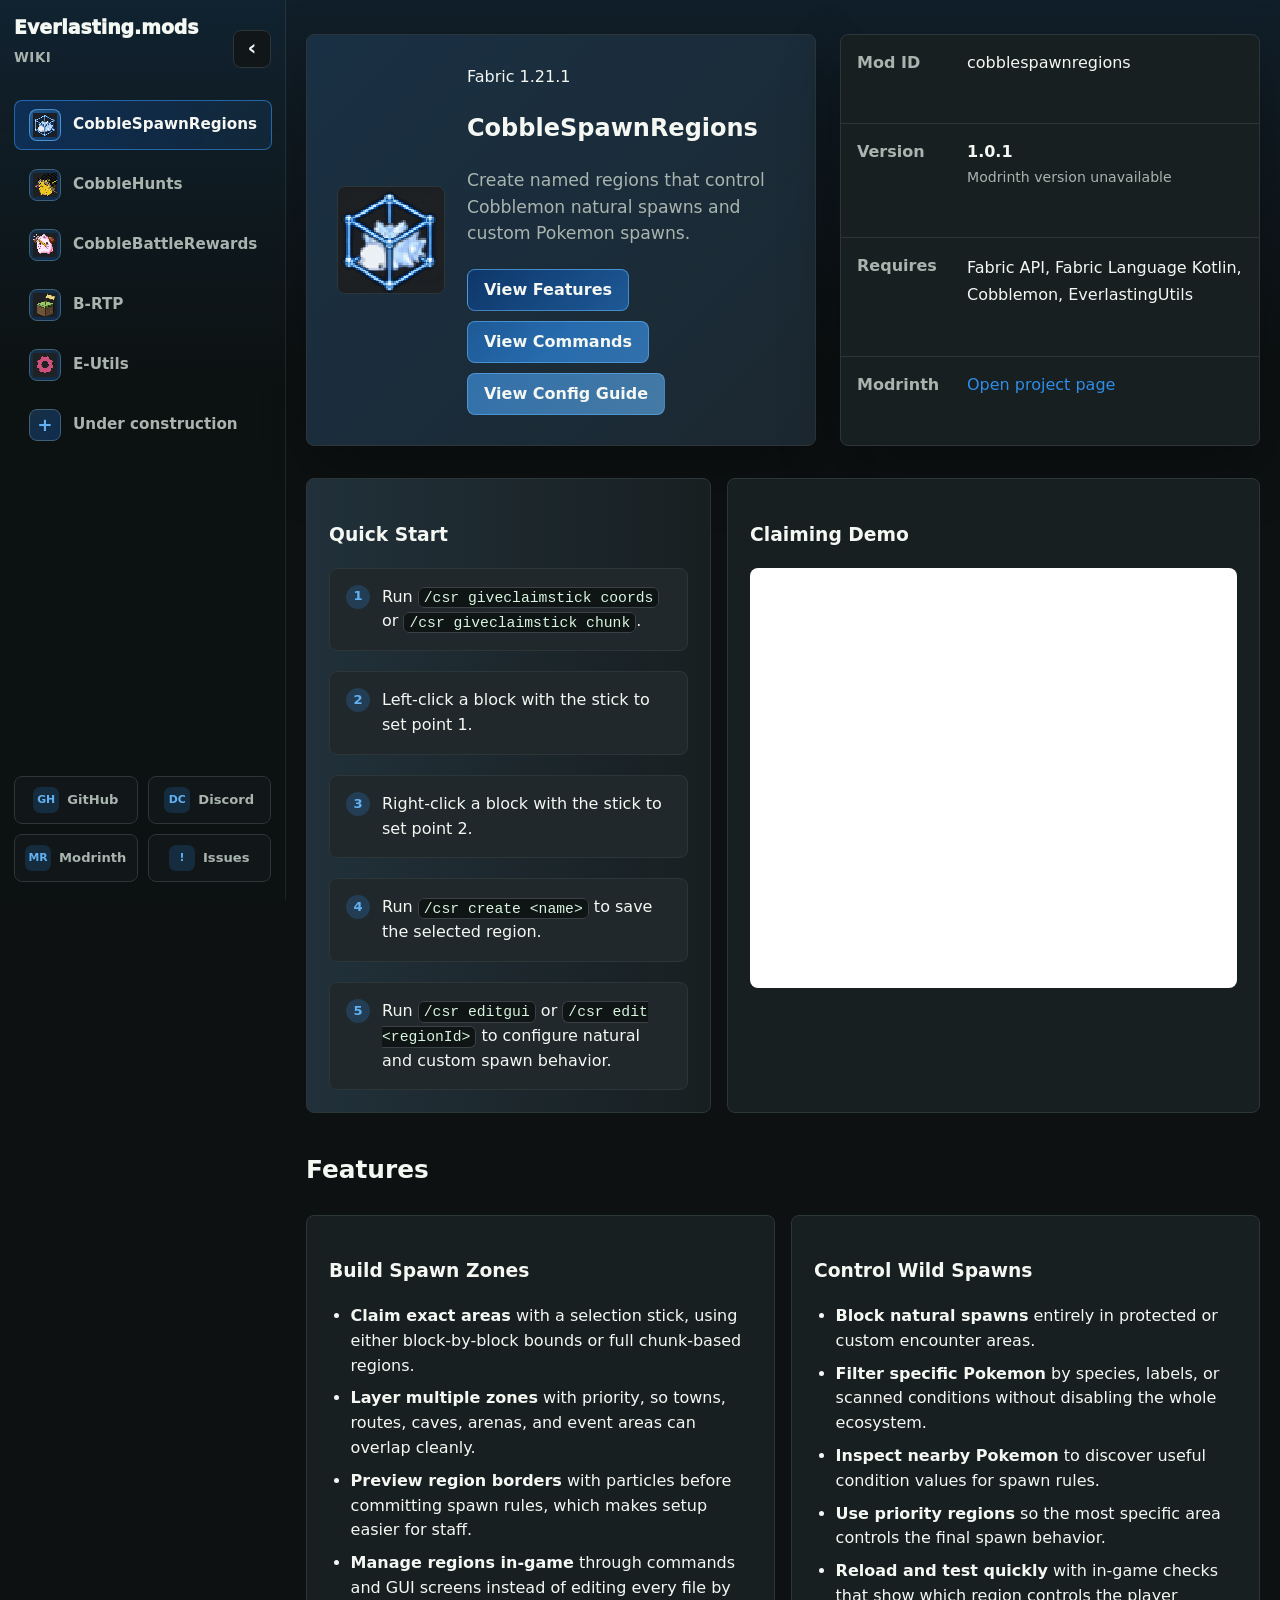
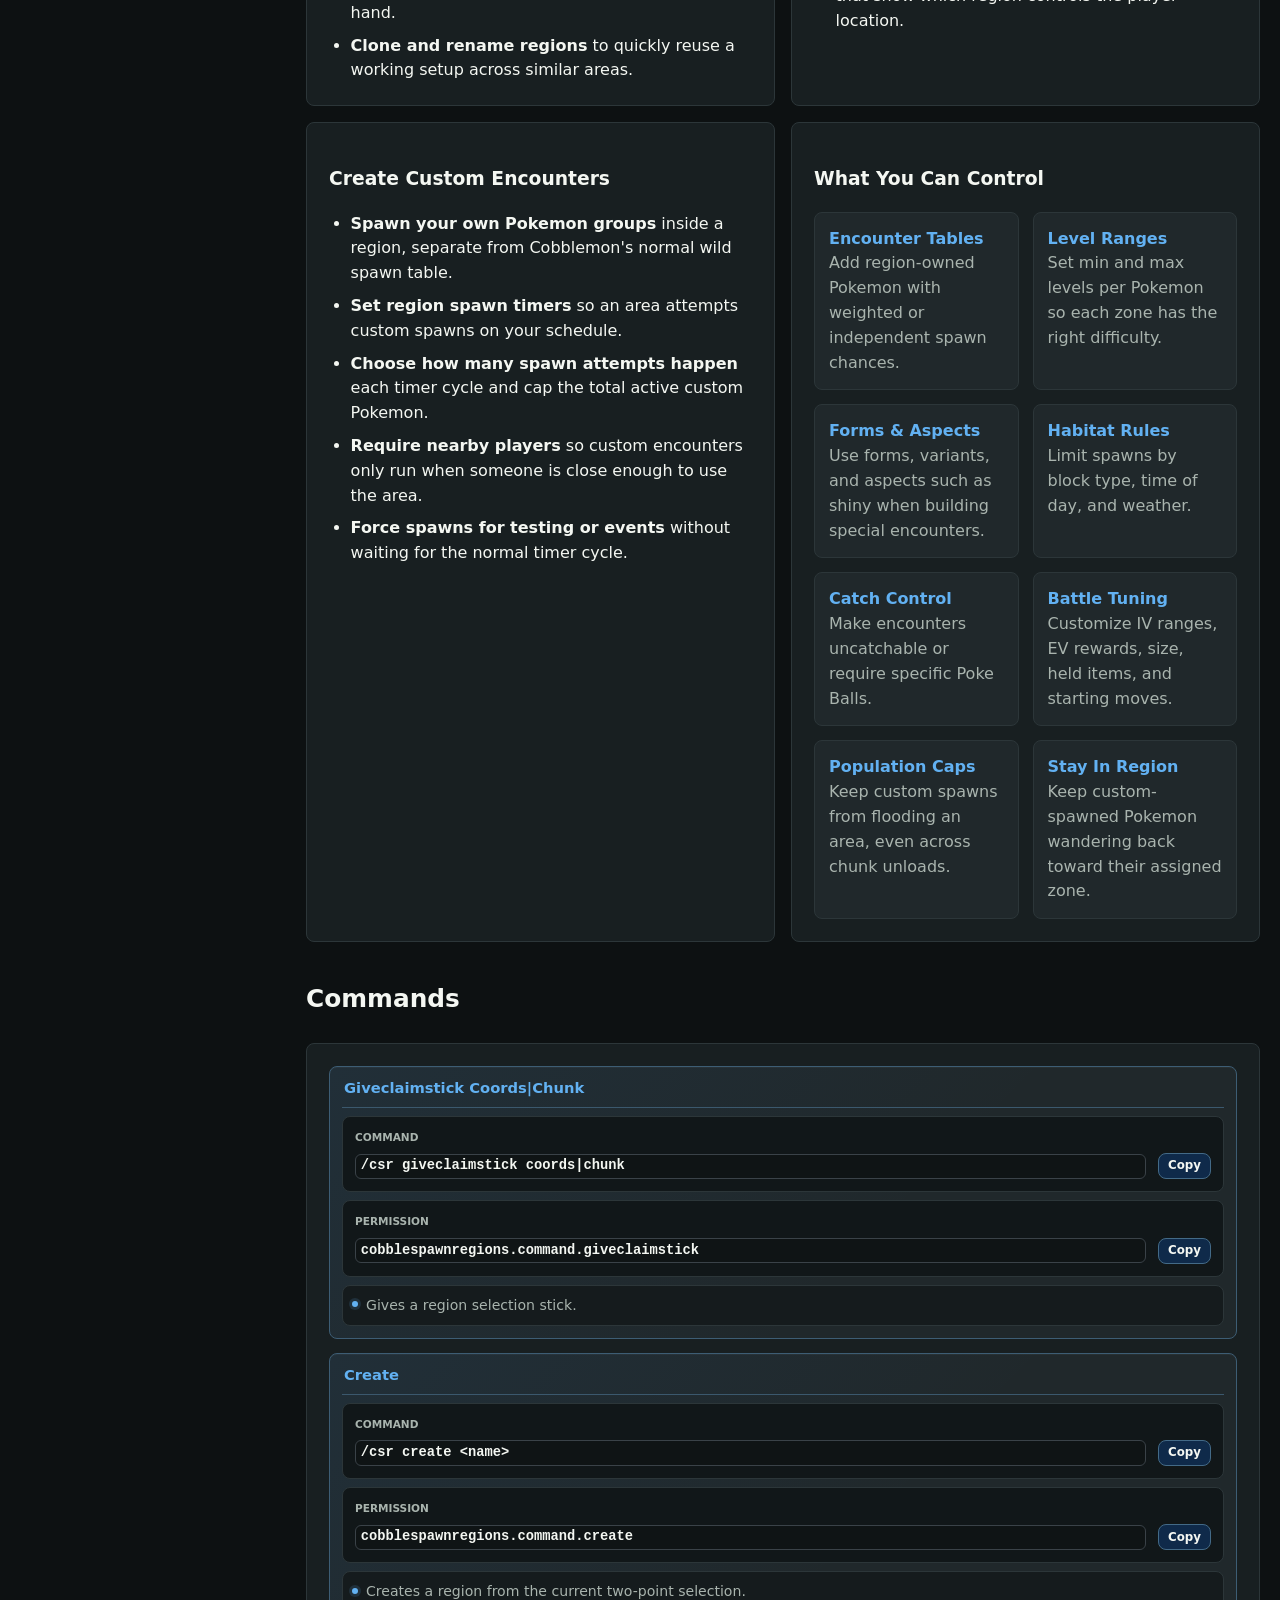
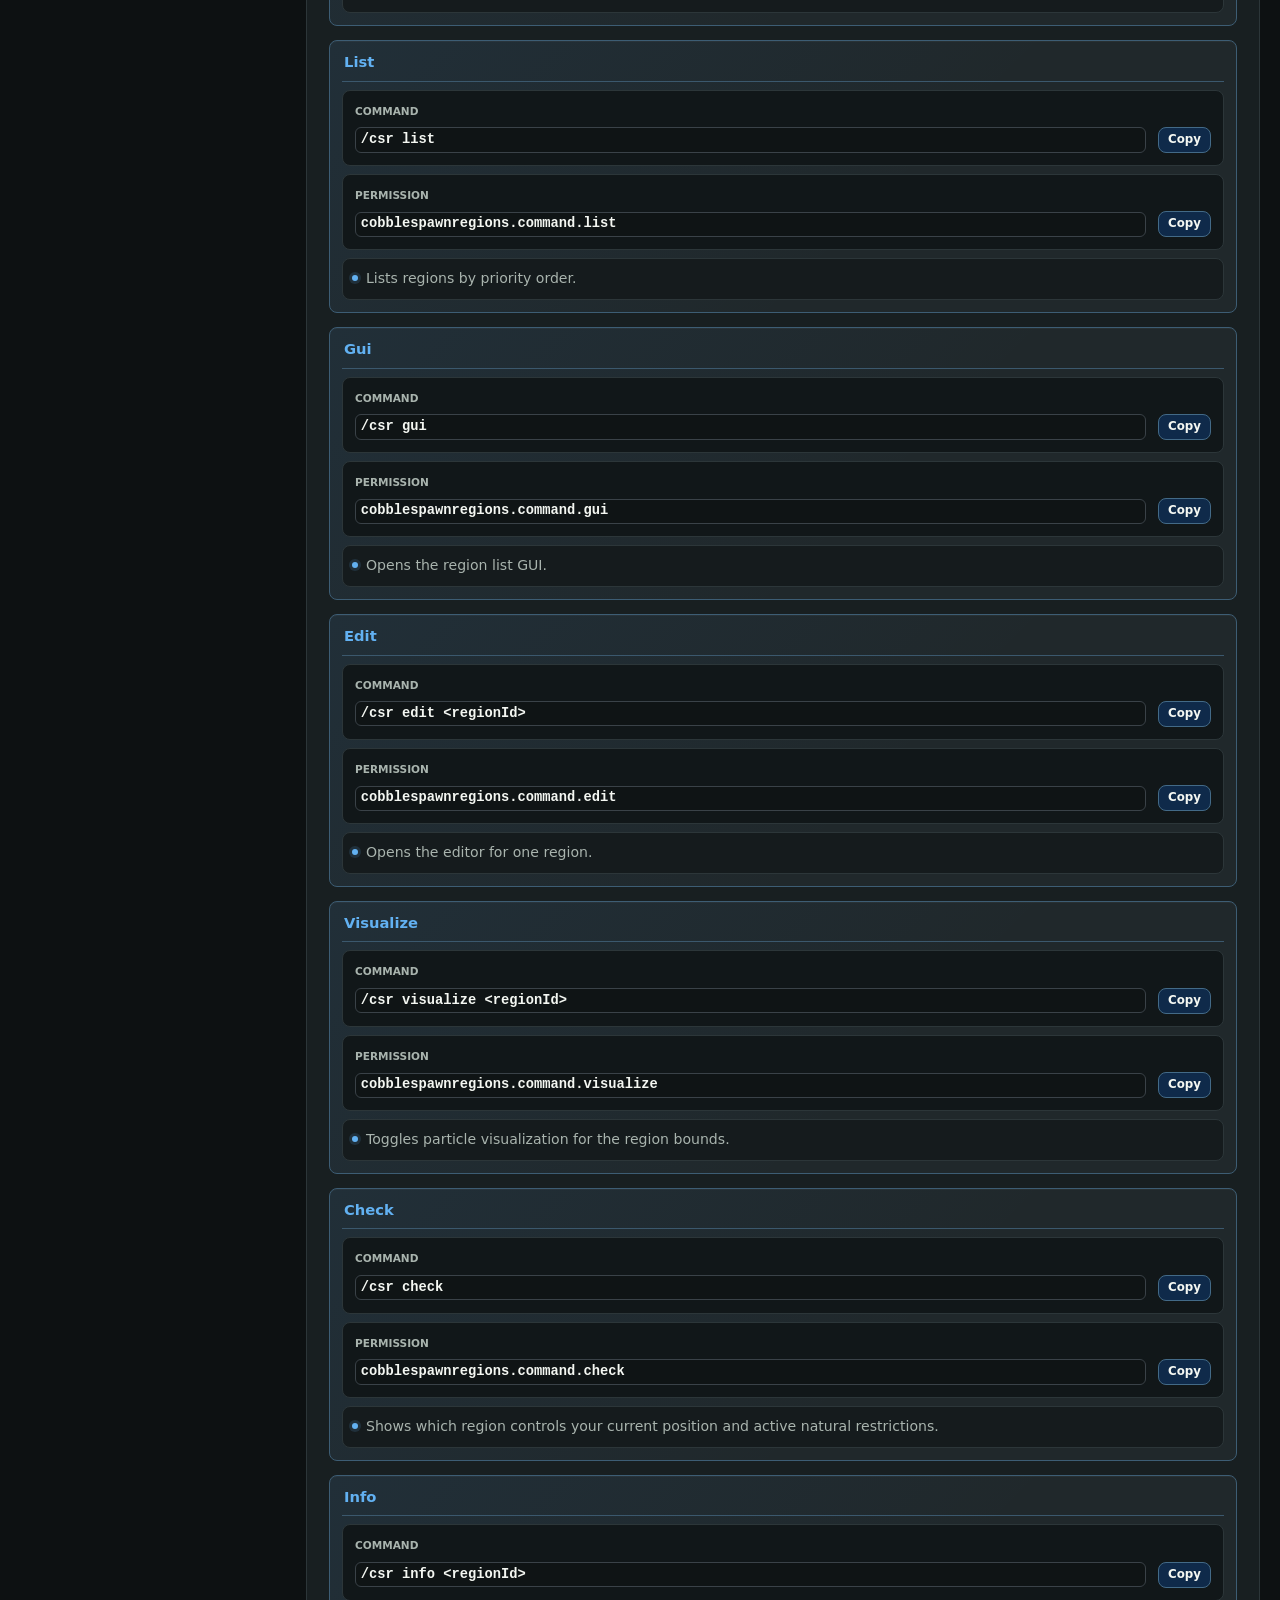
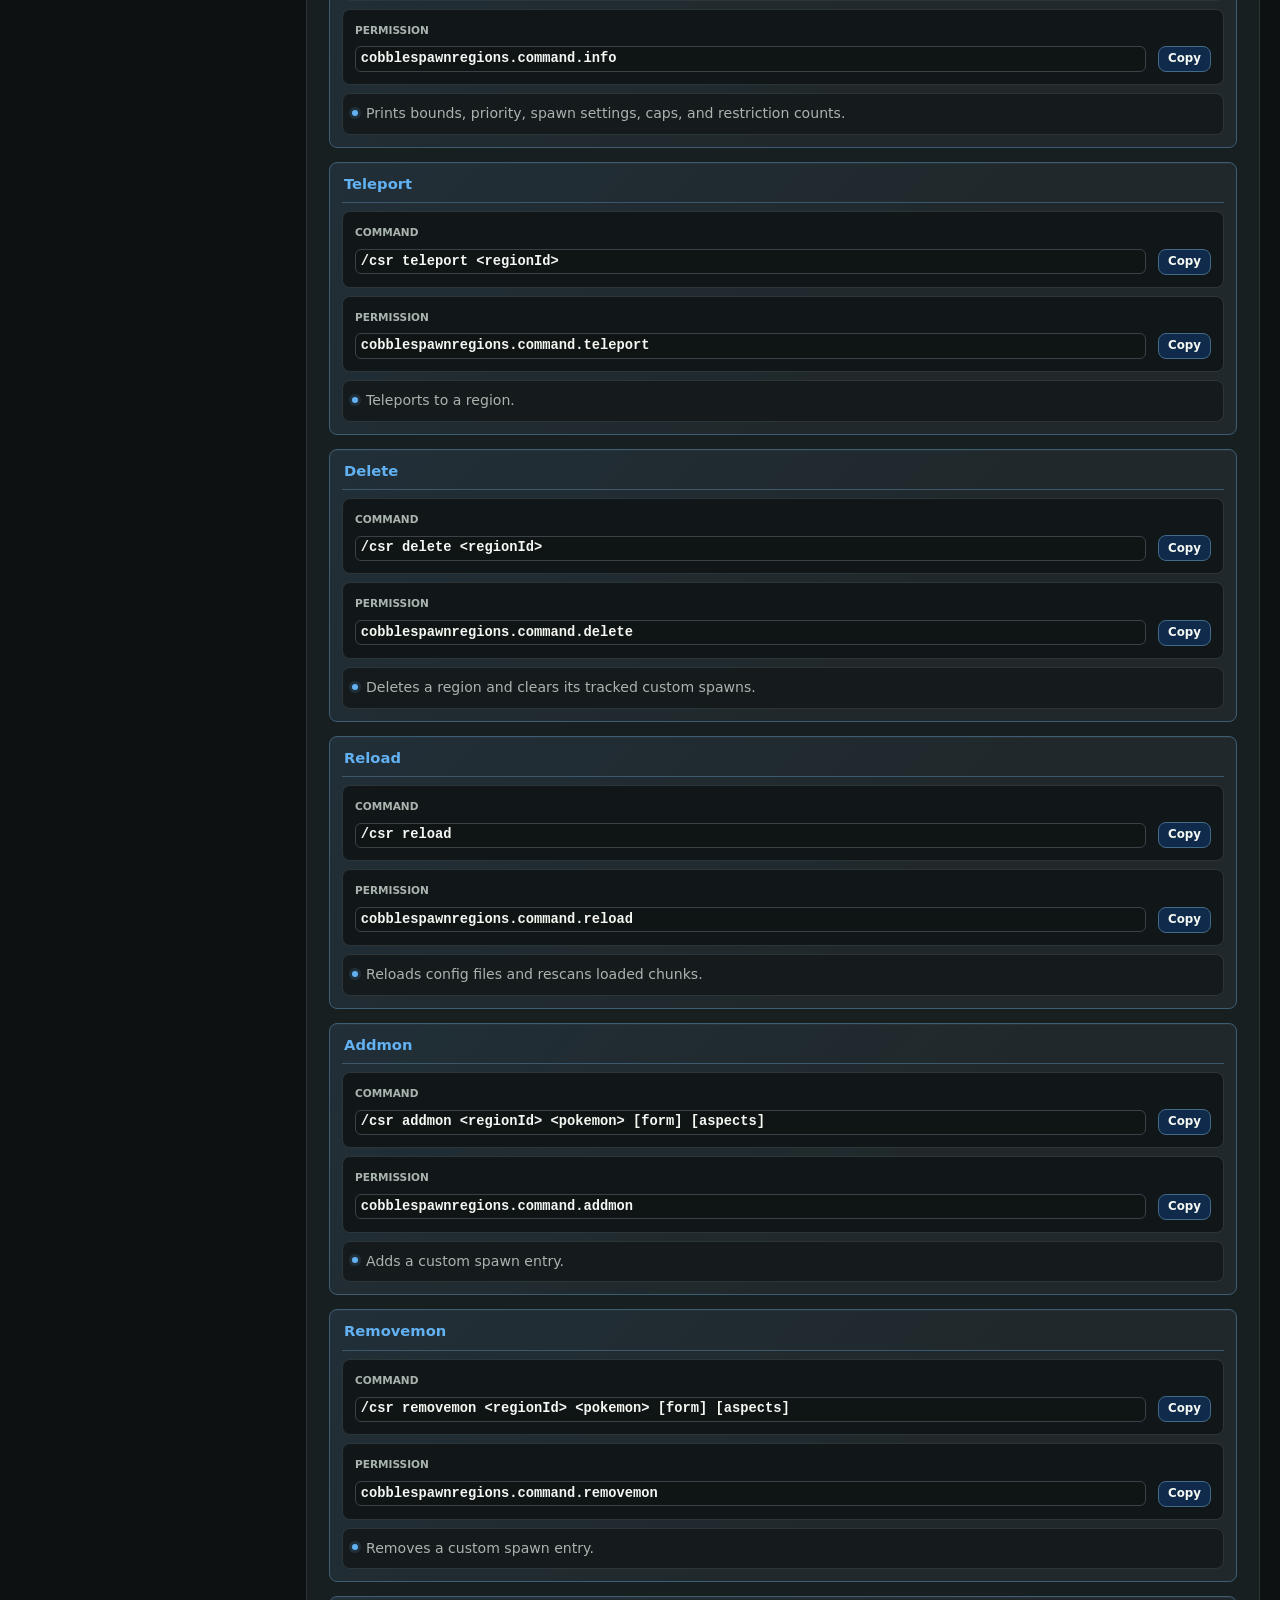
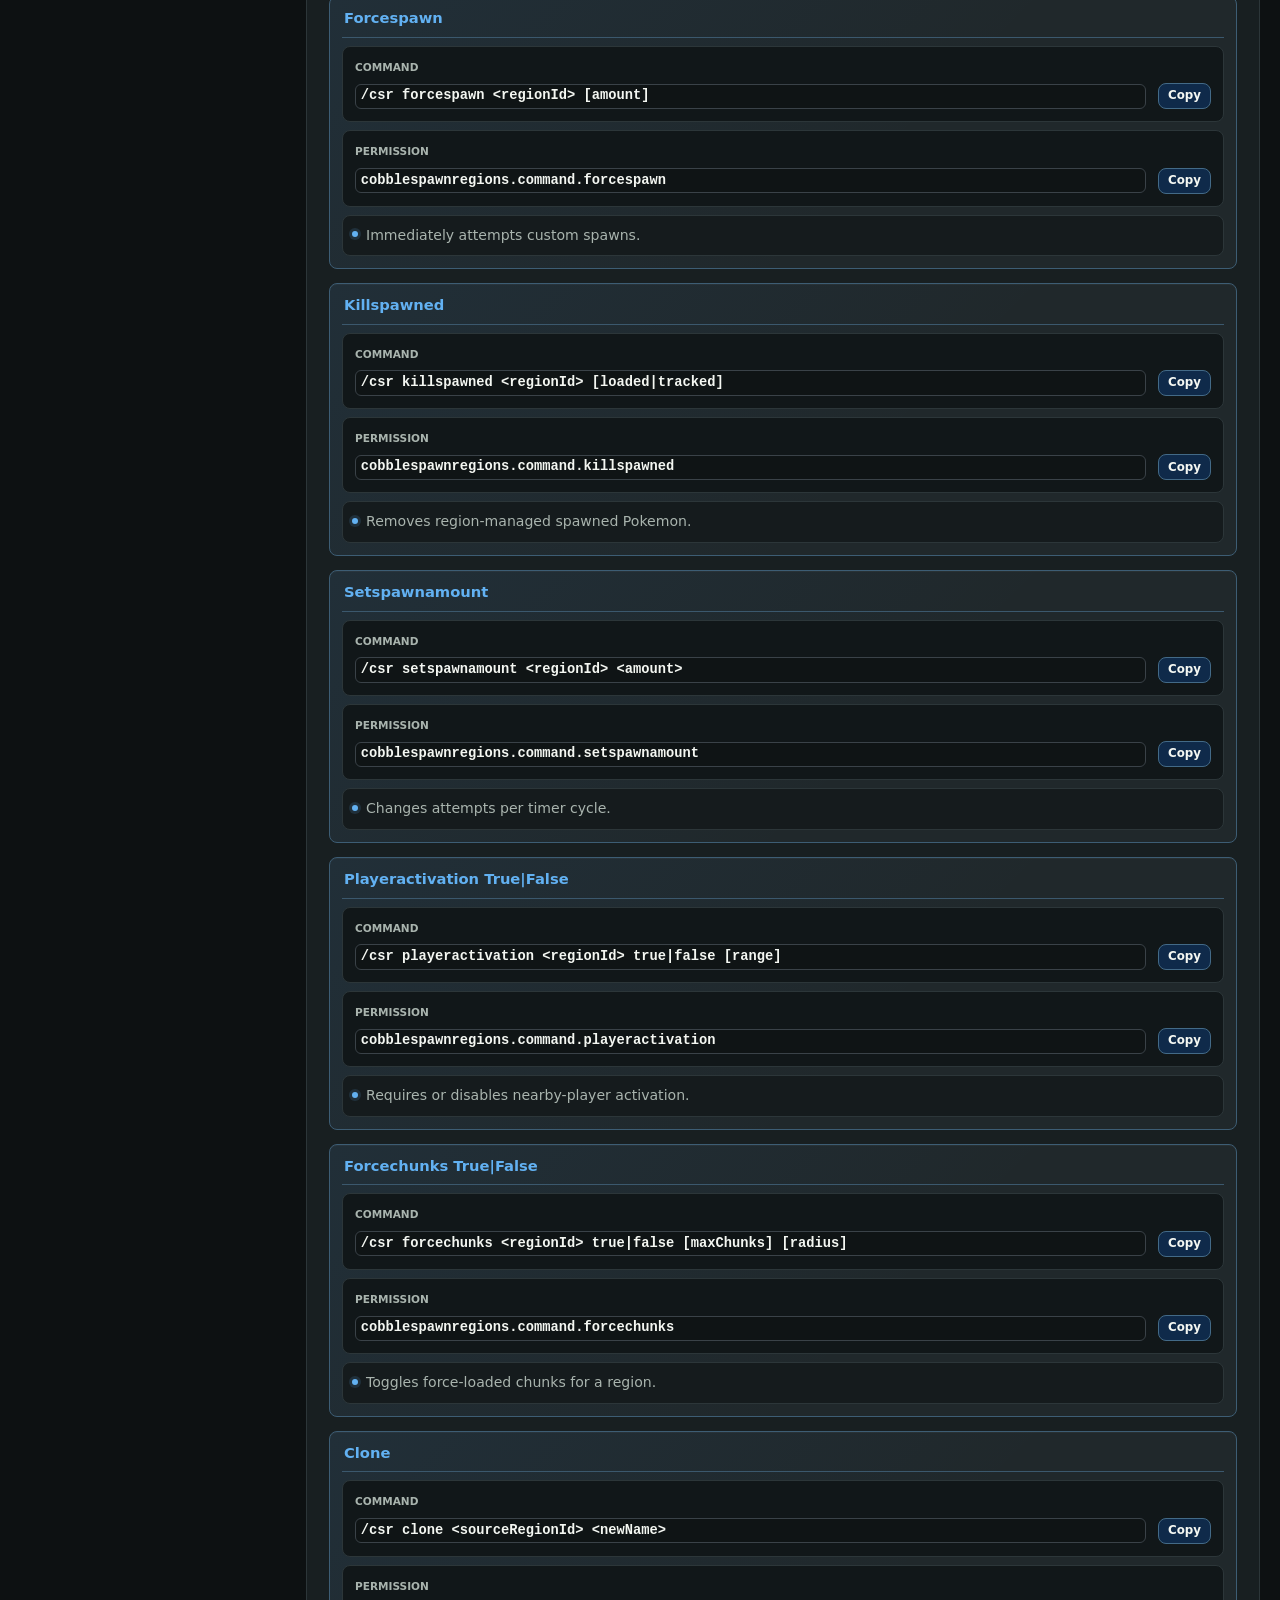
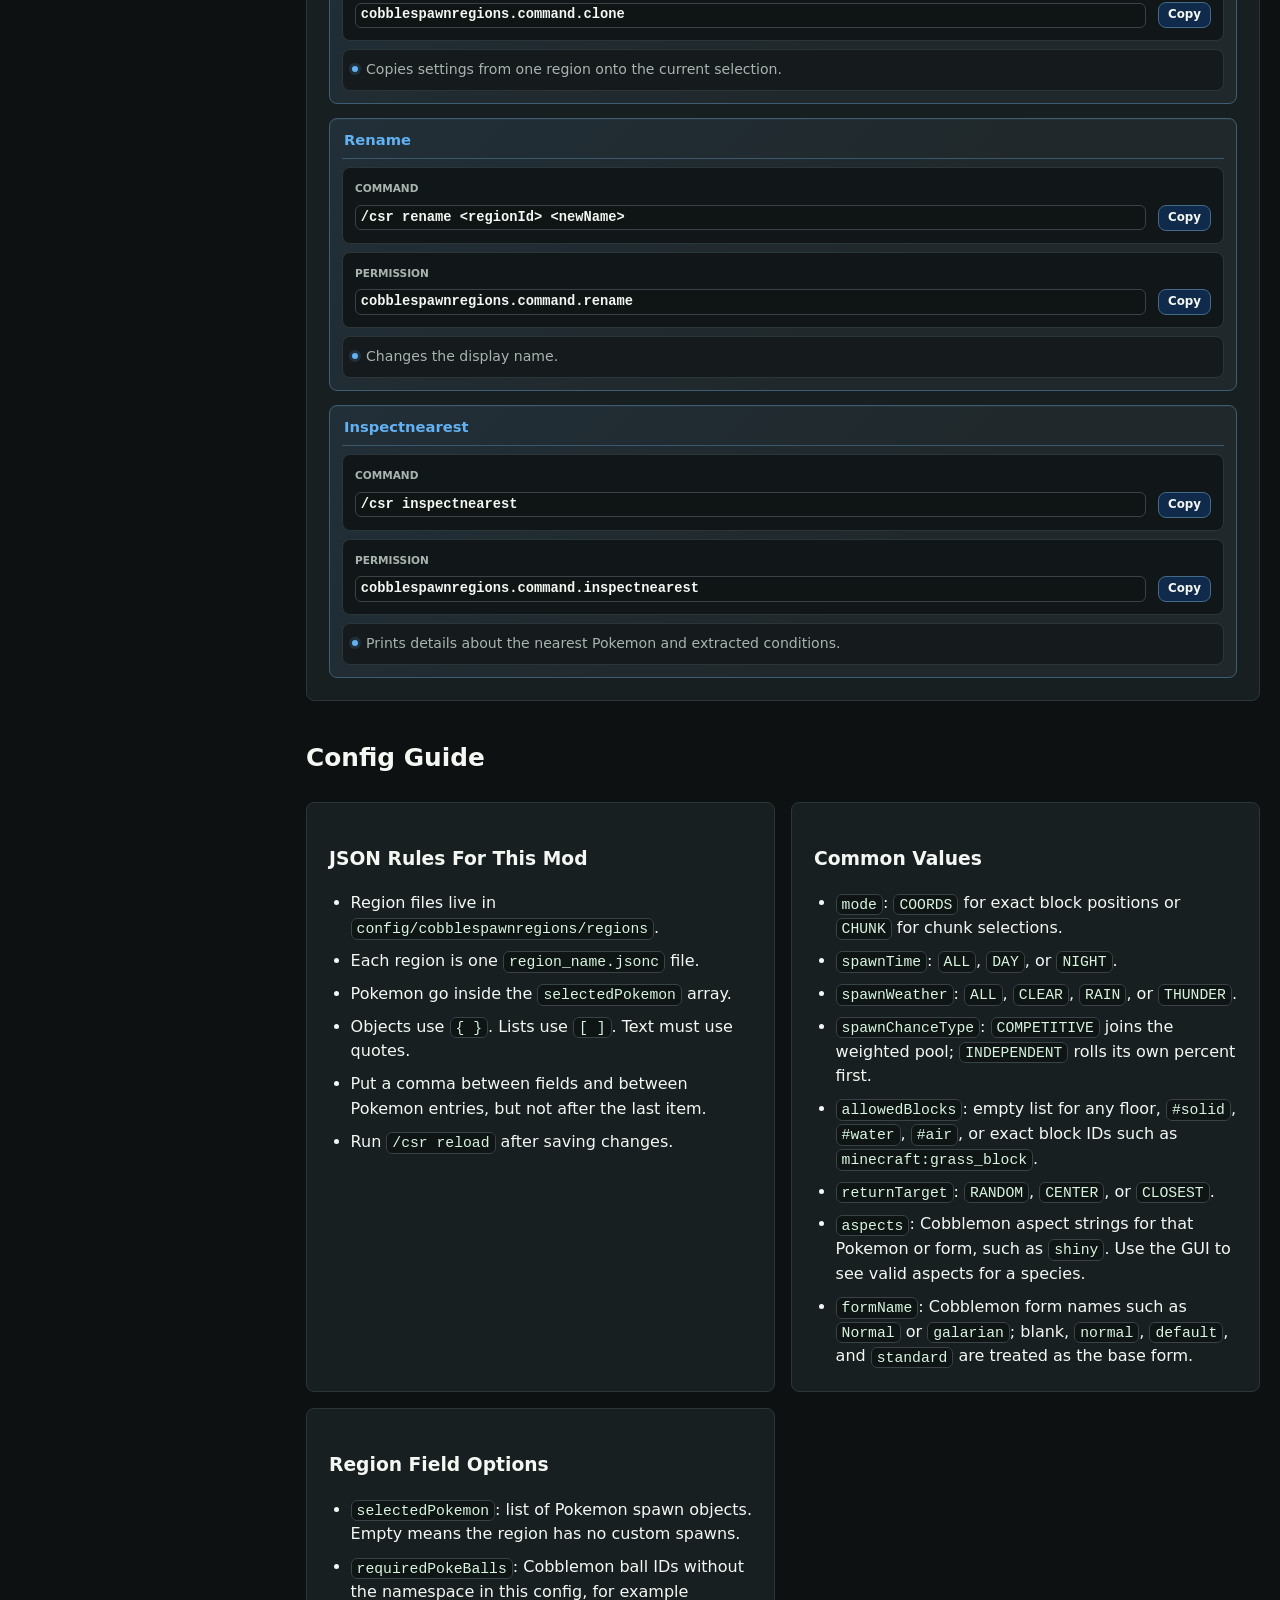
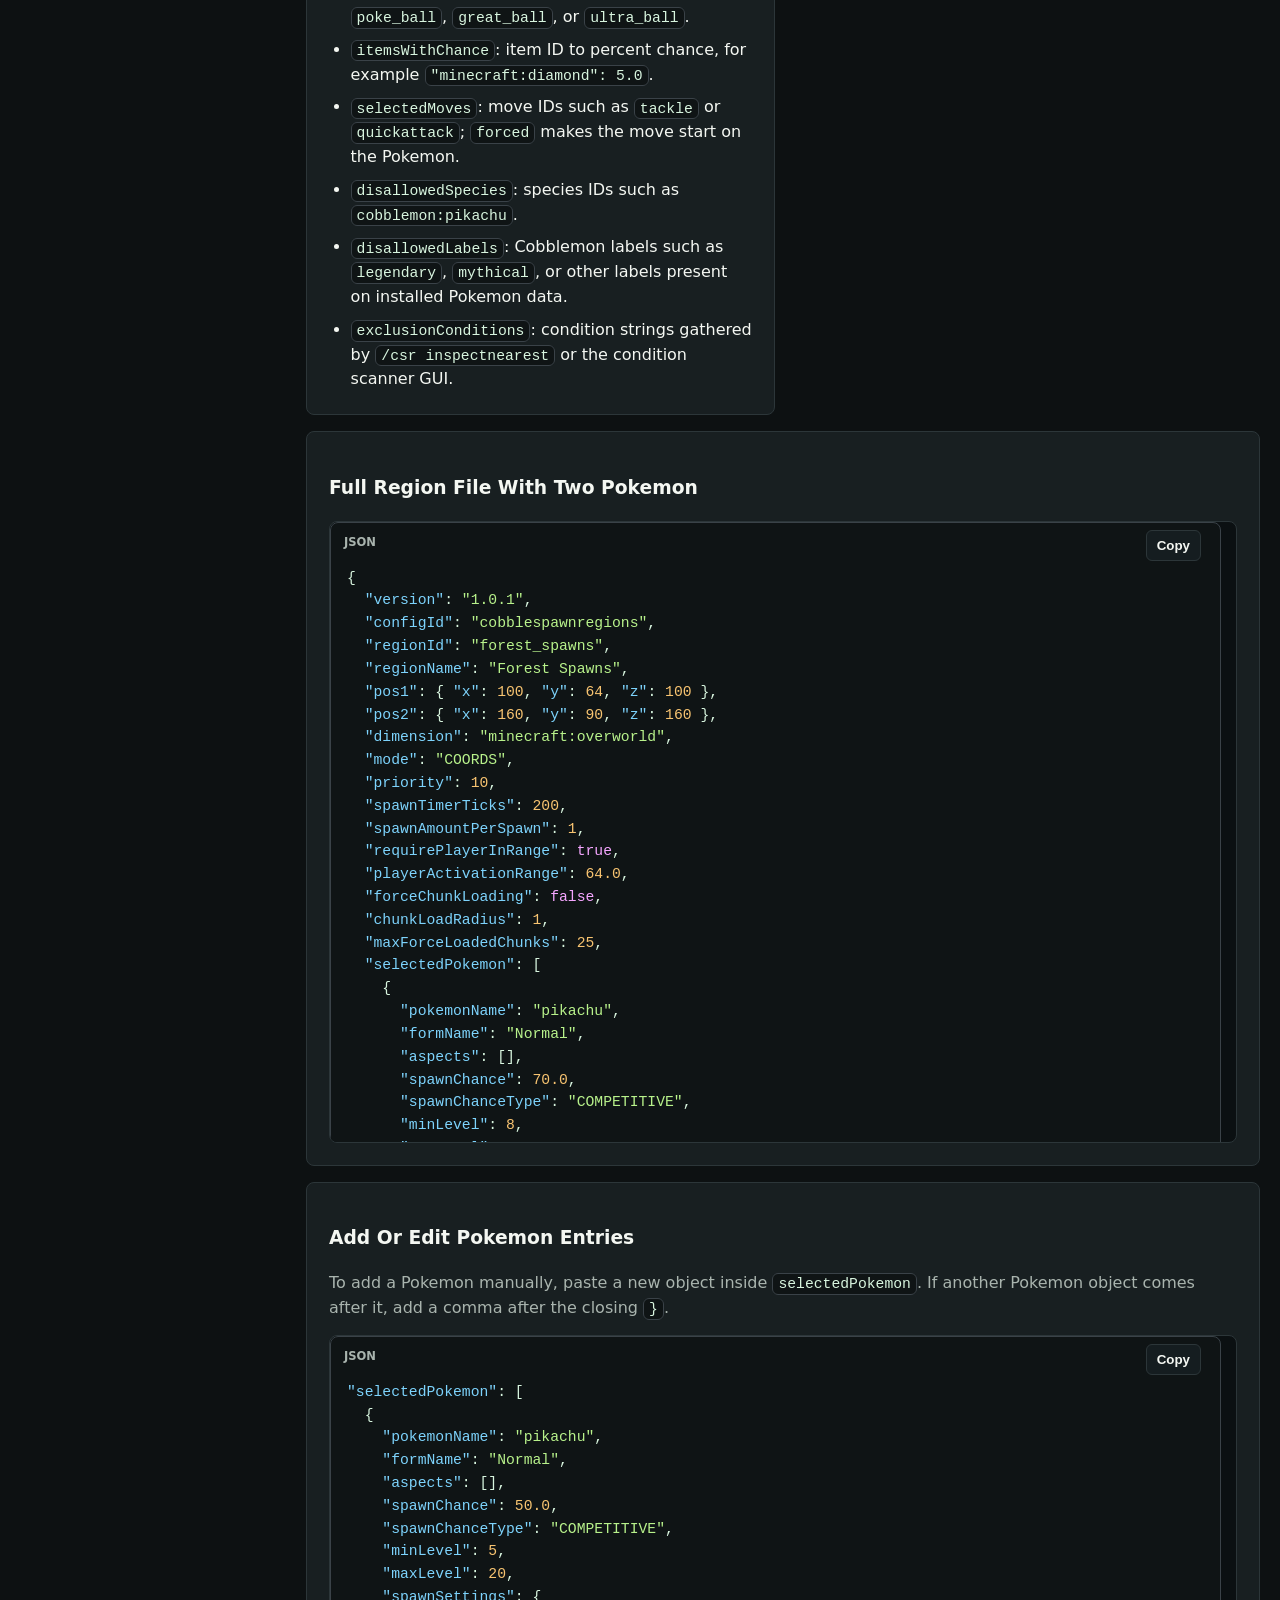
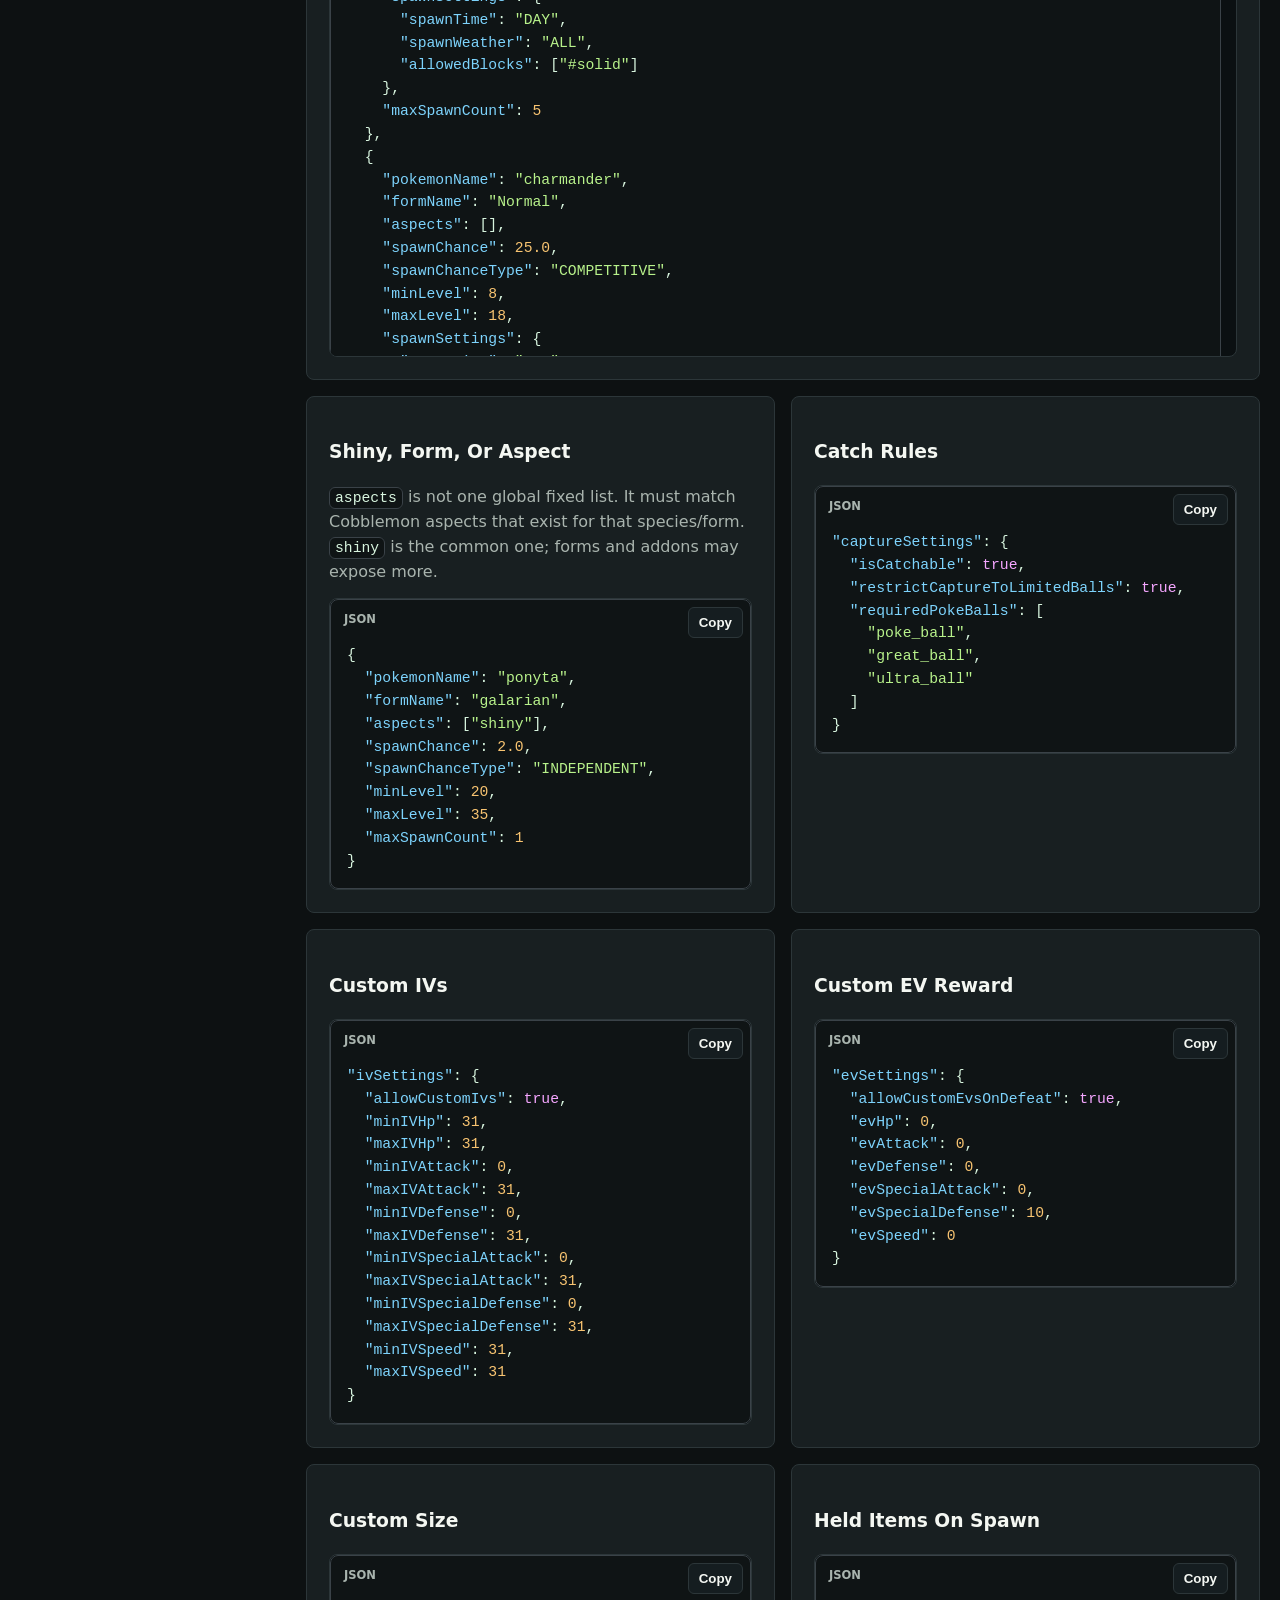
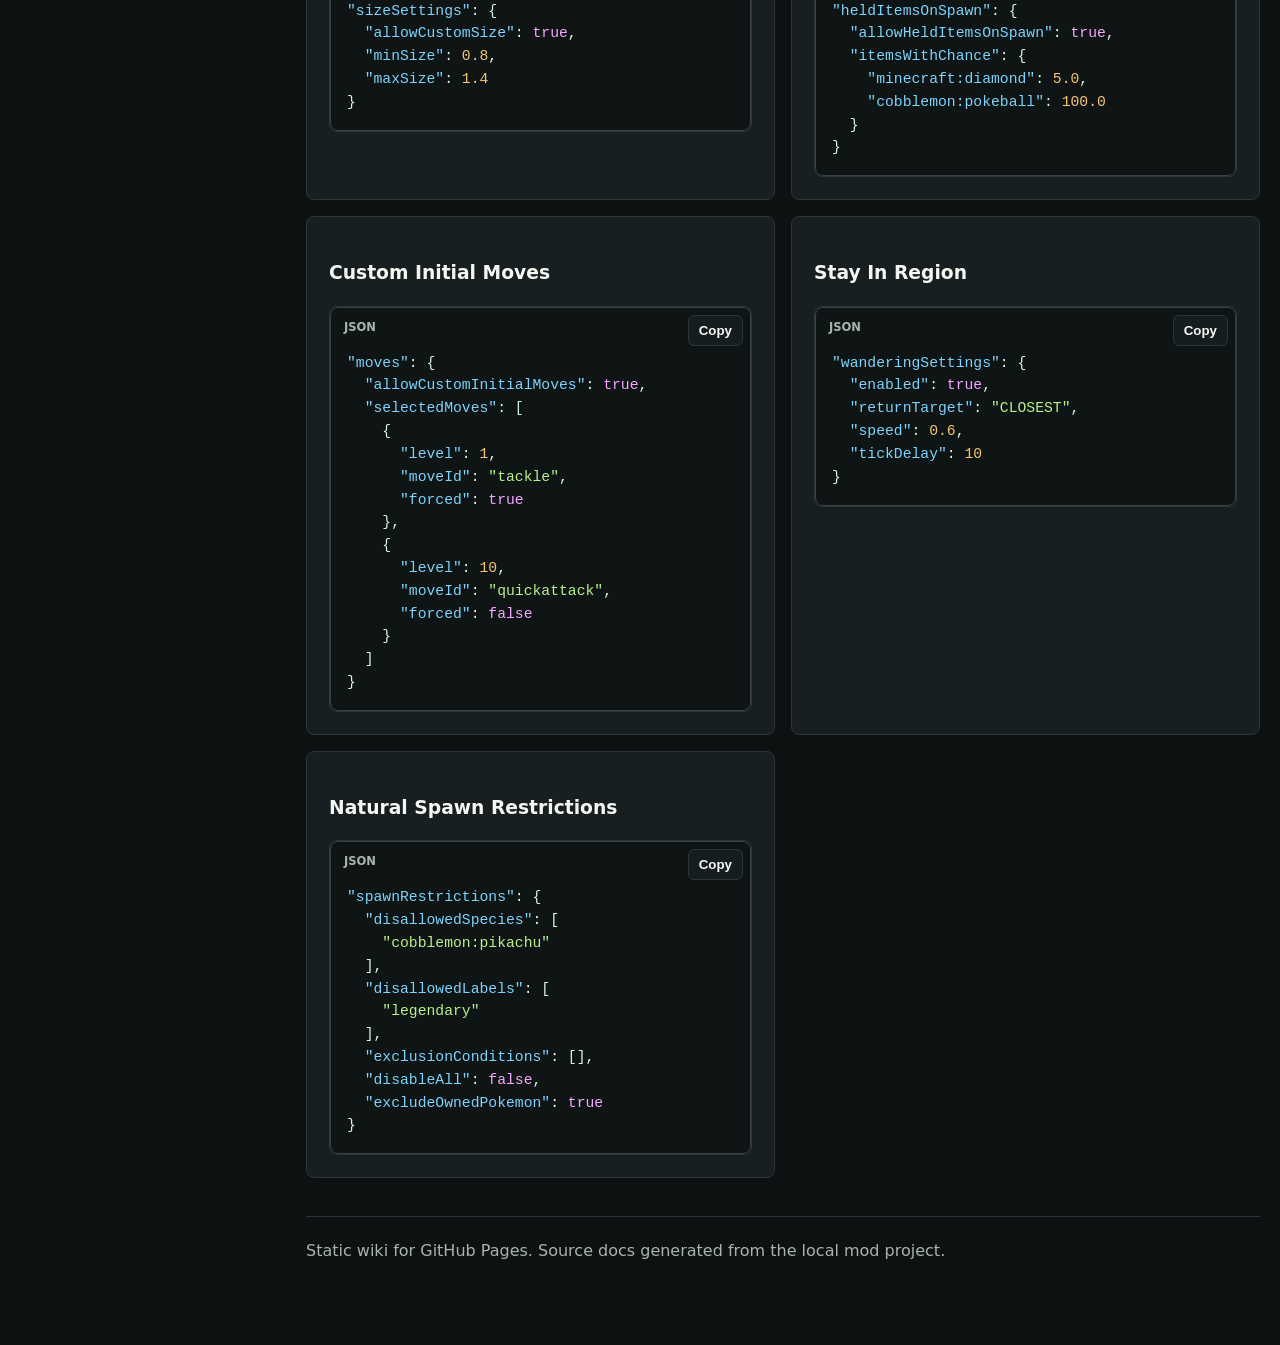
==== index.html @ a0fc142b "added e-utils" ====
<!doctype html>
<html lang="en">
  <head>
    <meta charset="utf-8">
    <meta name="viewport" content="width=device-width, initial-scale=1">
    <meta name="referrer" content="strict-origin-when-cross-origin">
    <title>Everlasting.mods Wiki</title>
    <meta name="description" content="Documentation for CobbleSpawnRegions, CobbleHunts, CobbleBattleRewards, B-RTP, EverlastingUtils, and more.">
    <meta name="theme-color" content="#2f8ce7">
    <meta property="og:title" content="Everlasting.mods Wiki">
    <meta property="og:description" content="Documentation for CobbleSpawnRegions, CobbleHunts, CobbleBattleRewards, B-RTP, EverlastingUtils, and more.">
    <meta property="og:type" content="website">
    <meta property="og:url" content="https://hysocs.github.io/">
    <meta property="og:image" content="https://hysocs.github.io/assets/cobblespawnregions-icon.png">
    <meta property="og:site_name" content="Everlasting.mods Wiki">
    <meta name="twitter:card" content="summary">
    <meta name="twitter:title" content="Everlasting.mods Wiki">
    <meta name="twitter:description" content="Documentation for CobbleSpawnRegions, CobbleHunts, CobbleBattleRewards, B-RTP, EverlastingUtils, and more.">
    <meta name="twitter:image" content="https://hysocs.github.io/assets/cobblespawnregions-icon.png">
    <link rel="icon" href="/assets/favicon-16.png" sizes="16x16" type="image/png">
    <link rel="icon" href="/assets/favicon-32.png" sizes="32x32" type="image/png">
    <link rel="icon" href="/assets/favicon-48.png" sizes="48x48" type="image/png">
    <link rel="icon" href="/assets/favicon-192.png" sizes="192x192" type="image/png">
    <link rel="apple-touch-icon" href="/assets/apple-touch-icon.png">
    <link rel="stylesheet" href="styles.css">
  </head>
  <body class="theme-regions-page">
    <div class="site-shell">
      <aside class="site-sidebar" data-sidebar>
        <div class="sidebar-inner">
          <div class="sidebar-top">
            <div class="sidebar-brand">
              <p class="eyebrow">Everlasting.mods</p>
              <h1>Wiki</h1>
            </div>
            <button class="sidebar-toggle" type="button" aria-label="Collapse sidebar" aria-expanded="true">
              <span class="sidebar-toggle-icon" aria-hidden="true">‹</span>
            </button>
          </div>

          <nav class="mod-tabs" aria-label="Mod tabs" role="tablist">
            <button id="tab-cobblespawnregions" class="tab is-active theme-regions" type="button" role="tab" aria-label="CobbleSpawnRegions" aria-selected="true" aria-controls="cobblespawnregions" tabindex="0" data-tab="cobblespawnregions" data-theme="theme-regions-page">
              <span class="tab-icon" aria-hidden="true"><img src="assets/cobblespawnregions-icon.png" alt=""></span>
              <span class="tab-label">CobbleSpawnRegions</span>
            </button>
            <button id="tab-cobblehunts" class="tab theme-hunts" type="button" role="tab" aria-label="CobbleHunts" aria-selected="false" aria-controls="cobblehunts" tabindex="-1" data-tab="cobblehunts" data-theme="theme-hunts-page">
              <span class="tab-icon" aria-hidden="true"><img src="assets/cobblehunts-icon.png" alt=""></span>
              <span class="tab-label">CobbleHunts</span>
            </button>
            <button id="tab-cobblebattlerewards" class="tab theme-battle" type="button" role="tab" aria-label="CobbleBattleRewards" aria-selected="false" aria-controls="cobblebattlerewards" tabindex="-1" data-tab="cobblebattlerewards" data-theme="theme-battle-page">
              <span class="tab-icon" aria-hidden="true"><img src="assets/cobblebattlerewards-icon.png" alt=""></span>
              <span class="tab-label">CobbleBattleRewards</span>
            </button>
            <button id="tab-blanketrtp" class="tab theme-rtp" type="button" role="tab" aria-label="B-RTP" aria-selected="false" aria-controls="blanketrtp" tabindex="-1" data-tab="blanketrtp" data-theme="theme-rtp-page">
              <span class="tab-icon" aria-hidden="true"><img src="assets/blanketrtp-icon.png" alt=""></span>
              <span class="tab-label">B-RTP</span>
            </button>
            <button id="tab-everlastingutils" class="tab theme-utils" type="button" role="tab" aria-label="E-Utils" aria-selected="false" aria-controls="everlastingutils" tabindex="-1" data-tab="everlastingutils" data-theme="theme-utils-page">
              <span class="tab-icon" aria-hidden="true"><img src="assets/everlastingutils-icon.png" alt=""></span>
              <span class="tab-label">E-Utils</span>
            </button>
            <button id="tab-coming-soon-b" class="tab" type="button" role="tab" aria-label="Under construction" aria-selected="false" aria-controls="coming-soon-b" tabindex="-1" data-tab="coming-soon-b">
              <span class="tab-icon tab-icon-placeholder" aria-hidden="true">+</span>
              <span class="tab-label">Under construction</span>
            </button>
          </nav>

          <div class="sidebar-links" aria-label="Project links">
            <a class="sidebar-link" href="https://github.com/Hysocs" target="_blank" rel="noopener" aria-label="GitHub">
              <span class="sidebar-link-icon" aria-hidden="true">GH</span>
              <span class="sidebar-link-label">GitHub</span>
            </a>
            <a class="sidebar-link" href="https://discord.gg/YTErFwYEpy" target="_blank" rel="noopener" aria-label="Discord">
              <span class="sidebar-link-icon" aria-hidden="true">DC</span>
              <span class="sidebar-link-label">Discord</span>
            </a>
            <a class="sidebar-link" href="https://modrinth.com/user/Hysocs" target="_blank" rel="noopener" aria-label="Modrinth">
              <span class="sidebar-link-icon" aria-hidden="true">MR</span>
              <span class="sidebar-link-label">Modrinth</span>
            </a>
            <a class="sidebar-link" href="https://github.com/Hysocs/hysocs.github.io/issues" target="_blank" rel="noopener" aria-label="Issues">
              <span class="sidebar-link-icon" aria-hidden="true">!</span>
              <span class="sidebar-link-label">Issues</span>
            </a>
          </div>
        </div>
      </aside>

      <div class="site-page">
        <main>
      <section id="cobblespawnregions" class="tab-panel is-active" role="tabpanel" aria-labelledby="tab-cobblespawnregions">
        <section class="mod-hero">
          <div class="mod-title">
            <img src="assets/cobblespawnregions-icon.png" alt="" class="mod-icon">
            <div>
              <p class="eyebrow">Fabric 1.21.1</p>
              <h2>CobbleSpawnRegions</h2>
              <p class="lead">Create named regions that control Cobblemon natural spawns and custom Pokemon spawns.</p>
              <div class="hero-actions">
                <a class="button-link" href="#cobblespawnregions-features">View Features</a>
                <a class="button-link secondary" href="#cobblespawnregions-commands">View Commands</a>
                <a class="button-link secondary" href="#cobblespawnregions-config">View Config Guide</a>
              </div>
            </div>
          </div>
          <dl class="facts">
            <div><dt>Mod ID</dt><dd>cobblespawnregions</dd></div>
            <div>
              <dt>Version</dt>
              <dd>
                <span
                  class="modrinth-version"
                  data-modrinth-project="cobblespawnregions"
                  data-fallback-version="1.0.1"
                >1.0.1</span>
                <span class="version-note">Checking Modrinth...</span>
              </dd>
            </div>
            <div><dt>Requires</dt><dd class="requirements" data-modrinth-requirements-for="cobblespawnregions"><span class="requirement-link" data-modrinth-requirement="fabric-api">Fabric API</span>, <span class="requirement-link" data-modrinth-requirement="fabric-language-kotlin">Fabric Language Kotlin</span>, <span class="requirement-link" data-modrinth-requirement="cobblemon">Cobblemon</span>, <span class="requirement-link" data-modrinth-requirement="e-utils">EverlastingUtils</span></dd></div>
            <div><dt>Modrinth</dt><dd><a href="https://modrinth.com/mod/cobblespawnregions" target="_blank" rel="noopener">Open project page</a></dd></div>
          </dl>
        </section>

        <section class="quick-start-section">
          <article class="panel quick-start">
            <h3>Quick Start</h3>
            <ol>
              <li>Run <code>/csr giveclaimstick coords</code> or <code>/csr giveclaimstick chunk</code>.</li>
              <li>Left-click a block with the stick to set point 1.</li>
              <li>Right-click a block with the stick to set point 2.</li>
              <li>Run <code>/csr create &lt;name&gt;</code> to save the selected region.</li>
              <li>Run <code>/csr editgui</code> or <code>/csr edit &lt;regionId&gt;</code> to configure natural and custom spawn behavior.</li>
            </ol>
          </article>

          <article class="panel screenshot-card hero-media">
            <h3>Claiming Demo</h3>
            <iframe
              class="demo-video"
              src="https://www.youtube.com/embed/f1plabx8ijA?autoplay=1&mute=1&loop=1&playlist=f1plabx8ijA&controls=1&playsinline=1&rel=0"
              title="CobbleSpawnRegions claiming demo"
              allow="accelerometer; autoplay; clipboard-write; encrypted-media; gyroscope; picture-in-picture; web-share"
              referrerpolicy="strict-origin-when-cross-origin"
              allowfullscreen
            ></iframe>
          </article>
        </section>

        <section id="cobblespawnregions-features" class="doc-section">
          <div class="section-heading">
            <h3>Features</h3>
          </div>
          <div class="feature-grid">
            <article class="panel">
              <h3>Build Spawn Zones</h3>
              <ul>
                <li><strong>Claim exact areas</strong> with a selection stick, using either block-by-block bounds or full chunk-based regions.</li>
                <li><strong>Layer multiple zones</strong> with priority, so towns, routes, caves, arenas, and event areas can overlap cleanly.</li>
                <li><strong>Preview region borders</strong> with particles before committing spawn rules, which makes setup easier for staff.</li>
                <li><strong>Manage regions in-game</strong> through commands and GUI screens instead of editing every file by hand.</li>
                <li><strong>Clone and rename regions</strong> to quickly reuse a working setup across similar areas.</li>
              </ul>
            </article>
            <article class="panel">
              <h3>Control Wild Spawns</h3>
              <ul>
                <li><strong>Block natural spawns</strong> entirely in protected or custom encounter areas.</li>
                <li><strong>Filter specific Pokemon</strong> by species, labels, or scanned conditions without disabling the whole ecosystem.</li>
                <li><strong>Inspect nearby Pokemon</strong> to discover useful condition values for spawn rules.</li>
                <li><strong>Use priority regions</strong> so the most specific area controls the final spawn behavior.</li>
                <li><strong>Reload and test quickly</strong> with in-game checks that show which region controls the player location.</li>
              </ul>
            </article>
            <article class="panel">
              <h3>Create Custom Encounters</h3>
              <ul>
                <li><strong>Spawn your own Pokemon groups</strong> inside a region, separate from Cobblemon's normal wild spawn table.</li>
                <li><strong>Set region spawn timers</strong> so an area attempts custom spawns on your schedule.</li>
                <li><strong>Choose how many spawn attempts happen</strong> each timer cycle and cap the total active custom Pokemon.</li>
                <li><strong>Require nearby players</strong> so custom encounters only run when someone is close enough to use the area.</li>
                <li><strong>Force spawns for testing or events</strong> without waiting for the normal timer cycle.</li>
              </ul>
            </article>
            <article class="panel">
              <h3>What You Can Control</h3>
              <div class="settings-grid">
                <div><strong>Encounter Tables</strong><span>Add region-owned Pokemon with weighted or independent spawn chances.</span></div>
                <div><strong>Level Ranges</strong><span>Set min and max levels per Pokemon so each zone has the right difficulty.</span></div>
                <div><strong>Forms & Aspects</strong><span>Use forms, variants, and aspects such as shiny when building special encounters.</span></div>
                <div><strong>Habitat Rules</strong><span>Limit spawns by block type, time of day, and weather.</span></div>
                <div><strong>Catch Control</strong><span>Make encounters uncatchable or require specific Poke Balls.</span></div>
                <div><strong>Battle Tuning</strong><span>Customize IV ranges, EV rewards, size, held items, and starting moves.</span></div>
                <div><strong>Population Caps</strong><span>Keep custom spawns from flooding an area, even across chunk unloads.</span></div>
                <div><strong>Stay In Region</strong><span>Keep custom-spawned Pokemon wandering back toward their assigned zone.</span></div>
              </div>
            </article>
          </div>
        </section>

        <section id="cobblespawnregions-commands" class="doc-section">
          <div class="section-heading">
            <h3>Commands</h3>
          </div>
          <article class="panel">
            <div class="command-list">
              <div class="command-item"><div class="command-box"><label>Command</label><code>/csr giveclaimstick coords|chunk</code><button class="copy-command" type="button" data-copy-target="command">Copy</button></div><div class="permission-box"><label>Permission</label><code>cobblespawnregions.command.giveclaimstick</code><button class="copy-command" type="button" data-copy-target="permission">Copy</button></div><p>Gives a region selection stick.</p></div>
              <div class="command-item"><div class="command-box"><label>Command</label><code>/csr create &lt;name&gt;</code><button class="copy-command" type="button" data-copy-target="command">Copy</button></div><div class="permission-box"><label>Permission</label><code>cobblespawnregions.command.create</code><button class="copy-command" type="button" data-copy-target="permission">Copy</button></div><p>Creates a region from the current two-point selection.</p></div>
              <div class="command-item"><div class="command-box"><label>Command</label><code>/csr list</code><button class="copy-command" type="button" data-copy-target="command">Copy</button></div><div class="permission-box"><label>Permission</label><code>cobblespawnregions.command.list</code><button class="copy-command" type="button" data-copy-target="permission">Copy</button></div><p>Lists regions by priority order.</p></div>
              <div class="command-item"><div class="command-box"><label>Command</label><code>/csr gui</code><button class="copy-command" type="button" data-copy-target="command">Copy</button></div><div class="permission-box"><label>Permission</label><code>cobblespawnregions.command.gui</code><button class="copy-command" type="button" data-copy-target="permission">Copy</button></div><p>Opens the region list GUI.</p></div>
              <div class="command-item"><div class="command-box"><label>Command</label><code>/csr edit &lt;regionId&gt;</code><button class="copy-command" type="button" data-copy-target="command">Copy</button></div><div class="permission-box"><label>Permission</label><code>cobblespawnregions.command.edit</code><button class="copy-command" type="button" data-copy-target="permission">Copy</button></div><p>Opens the editor for one region.</p></div>
              <div class="command-item"><div class="command-box"><label>Command</label><code>/csr visualize &lt;regionId&gt;</code><button class="copy-command" type="button" data-copy-target="command">Copy</button></div><div class="permission-box"><label>Permission</label><code>cobblespawnregions.command.visualize</code><button class="copy-command" type="button" data-copy-target="permission">Copy</button></div><p>Toggles particle visualization for the region bounds.</p></div>
              <div class="command-item"><div class="command-box"><label>Command</label><code>/csr check</code><button class="copy-command" type="button" data-copy-target="command">Copy</button></div><div class="permission-box"><label>Permission</label><code>cobblespawnregions.command.check</code><button class="copy-command" type="button" data-copy-target="permission">Copy</button></div><p>Shows which region controls your current position and active natural restrictions.</p></div>
              <div class="command-item"><div class="command-box"><label>Command</label><code>/csr info &lt;regionId&gt;</code><button class="copy-command" type="button" data-copy-target="command">Copy</button></div><div class="permission-box"><label>Permission</label><code>cobblespawnregions.command.info</code><button class="copy-command" type="button" data-copy-target="permission">Copy</button></div><p>Prints bounds, priority, spawn settings, caps, and restriction counts.</p></div>
              <div class="command-item"><div class="command-box"><label>Command</label><code>/csr teleport &lt;regionId&gt;</code><button class="copy-command" type="button" data-copy-target="command">Copy</button></div><div class="permission-box"><label>Permission</label><code>cobblespawnregions.command.teleport</code><button class="copy-command" type="button" data-copy-target="permission">Copy</button></div><p>Teleports to a region.</p></div>
              <div class="command-item"><div class="command-box"><label>Command</label><code>/csr delete &lt;regionId&gt;</code><button class="copy-command" type="button" data-copy-target="command">Copy</button></div><div class="permission-box"><label>Permission</label><code>cobblespawnregions.command.delete</code><button class="copy-command" type="button" data-copy-target="permission">Copy</button></div><p>Deletes a region and clears its tracked custom spawns.</p></div>
              <div class="command-item"><div class="command-box"><label>Command</label><code>/csr reload</code><button class="copy-command" type="button" data-copy-target="command">Copy</button></div><div class="permission-box"><label>Permission</label><code>cobblespawnregions.command.reload</code><button class="copy-command" type="button" data-copy-target="permission">Copy</button></div><p>Reloads config files and rescans loaded chunks.</p></div>
              <div class="command-item"><div class="command-box"><label>Command</label><code>/csr addmon &lt;regionId&gt; &lt;pokemon&gt; [form] [aspects]</code><button class="copy-command" type="button" data-copy-target="command">Copy</button></div><div class="permission-box"><label>Permission</label><code>cobblespawnregions.command.addmon</code><button class="copy-command" type="button" data-copy-target="permission">Copy</button></div><p>Adds a custom spawn entry.</p></div>
              <div class="command-item"><div class="command-box"><label>Command</label><code>/csr removemon &lt;regionId&gt; &lt;pokemon&gt; [form] [aspects]</code><button class="copy-command" type="button" data-copy-target="command">Copy</button></div><div class="permission-box"><label>Permission</label><code>cobblespawnregions.command.removemon</code><button class="copy-command" type="button" data-copy-target="permission">Copy</button></div><p>Removes a custom spawn entry.</p></div>
              <div class="command-item"><div class="command-box"><label>Command</label><code>/csr forcespawn &lt;regionId&gt; [amount]</code><button class="copy-command" type="button" data-copy-target="command">Copy</button></div><div class="permission-box"><label>Permission</label><code>cobblespawnregions.command.forcespawn</code><button class="copy-command" type="button" data-copy-target="permission">Copy</button></div><p>Immediately attempts custom spawns.</p></div>
              <div class="command-item"><div class="command-box"><label>Command</label><code>/csr killspawned &lt;regionId&gt; [loaded|tracked]</code><button class="copy-command" type="button" data-copy-target="command">Copy</button></div><div class="permission-box"><label>Permission</label><code>cobblespawnregions.command.killspawned</code><button class="copy-command" type="button" data-copy-target="permission">Copy</button></div><p>Removes region-managed spawned Pokemon.</p></div>
              <div class="command-item"><div class="command-box"><label>Command</label><code>/csr setspawnamount &lt;regionId&gt; &lt;amount&gt;</code><button class="copy-command" type="button" data-copy-target="command">Copy</button></div><div class="permission-box"><label>Permission</label><code>cobblespawnregions.command.setspawnamount</code><button class="copy-command" type="button" data-copy-target="permission">Copy</button></div><p>Changes attempts per timer cycle.</p></div>
              <div class="command-item"><div class="command-box"><label>Command</label><code>/csr playeractivation &lt;regionId&gt; true|false [range]</code><button class="copy-command" type="button" data-copy-target="command">Copy</button></div><div class="permission-box"><label>Permission</label><code>cobblespawnregions.command.playeractivation</code><button class="copy-command" type="button" data-copy-target="permission">Copy</button></div><p>Requires or disables nearby-player activation.</p></div>
              <div class="command-item"><div class="command-box"><label>Command</label><code>/csr forcechunks &lt;regionId&gt; true|false [maxChunks] [radius]</code><button class="copy-command" type="button" data-copy-target="command">Copy</button></div><div class="permission-box"><label>Permission</label><code>cobblespawnregions.command.forcechunks</code><button class="copy-command" type="button" data-copy-target="permission">Copy</button></div><p>Toggles force-loaded chunks for a region.</p></div>
              <div class="command-item"><div class="command-box"><label>Command</label><code>/csr clone &lt;sourceRegionId&gt; &lt;newName&gt;</code><button class="copy-command" type="button" data-copy-target="command">Copy</button></div><div class="permission-box"><label>Permission</label><code>cobblespawnregions.command.clone</code><button class="copy-command" type="button" data-copy-target="permission">Copy</button></div><p>Copies settings from one region onto the current selection.</p></div>
              <div class="command-item"><div class="command-box"><label>Command</label><code>/csr rename &lt;regionId&gt; &lt;newName&gt;</code><button class="copy-command" type="button" data-copy-target="command">Copy</button></div><div class="permission-box"><label>Permission</label><code>cobblespawnregions.command.rename</code><button class="copy-command" type="button" data-copy-target="permission">Copy</button></div><p>Changes the display name.</p></div>
              <div class="command-item"><div class="command-box"><label>Command</label><code>/csr inspectnearest</code><button class="copy-command" type="button" data-copy-target="command">Copy</button></div><div class="permission-box"><label>Permission</label><code>cobblespawnregions.command.inspectnearest</code><button class="copy-command" type="button" data-copy-target="permission">Copy</button></div><p>Prints details about the nearest Pokemon and extracted conditions.</p></div>
            </div>
          </article>
        </section>

        <section id="cobblespawnregions-config" class="doc-section">
          <div class="section-heading">
            <h3>Config Guide</h3>
          </div>
          <div class="json-guide">
            <article class="panel json-basics">
              <h3>JSON Rules For This Mod</h3>
              <ul>
                <li>Region files live in <code>config/cobblespawnregions/regions</code>.</li>
                <li>Each region is one <code>region_name.jsonc</code> file.</li>
                <li>Pokemon go inside the <code>selectedPokemon</code> array.</li>
                <li>Objects use <code>{ }</code>. Lists use <code>[ ]</code>. Text must use quotes.</li>
                <li>Put a comma between fields and between Pokemon entries, but not after the last item.</li>
                <li>Run <code>/csr reload</code> after saving changes.</li>
              </ul>
            </article>

            <article class="panel json-basics">
              <h3>Common Values</h3>
              <ul>
                <li><code>mode</code>: <code>COORDS</code> for exact block positions or <code>CHUNK</code> for chunk selections.</li>
                <li><code>spawnTime</code>: <code>ALL</code>, <code>DAY</code>, or <code>NIGHT</code>.</li>
                <li><code>spawnWeather</code>: <code>ALL</code>, <code>CLEAR</code>, <code>RAIN</code>, or <code>THUNDER</code>.</li>
                <li><code>spawnChanceType</code>: <code>COMPETITIVE</code> joins the weighted pool; <code>INDEPENDENT</code> rolls its own percent first.</li>
                <li><code>allowedBlocks</code>: empty list for any floor, <code>#solid</code>, <code>#water</code>, <code>#air</code>, or exact block IDs such as <code>minecraft:grass_block</code>.</li>
                <li><code>returnTarget</code>: <code>RANDOM</code>, <code>CENTER</code>, or <code>CLOSEST</code>.</li>
                <li><code>aspects</code>: Cobblemon aspect strings for that Pokemon or form, such as <code>shiny</code>. Use the GUI to see valid aspects for a species.</li>
                <li><code>formName</code>: Cobblemon form names such as <code>Normal</code> or <code>galarian</code>; blank, <code>normal</code>, <code>default</code>, and <code>standard</code> are treated as the base form.</li>
              </ul>
            </article>

            <article class="panel json-basics">
              <h3>Region Field Options</h3>
              <ul>
                <li><code>selectedPokemon</code>: list of Pokemon spawn objects. Empty means the region has no custom spawns.</li>
                <li><code>requiredPokeBalls</code>: Cobblemon ball IDs without the namespace in this config, for example <code>poke_ball</code>, <code>great_ball</code>, or <code>ultra_ball</code>.</li>
                <li><code>itemsWithChance</code>: item ID to percent chance, for example <code>"minecraft:diamond": 5.0</code>.</li>
                <li><code>selectedMoves</code>: move IDs such as <code>tackle</code> or <code>quickattack</code>; <code>forced</code> makes the move start on the Pokemon.</li>
                <li><code>disallowedSpecies</code>: species IDs such as <code>cobblemon:pikachu</code>.</li>
                <li><code>disallowedLabels</code>: Cobblemon labels such as <code>legendary</code>, <code>mythical</code>, or other labels present on installed Pokemon data.</li>
                <li><code>exclusionConditions</code>: condition strings gathered by <code>/csr inspectnearest</code> or the condition scanner GUI.</li>
              </ul>
            </article>

            <article class="panel example-wide">
              <h3>Full Region File With Two Pokemon</h3>
              <pre><code>{
  "version": "1.0.1",
  "configId": "cobblespawnregions",
  "regionId": "forest_spawns",
  "regionName": "Forest Spawns",
  "pos1": { "x": 100, "y": 64, "z": 100 },
  "pos2": { "x": 160, "y": 90, "z": 160 },
  "dimension": "minecraft:overworld",
  "mode": "COORDS",
  "priority": 10,
  "spawnTimerTicks": 200,
  "spawnAmountPerSpawn": 1,
  "requirePlayerInRange": true,
  "playerActivationRange": 64.0,
  "forceChunkLoading": false,
  "chunkLoadRadius": 1,
  "maxForceLoadedChunks": 25,
  "selectedPokemon": [
    {
      "pokemonName": "pikachu",
      "formName": "Normal",
      "aspects": [],
      "spawnChance": 70.0,
      "spawnChanceType": "COMPETITIVE",
      "minLevel": 8,
      "maxLevel": 18,
      "sizeSettings": {
        "allowCustomSize": false,
        "minSize": 1.0,
        "maxSize": 1.0
      },
      "captureSettings": {
        "isCatchable": true,
        "restrictCaptureToLimitedBalls": false,
        "requiredPokeBalls": ["poke_ball"]
      },
      "ivSettings": {
        "allowCustomIvs": false,
        "minIVHp": 0,
        "maxIVHp": 31,
        "minIVAttack": 0,
        "maxIVAttack": 31,
        "minIVDefense": 0,
        "maxIVDefense": 31,
        "minIVSpecialAttack": 0,
        "maxIVSpecialAttack": 31,
        "minIVSpecialDefense": 0,
        "maxIVSpecialDefense": 31,
        "minIVSpeed": 0,
        "maxIVSpeed": 31
      },
      "evSettings": {
        "allowCustomEvsOnDefeat": false,
        "evHp": 0,
        "evAttack": 0,
        "evDefense": 0,
        "evSpecialAttack": 0,
        "evSpecialDefense": 0,
        "evSpeed": 0
      },
      "spawnSettings": {
        "spawnTime": "DAY",
        "spawnWeather": "ALL",
        "allowedBlocks": ["#solid"]
      },
      "wanderingSettings": {
        "enabled": true,
        "returnTarget": "RANDOM",
        "speed": 0.5,
        "tickDelay": 10
      },
      "heldItemsOnSpawn": {
        "allowHeldItemsOnSpawn": false,
        "itemsWithChance": {
          "minecraft:cobblestone": 0.1,
          "cobblemon:pokeball": 100.0
        }
      },
      "moves": {
        "allowCustomInitialMoves": false,
        "selectedMoves": []
      },
      "maxSpawnCount": 5
    },
    {
      "pokemonName": "bulbasaur",
      "formName": "Normal",
      "aspects": [],
      "spawnChance": 30.0,
      "spawnChanceType": "COMPETITIVE",
      "minLevel": 5,
      "maxLevel": 12,
      "spawnSettings": {
        "spawnTime": "ALL",
        "spawnWeather": "RAIN",
        "allowedBlocks": ["minecraft:grass_block", "#solid"]
      },
      "maxSpawnCount": 3
    }
  ],
  "spawnRestrictions": {
    "disallowedSpecies": [],
    "disallowedLabels": [],
    "exclusionConditions": [],
    "disableAll": false,
    "excludeOwnedPokemon": false
  },
  "maxTotalSpawns": 20
}</code></pre>
            </article>

            <article class="panel example-wide">
              <h3>Add Or Edit Pokemon Entries</h3>
              <p>To add a Pokemon manually, paste a new object inside <code>selectedPokemon</code>. If another Pokemon object comes after it, add a comma after the closing <code>}</code>.</p>
              <pre><code>"selectedPokemon": [
  {
    "pokemonName": "pikachu",
    "formName": "Normal",
    "aspects": [],
    "spawnChance": 50.0,
    "spawnChanceType": "COMPETITIVE",
    "minLevel": 5,
    "maxLevel": 20,
    "spawnSettings": {
      "spawnTime": "DAY",
      "spawnWeather": "ALL",
      "allowedBlocks": ["#solid"]
    },
    "maxSpawnCount": 5
  },
  {
    "pokemonName": "charmander",
    "formName": "Normal",
    "aspects": [],
    "spawnChance": 25.0,
    "spawnChanceType": "COMPETITIVE",
    "minLevel": 8,
    "maxLevel": 18,
    "spawnSettings": {
      "spawnTime": "ALL",
      "spawnWeather": "CLEAR",
      "allowedBlocks": ["minecraft:stone", "#solid"]
    },
    "maxSpawnCount": 2
  }
]</code></pre>
            </article>

            <article class="panel">
              <h3>Shiny, Form, Or Aspect</h3>
              <p><code>aspects</code> is not one global fixed list. It must match Cobblemon aspects that exist for that species/form. <code>shiny</code> is the common one; forms and addons may expose more.</p>
              <pre><code>{
  "pokemonName": "ponyta",
  "formName": "galarian",
  "aspects": ["shiny"],
  "spawnChance": 2.0,
  "spawnChanceType": "INDEPENDENT",
  "minLevel": 20,
  "maxLevel": 35,
  "maxSpawnCount": 1
}</code></pre>
            </article>

            <article class="panel">
              <h3>Catch Rules</h3>
              <pre><code>"captureSettings": {
  "isCatchable": true,
  "restrictCaptureToLimitedBalls": true,
  "requiredPokeBalls": [
    "poke_ball",
    "great_ball",
    "ultra_ball"
  ]
}</code></pre>
            </article>

            <article class="panel">
              <h3>Custom IVs</h3>
              <pre><code>"ivSettings": {
  "allowCustomIvs": true,
  "minIVHp": 31,
  "maxIVHp": 31,
  "minIVAttack": 0,
  "maxIVAttack": 31,
  "minIVDefense": 0,
  "maxIVDefense": 31,
  "minIVSpecialAttack": 0,
  "maxIVSpecialAttack": 31,
  "minIVSpecialDefense": 0,
  "maxIVSpecialDefense": 31,
  "minIVSpeed": 31,
  "maxIVSpeed": 31
}</code></pre>
            </article>

            <article class="panel">
              <h3>Custom EV Reward</h3>
              <pre><code>"evSettings": {
  "allowCustomEvsOnDefeat": true,
  "evHp": 0,
  "evAttack": 0,
  "evDefense": 0,
  "evSpecialAttack": 0,
  "evSpecialDefense": 10,
  "evSpeed": 0
}</code></pre>
            </article>

            <article class="panel">
              <h3>Custom Size</h3>
              <pre><code>"sizeSettings": {
  "allowCustomSize": true,
  "minSize": 0.8,
  "maxSize": 1.4
}</code></pre>
            </article>

            <article class="panel">
              <h3>Held Items On Spawn</h3>
              <pre><code>"heldItemsOnSpawn": {
  "allowHeldItemsOnSpawn": true,
  "itemsWithChance": {
    "minecraft:diamond": 5.0,
    "cobblemon:pokeball": 100.0
  }
}</code></pre>
            </article>

            <article class="panel">
              <h3>Custom Initial Moves</h3>
              <pre><code>"moves": {
  "allowCustomInitialMoves": true,
  "selectedMoves": [
    {
      "level": 1,
      "moveId": "tackle",
      "forced": true
    },
    {
      "level": 10,
      "moveId": "quickattack",
      "forced": false
    }
  ]
}</code></pre>
            </article>

            <article class="panel">
              <h3>Stay In Region</h3>
              <pre><code>"wanderingSettings": {
  "enabled": true,
  "returnTarget": "CLOSEST",
  "speed": 0.6,
  "tickDelay": 10
}</code></pre>
            </article>

            <article class="panel">
              <h3>Natural Spawn Restrictions</h3>
              <pre><code>"spawnRestrictions": {
  "disallowedSpecies": [
    "cobblemon:pikachu"
  ],
  "disallowedLabels": [
    "legendary"
  ],
  "exclusionConditions": [],
  "disableAll": false,
  "excludeOwnedPokemon": true
}</code></pre>
            </article>
          </div>
        </section>
      </section>

      <section id="cobblebattlerewards" class="tab-panel" role="tabpanel" aria-labelledby="tab-cobblebattlerewards" hidden>
        <section class="mod-hero">
          <div class="mod-title">
            <img src="assets/cobblebattlerewards-icon.png" alt="" class="mod-icon">
            <div>
              <p class="eyebrow">Fabric 1.21.1</p>
              <h2>CobbleBattleRewards</h2>
              <p class="lead">Config-driven rewards for Cobblemon battles, captures, losses, and forfeits.</p>
              <div class="hero-actions">
                <a class="button-link" href="#cobblebattlerewards-features">View Features</a>
                <a class="button-link secondary" href="#cobblebattlerewards-commands">View Commands</a>
                <a class="button-link secondary" href="#cobblebattlerewards-config">View Config Guide</a>
              </div>
            </div>
          </div>
          <dl class="facts">
            <div><dt>Mod ID</dt><dd>cobblebattlerewards</dd></div>
            <div>
              <dt>Version</dt>
              <dd>
                <span
                  class="modrinth-version"
                  data-modrinth-project="cobblebattlerewards"
                  data-fallback-version="2.0.6"
                >2.0.6</span>
                <span class="version-note">Checking Modrinth...</span>
              </dd>
            </div>
            <div><dt>Requires</dt><dd class="requirements" data-modrinth-requirements-for="cobblebattlerewards"><span class="requirement-link" data-modrinth-requirement="fabric-api">Fabric API</span>, <span class="requirement-link" data-modrinth-requirement="fabric-language-kotlin">Fabric Language Kotlin</span>, <span class="requirement-link" data-modrinth-requirement="cobblemon">Cobblemon</span>, <span class="requirement-link" data-modrinth-requirement="e-utils">EverlastingUtils</span></dd></div>
            <div><dt>Modrinth</dt><dd><a href="https://modrinth.com/mod/cobblebattlerewards" target="_blank" rel="noopener">Open project page</a></dd></div>
          </dl>
        </section>

        <section class="quick-start-section quick-start-single">
          <article class="panel quick-start">
            <h3>Quick Start</h3>
            <ol>
              <li>Open <code>config/cobblebattlerewards/config.jsonc</code>.</li>
              <li>Edit the trigger you want to reward: <code>battleWonRewards</code>, <code>battleLostRewards</code>, <code>battleForfeitRewards</code>, or <code>captureRewards</code>.</li>
              <li>Add a named reward entry such as <code>"money_100": { ... }</code>.</li>
              <li>Set the reward <code>type</code> to <code>command</code> or <code>item</code>, then fill in the command or item data.</li>
              <li>Run <code>/cbr reload</code>, then win, lose, forfeit, or capture in-game to test that trigger.</li>
            </ol>
          </article>
        </section>

        <section id="cobblebattlerewards-features" class="doc-section">
          <div class="section-heading">
            <h3>Features</h3>
          </div>
          <div class="feature-grid">
            <article class="panel">
              <h3>Reward Battle Moments</h3>
              <ul>
                <li><strong>Pay players for wins</strong> in wild, NPC, or PvP battles.</li>
                <li><strong>Reward captures</strong> when players catch Pokemon through battle.</li>
                <li><strong>Use loss and forfeit rewards</strong> for pity prizes, penalties, or server-specific event rules.</li>
                <li><strong>Run economy or server commands</strong> for money, crates, ranks, points, or any plugin command your server supports.</li>
                <li><strong>Give item rewards directly</strong> and choose whether full inventories drop rewards or skip them.</li>
              </ul>
            </article>
            <article class="panel">
              <h3>Target The Right Battles</h3>
              <ul>
                <li><strong>Make Pokemon-specific rewards</strong> for species, types, shinies, forms, and other Cobblemon properties.</li>
                <li><strong>Restrict by level</strong> so high-value rewards only come from tougher opponents.</li>
                <li><strong>Restrict by battle type</strong> to separate wild grinding, NPC trainer rewards, and PvP incentives.</li>
                <li><strong>Limit by dimension</strong> for location-based rewards such as Nether, End, or event-world bonuses.</li>
                <li><strong>Use blacklists</strong> to exclude common Pokemon or keep special rewards from stacking with normal ones.</li>
              </ul>
            </article>
            <article class="panel pokemon-settings-panel">
              <h3>Server-Friendly Control</h3>
              <div class="settings-grid">
                <div><strong>Chance Rolls</strong><span>Make rewards guaranteed, rare, or anywhere in between.</span></div>
                <div><strong>Cooldowns</strong><span>Limit each reward per player to prevent farming abuse.</span></div>
                <div><strong>Reward Order</strong><span>Let rare rewards run first and block lower-value fallback rewards.</span></div>
                <div><strong>Custom Messages</strong><span>Show polished MiniMessage feedback when rewards trigger.</span></div>
                <div><strong>Placeholders</strong><span>Use player, Pokemon, level, battle type, chance, coordinates, and cooldown time.</span></div>
                <div><strong>Condition Lists</strong><span>Use simple matches or grouped requirements for more specific rewards.</span></div>
                <div><strong>Live Reload</strong><span>Reload the config after edits without restarting the server.</span></div>
                <div><strong>Debug Tools</strong><span>List configured rewards and inspect usable Pokemon conditions in-game.</span></div>
              </div>
            </article>
          </div>
        </section>

        <section id="cobblebattlerewards-commands" class="doc-section">
          <div class="section-heading">
            <h3>Commands</h3>
          </div>
          <article class="panel">
            <div class="command-list">
              <div class="command-item"><div class="command-box"><label>Command</label><code>/cobblebattlerewards</code><button class="copy-command" type="button" data-copy-target="command">Copy</button></div><div class="permission-box"><label>Permission</label><code>none</code><button class="copy-command" type="button" data-copy-target="permission">Copy</button></div><p>Shows base mod command output.</p></div>
              <div class="command-item"><div class="command-box"><label>Command</label><code>/cbr</code><button class="copy-command" type="button" data-copy-target="command">Copy</button></div><div class="permission-box"><label>Permission</label><code>none</code><button class="copy-command" type="button" data-copy-target="permission">Copy</button></div><p>Alias for <code>/cobblebattlerewards</code>.</p></div>
              <div class="command-item"><div class="command-box"><label>Command</label><code>/cbr reload</code><button class="copy-command" type="button" data-copy-target="command">Copy</button></div><div class="permission-box"><label>Permission</label><code>cobblebattlerewards.reload</code><button class="copy-command" type="button" data-copy-target="permission">Copy</button></div><p>Reloads <code>config/cobblebattlerewards/config.jsonc</code>.</p></div>
              <div class="command-item"><div class="command-box"><label>Command</label><code>/cbr listrewards</code><button class="copy-command" type="button" data-copy-target="command">Copy</button></div><div class="permission-box"><label>Permission</label><code>cobblebattlerewards.list</code><button class="copy-command" type="button" data-copy-target="permission">Copy</button></div><p>Prints configured rewards grouped by trigger.</p></div>
              <div class="command-item"><div class="command-box"><label>Command</label><code>/cbr listconditions</code><button class="copy-command" type="button" data-copy-target="command">Copy</button></div><div class="permission-box"><label>Permission</label><code>cobblebattlerewards.list_conditions</code><button class="copy-command" type="button" data-copy-target="permission">Copy</button></div><p>Prints usable condition keys based on your first party Pokemon.</p></div>
            </div>
          </article>
        </section>

        <section id="cobblebattlerewards-config" class="doc-section">
          <div class="section-heading">
            <h3>Config Guide</h3>
          </div>
          <div class="json-guide">
            <article class="panel json-basics">
              <h3>JSON Rules For This Mod</h3>
              <ul>
                <li>All rewards are edited in <code>config/cobblebattlerewards/config.jsonc</code>.</li>
                <li>Reward maps are objects: <code>"reward_name": { ... }</code>.</li>
                <li>Every reward name in the same map must be unique.</li>
                <li>Text must use quotes. Lists use <code>[ ]</code>. Objects use <code>{ }</code>.</li>
                <li>Use commas between rewards and fields, but not after the last item.</li>
                <li>Run <code>/cbr reload</code> after saving changes.</li>
              </ul>
            </article>

            <article class="panel json-basics">
              <h3>Common Values</h3>
              <ul>
                <li><code>inventoryFullBehavior</code>: <code>drop</code> drops item rewards if inventory insert fails; <code>skip</code> does not give the item.</li>
                <li>Trigger maps: <code>battleWonRewards</code>, <code>battleLostRewards</code>, <code>battleForfeitRewards</code>, and <code>captureRewards</code>.</li>
                <li><code>type</code>: <code>command</code> or <code>item</code>.</li>
                <li><code>battleTypes</code>: <code>wild</code>, <code>npc</code>, and <code>pvp</code>.</li>
                <li><code>allowedDimensions</code>: empty list for all dimensions, or IDs such as <code>minecraft:overworld</code>, <code>minecraft:the_nether</code>, <code>minecraft:the_end</code>, or <code>modid:dimension_name</code>.</li>
                <li><code>chance</code>: percent from <code>0.0</code> to <code>100.0</code>. <code>100.0</code> is guaranteed.</li>
              </ul>
            </article>

            <article class="panel json-basics">
              <h3>Reward Field Options</h3>
              <ul>
                <li><code>command</code>: server command text with no leading slash. Used when <code>type</code> is <code>command</code>.</li>
                <li><code>itemStack</code>: escaped ItemStack JSON string, for example <code>{"id":"minecraft:diamond","count":1}</code> escaped inside quotes.</li>
                <li><code>cooldown</code>: seconds per player for that reward. <code>0</code> means no cooldown.</li>
                <li><code>minLevel</code> and <code>maxLevel</code>: opponent Pokemon level range.</li>
                <li><code>order</code>: lower numbers run first. Default is <code>999</code>.</li>
                <li><code>excludedRewards</code>: reward names from the same trigger map that should be blocked after this reward succeeds.</li>
                <li><code>conditionsBlacklist</code>: <code>false</code> means reward only matching Pokemon; <code>true</code> means reward anything that does not match.</li>
              </ul>
            </article>

            <article class="panel json-basics">
              <h3>Condition Values</h3>
              <ul>
                <li>Raw species match: <code>cobblemon:pikachu</code>, <code>cobblemon:zapdos</code>, or another species ID.</li>
                <li>Property match: <code>key=value</code> or <code>key:value</code>, for example <code>type=electric</code>, <code>type=ghost</code>, <code>shiny=true</code>, or <code>form=galarian</code>.</li>
                <li>Top-level list items are OR checks: <code>["type=electric", "type=flying"]</code> matches either.</li>
                <li>Nested lists are AND groups: <code>[["type=electric", "shiny=true"]]</code> requires both.</li>
                <li>Run <code>/cbr listconditions</code> with a Pokemon in party slot 1 to print the condition keys the mod can read from that Pokemon.</li>
              </ul>
            </article>

            <article class="panel json-basics">
              <h3>Placeholders</h3>
              <ul>
                <li><code>%player%</code>: player name.</li>
                <li><code>%pokemon%</code>: opponent Pokemon species.</li>
                <li><code>%level%</code>: opponent Pokemon level.</li>
                <li><code>%battleType%</code>: <code>wild</code>, <code>npc</code>, or <code>pvp</code>.</li>
                <li><code>%chance%</code>: configured reward chance.</li>
                <li><code>%coords%</code>: player X,Y,Z.</li>
                <li><code>%trigger%</code>: reward trigger.</li>
                <li><code>%dimension%</code>: player dimension.</li>
                <li><code>%time%</code>: cooldown time left, only for cooldown messages.</li>
              </ul>
            </article>

            <article class="panel example-wide">
              <h3>Minimal Full Config</h3>
              <pre><code>{
  "version": "2.0.6",
  "configId": "cobblebattlerewards",
  "debugEnabled": false,
  "inventoryFullBehavior": "drop",
  "battleWonRewards": {
    "win_money": {
      "type": "command",
      "message": "&lt;green&gt;%player% earned $100 for beating %pokemon%!&lt;/green&gt;",
      "command": "eco deposit 100 dollars %player%",
      "itemStack": "",
      "chance": 100.0,
      "cooldown": 0,
      "cooldownMessage": "",
      "battleTypes": ["wild", "npc"],
      "conditions": [],
      "conditionsBlacklist": false,
      "minLevel": 1,
      "maxLevel": 100,
      "order": 999,
      "excludedRewards": [],
      "allowedDimensions": []
    }
  },
  "battleLostRewards": {},
  "battleForfeitRewards": {},
  "captureRewards": {}
}</code></pre>
            </article>

            <article class="panel example-wide">
              <h3>Add A Reward To A Trigger</h3>
              <p>Paste a named reward inside the trigger map you want. This example belongs inside <code>battleWonRewards</code>.</p>
              <pre><code>"rare_candy_for_high_level": {
  "type": "item",
  "message": "&lt;light_purple&gt;You earned a Rare Candy for beating lvl %level% %pokemon%!&lt;/light_purple&gt;",
  "command": "",
  "itemStack": "{\"id\":\"cobblemon:rare_candy\",\"count\":1}",
  "chance": 20.0,
  "cooldown": 300,
  "cooldownMessage": "&lt;red&gt;Wait %time% seconds for another rare candy reward.&lt;/red&gt;",
  "battleTypes": ["wild"],
  "conditions": [],
  "conditionsBlacklist": false,
  "minLevel": 40,
  "maxLevel": 100,
  "order": 1,
  "excludedRewards": ["common_win_money"],
  "allowedDimensions": ["minecraft:overworld"]
}</code></pre>
            </article>

            <article class="panel">
              <h3>Command Reward</h3>
              <pre><code>"money_50": {
  "type": "command",
  "message": "&lt;green&gt;You received $50 for winning at %coords%!&lt;/green&gt;",
  "command": "eco deposit 50 dollars %player%",
  "chance": 100.0,
  "battleTypes": ["wild", "npc", "pvp"],
  "conditions": [],
  "minLevel": 1,
  "maxLevel": 100
}</code></pre>
            </article>

            <article class="panel">
              <h3>Item Reward</h3>
              <pre><code>"pokeballs": {
  "type": "item",
  "message": "&lt;aqua&gt;You received 3 Poke Balls!&lt;/aqua&gt;",
  "itemStack": "{\"id\":\"cobblemon:poke_ball\",\"count\":3}",
  "chance": 100.0,
  "battleTypes": ["wild"],
  "conditions": [],
  "minLevel": 1,
  "maxLevel": 100
}</code></pre>
            </article>

            <article class="panel">
              <h3>Species Condition</h3>
              <pre><code>"pikachu_reward": {
  "type": "item",
  "message": "&lt;yellow&gt;Pikachu reward!&lt;/yellow&gt;",
  "itemStack": "{\"id\":\"minecraft:gold_ingot\",\"count\":3}",
  "chance": 100.0,
  "battleTypes": ["wild"],
  "conditions": ["cobblemon:pikachu"],
  "order": 1
}</code></pre>
            </article>

            <article class="panel">
              <h3>Type Or Property Condition</h3>
              <pre><code>"electric_bonus": {
  "type": "command",
  "message": "&lt;light_purple&gt;Electric type bonus!&lt;/light_purple&gt;",
  "command": "eco deposit 50 dollars %player%",
  "chance": 100.0,
  "battleTypes": ["wild"],
  "conditions": ["type=electric"],
  "order": 2
}</code></pre>
            </article>

            <article class="panel">
              <h3>Require Multiple Conditions</h3>
              <pre><code>"shiny_electric_bonus": {
  "type": "item",
  "message": "&lt;gold&gt;Shiny electric reward!&lt;/gold&gt;",
  "itemStack": "{\"id\":\"minecraft:diamond\",\"count\":2}",
  "chance": 100.0,
  "battleTypes": ["wild"],
  "conditions": [
    ["type=electric", "shiny=true"]
  ],
  "order": 1
}</code></pre>
            </article>

            <article class="panel">
              <h3>Blacklist Conditions</h3>
              <pre><code>"not_common_reward": {
  "type": "item",
  "message": "&lt;gray&gt;You did not defeat a common Pokemon.&lt;/gray&gt;",
  "itemStack": "{\"id\":\"minecraft:emerald\",\"count\":1}",
  "chance": 10.0,
  "battleTypes": ["wild"],
  "conditions": [
    "cobblemon:pidgey",
    "cobblemon:rattata",
    "cobblemon:zubat"
  ],
  "conditionsBlacklist": true
}</code></pre>
            </article>

            <article class="panel">
              <h3>Capture Reward</h3>
              <pre><code>"capture_money": {
  "type": "command",
  "message": "&lt;green&gt;You received $50 for capturing %pokemon%!&lt;/green&gt;",
  "command": "eco deposit 50 dollars %player%",
  "chance": 100.0,
  "battleTypes": ["wild"],
  "conditions": [],
  "minLevel": 1,
  "maxLevel": 100
}</code></pre>
            </article>

            <article class="panel">
              <h3>What Not To Use</h3>
              <ul>
                <li>Do not use reward type names other than <code>command</code> or <code>item</code>.</li>
                <li>Do not include a leading slash in <code>command</code>.</li>
                <li>Do not put plain item IDs in <code>itemStack</code>; it must be an escaped ItemStack JSON string.</li>
                <li>Do not use battle types outside <code>wild</code>, <code>npc</code>, or <code>pvp</code>.</li>
                <li>Do not duplicate reward names inside the same reward map.</li>
              </ul>
            </article>
          </div>
        </section>
      </section>

      <section id="cobblehunts" class="tab-panel" role="tabpanel" aria-labelledby="tab-cobblehunts" hidden>
        <section class="mod-hero">
          <div class="mod-title">
            <img src="assets/cobblehunts-icon.png" alt="" class="mod-icon">
            <div>
              <p class="eyebrow">Fabric 1.21.1</p>
              <h2>CobbleHunts</h2>
              <p class="lead">Pokemon hunt missions for Cobblemon with global hunts, solo difficulty tiers, rewards, leaderboards, and a tracking brush.</p>
              <div class="hero-actions">
                <a class="button-link" href="#cobblehunts-features">View Features</a>
                <a class="button-link secondary" href="#cobblehunts-commands">View Commands</a>
                <a class="button-link secondary" href="#cobblehunts-config">View Config Guide</a>
              </div>
            </div>
          </div>
          <dl class="facts">
            <div><dt>Mod ID</dt><dd>cobblehunts</dd></div>
            <div>
              <dt>Version</dt>
              <dd>
                <span
                  class="modrinth-version"
                  data-modrinth-project="cobblehunts"
                  data-fallback-version="1.1.2"
                >1.1.2</span>
                <span class="version-note">Checking Modrinth...</span>
              </dd>
            </div>
            <div><dt>Requires</dt><dd class="requirements" data-modrinth-requirements-for="cobblehunts"><span class="requirement-link" data-modrinth-requirement="fabric-api">Fabric API</span>, <span class="requirement-link" data-modrinth-requirement="fabric-language-kotlin">Fabric Language Kotlin</span>, <span class="requirement-link" data-modrinth-requirement="cobblemon">Cobblemon</span>, <span class="requirement-link" data-modrinth-requirement="e-utils">EverlastingUtils</span></dd></div>
            <div><dt>Modrinth</dt><dd><a href="https://modrinth.com/mod/cobblehunts" target="_blank" rel="noopener">Open project page</a></dd></div>
          </dl>
        </section>

        <section class="quick-start-section">
          <article class="panel quick-start">
            <h3>Quick Start</h3>
            <ol>
              <li>Run <code>/hunts editor</code> to set up hunts in-game, or edit the JSON files in <code>config/cobblehunts</code>.</li>
              <li>Add Pokemon to the hunt pools and add rewards to the loot pools.</li>
              <li>Players run <code>/hunts</code> to open the hunt GUI and start a global or solo hunt.</li>
              <li>Players catch a matching Pokemon, then turn it in from the hunt GUI to claim rewards.</li>
            </ol>
          </article>

          <article class="panel screenshot-card hero-media">
            <h3>Hunts GUI</h3>
            <iframe
              class="demo-video"
              src="https://www.youtube.com/embed/nJ-HtkFRK_k?autoplay=1&mute=1&loop=1&playlist=nJ-HtkFRK_k&controls=1&playsinline=1&rel=0"
              title="CobbleHunts GUI demo"
              allow="accelerometer; autoplay; clipboard-write; encrypted-media; gyroscope; picture-in-picture; web-share"
              referrerpolicy="strict-origin-when-cross-origin"
              allowfullscreen
            ></iframe>
          </article>
        </section>

        <section id="cobblehunts-features" class="doc-section">
          <div class="section-heading">
            <h3>Features</h3>
          </div>
          <div class="feature-grid">
            <article class="panel">
              <h3>Player Hunt Loop</h3>
              <ul>
                <li><strong>Global hunts</strong> give the whole server shared Pokemon targets and a shared countdown.</li>
                <li><strong>Solo hunts</strong> give each player personal missions with easy, normal, medium, and hard tiers.</li>
                <li><strong>Players use one GUI</strong> to view active hunts, start solo missions, check rewards, and turn in catches.</li>
                <li><strong>Matching catches are detected</strong> and can notify players when a caught Pokemon fits an active hunt.</li>
                <li><strong>Turn-ins can consume the Pokemon</strong> so servers can choose between trophy-style or spend-the-catch gameplay.</li>
              </ul>
            </article>
            <article class="panel">
              <h3>Server Events And Progression</h3>
              <ul>
                <li><strong>Run multiple global hunts</strong> at the same time to create active server-wide goals.</li>
                <li><strong>Use timers and cooldowns</strong> to pace how often hunts appear and how long players have to finish them.</li>
                <li><strong>Gate hunt tiers with permissions</strong> for ranks, progression, VIP access, or event groups.</li>
                <li><strong>Track points on a leaderboard</strong> so frequent hunters have a reason to compete.</li>
                <li><strong>Auto-start solo hunts</strong> for a faster player flow, or make players choose missions manually.</li>
              </ul>
            </article>
            <article class="panel pokemon-settings-panel">
              <h3>Custom Hunt Content</h3>
              <div class="settings-grid">
                <div><strong>Pokemon Pools</strong><span>Choose different target lists for global hunts and each solo difficulty.</span></div>
                <div><strong>Weighted Targets</strong><span>Make common targets appear often and rare targets show up less.</span></div>
                <div><strong>Specific Requirements</strong><span>Require form, aspects, gender, nature, or stronger IV rolls for harder hunts.</span></div>
                <div><strong>Loot Pools</strong><span>Reward hunts with items or server commands such as economy payouts.</span></div>
                <div><strong>Reward Modes</strong><span>Pick one weighted reward or roll rewards independently by percentage.</span></div>
                <div><strong>Tracking Brush</strong><span>Give players a configurable tool that scans for nearby hunt Pokemon and creates a trail.</span></div>
                <div><strong>Admin Recovery</strong><span>Revert recent turn-ins if a player submits the wrong Pokemon or staff needs to correct a mistake.</span></div>
                <div><strong>In-Game Editor</strong><span>Build and adjust hunts through GUI screens without requiring every change to be hand-written.</span></div>
              </div>
            </article>
          </div>
        </section>

        <section id="cobblehunts-commands" class="doc-section">
          <div class="section-heading">
            <h3>Commands</h3>
          </div>
          <article class="panel">
            <div class="command-list">
              <div class="command-item"><div class="command-box"><label>Command</label><code>/hunts</code><button class="copy-command" type="button" data-copy-target="command">Copy</button></div><div class="permission-box"><label>Permission</label><code>cobblehunts.hunts</code><button class="copy-command" type="button" data-copy-target="permission">Copy</button></div><p>Opens the player hunt GUI.</p></div>
              <div class="command-item"><div class="command-box"><label>Command</label><code>/hunts editor</code><button class="copy-command" type="button" data-copy-target="command">Copy</button></div><div class="permission-box"><label>Permission</label><code>cobblehunts.editor</code><button class="copy-command" type="button" data-copy-target="permission">Copy</button></div><p>Opens the admin hunt editor GUI.</p></div>
              <div class="command-item"><div class="command-box"><label>Command</label><code>/hunts reload</code><button class="copy-command" type="button" data-copy-target="command">Copy</button></div><div class="permission-box"><label>Permission</label><code>cobblehunts.reload</code><button class="copy-command" type="button" data-copy-target="permission">Copy</button></div><p>Saves, reloads, updates debug state, and restarts hunts.</p></div>
              <div class="command-item"><div class="command-box"><label>Command</label><code>/hunts cooldowns extend &lt;huntType&gt; &lt;time&gt; [target]</code><button class="copy-command" type="button" data-copy-target="command">Copy</button></div><div class="permission-box"><label>Permission</label><code>cobblehunts.cooldowns</code><button class="copy-command" type="button" data-copy-target="permission">Copy</button></div><p>Adds seconds to a global or solo cooldown. Hunt types are <code>global</code>, <code>soloeasy</code>, <code>solonormal</code>, <code>solomedium</code>, and <code>solohard</code>.</p></div>
              <div class="command-item"><div class="command-box"><label>Command</label><code>/hunts cooldowns reset &lt;huntType&gt; [target]</code><button class="copy-command" type="button" data-copy-target="command">Copy</button></div><div class="permission-box"><label>Permission</label><code>cobblehunts.cooldowns</code><button class="copy-command" type="button" data-copy-target="permission">Copy</button></div><p>Clears a global cooldown or a target player's solo cooldown.</p></div>
              <div class="command-item"><div class="command-box"><label>Command</label><code>/hunts cooldowns decrease &lt;huntType&gt; &lt;time&gt; [target]</code><button class="copy-command" type="button" data-copy-target="command">Copy</button></div><div class="permission-box"><label>Permission</label><code>cobblehunts.cooldowns</code><button class="copy-command" type="button" data-copy-target="permission">Copy</button></div><p>Subtracts seconds from a global or solo cooldown without going below the current time.</p></div>
              <div class="command-item"><div class="command-box"><label>Command</label><code>/hunts revertturnin &lt;target&gt; &lt;pokemon&gt;</code><button class="copy-command" type="button" data-copy-target="command">Copy</button></div><div class="permission-box"><label>Permission</label><code>cobblehunts.revertturnin</code><button class="copy-command" type="button" data-copy-target="permission">Copy</button></div><p>Returns a recently removed turn-in Pokemon to the target player's party.</p></div>
              <div class="command-item"><div class="command-box"><label>Command</label><code>/hunts givetrackingbrush [amount] [target]</code><button class="copy-command" type="button" data-copy-target="command">Copy</button></div><div class="permission-box"><label>Permission</label><code>cobblehunts.givebrush</code><button class="copy-command" type="button" data-copy-target="permission">Copy</button></div><p>Gives the configured tracking brush item.</p></div>
            </div>
          </article>
        </section>

        <section id="cobblehunts-config" class="doc-section">
          <div class="section-heading">
            <h3>Config Guide</h3>
          </div>
          <div class="json-guide">
            <article class="panel json-basics">
              <h3>Config Files</h3>
              <ul>
                <li><code>config/cobblehunts/config.jsonc</code> controls timers, toggles, messages, permissions, and tracking brush settings.</li>
                <li><code>config/cobblehunts/pokemon_pools.jsonc</code> controls which Pokemon can appear in each hunt pool.</li>
                <li><code>config/cobblehunts/loot_pools.jsonc</code> controls rewards for global and solo tiers.</li>
                <li>Run <code>/hunts reload</code> after saving changes.</li>
              </ul>
            </article>

            <article class="panel json-basics">
              <h3>Permission Nodes</h3>
              <ul>
                <li><code>cobblehunts.hunts</code>: open the hunt GUI.</li>
                <li><code>cobblehunts.global</code>: access global hunts.</li>
                <li><code>cobblehunts.solo.easy</code>, <code>.normal</code>, <code>.medium</code>, <code>.hard</code>: access solo tiers.</li>
                <li><code>cobblehunts.givebrush</code>: give tracking brushes.</li>
                <li>Default permission and op levels are both <code>2</code>.</li>
              </ul>
            </article>

            <article class="panel json-basics">
              <h3>Common Values</h3>
              <ul>
                <li><code>rewardMode</code>: <code>weight</code> picks one reward by weight; <code>percentage</code> rolls every reward independently.</li>
                <li>Pokemon pool names: <code>globalPokemon</code>, <code>soloEasyPokemon</code>, <code>soloNormalPokemon</code>, <code>soloMediumPokemon</code>, and <code>soloHardPokemon</code>.</li>
                <li>Loot pool names: <code>globalLoot</code>, <code>soloEasyLoot</code>, <code>soloNormalLoot</code>, <code>soloMediumLoot</code>, and <code>soloHardLoot</code>.</li>
                <li>Loot reward <code>type</code>: <code>command</code> or <code>item</code>.</li>
                <li><code>gender</code>: <code>null</code>, <code>random</code>, <code>male</code>, or <code>female</code>. The editor cycles Any, Male, Female.</li>
                <li><code>nature</code>: <code>null</code>, <code>random</code>, or one of the 25 Pokemon natures.</li>
                <li><code>ivRange</code>: <code>null</code>, <code>"1"</code>, <code>"2"</code>, or <code>"3"</code>; it means at least that many IVs are 20 or higher.</li>
                <li><code>aspects</code>: Cobblemon aspect strings for the species/form, commonly <code>shiny</code>.</li>
              </ul>
            </article>

            <article class="panel json-basics">
              <h3>Nature Values</h3>
              <ul>
                <li><code>Adamant</code>, <code>Bashful</code>, <code>Bold</code>, <code>Brave</code>, <code>Calm</code>, <code>Careful</code>, <code>Docile</code>, <code>Gentle</code>, <code>Hardy</code>, <code>Hasty</code>.</li>
                <li><code>Impish</code>, <code>Jolly</code>, <code>Lax</code>, <code>Lonely</code>, <code>Mild</code>, <code>Modest</code>, <code>Naive</code>, <code>Naughty</code>, <code>Quiet</code>, <code>Quirky</code>.</li>
                <li><code>Rash</code>, <code>Relaxed</code>, <code>Sassy</code>, <code>Serious</code>, <code>Timid</code>.</li>
              </ul>
            </article>

            <article class="panel example-wide">
              <h3>Main Config</h3>
              <pre><code>{
  "version": "1.1.2",
  "configId": "cobblehunts",
  "debugEnabled": false,
  "activeGlobalHuntsAtOnce": 4,
  "soloEasyCooldown": 120,
  "soloNormalCooldown": 120,
  "soloMediumCooldown": 120,
  "soloHardCooldown": 120,
  "globalCooldown": 120,
  "soloEasyTimeLimit": 300,
  "soloNormalTimeLimit": 300,
  "soloMediumTimeLimit": 300,
  "soloHardTimeLimit": 300,
  "globalTimeLimit": 300,
  "globalPoints": 100,
  "soloEasyPoints": 10,
  "soloNormalPoints": 15,
  "soloMediumPoints": 25,
  "soloHardPoints": 40,
  "globalHuntsEnabled": true,
  "soloHuntsEnabled": true,
  "soloEasyEnabled": true,
  "soloNormalEnabled": true,
  "soloMediumEnabled": true,
  "soloHardEnabled": true,
  "globalHuntCompletionMessage": "&lt;green&gt;%player% &lt;gray&gt;completed a global hunt for &lt;aqua&gt;%pokemon% &lt;gray&gt;and received &lt;gold&gt;%reward%!",
  "soloHuntCompletionMessage": "&lt;gray&gt;You received &lt;gold&gt;%reward%",
  "capturedPokemonMessage": "&lt;gray&gt;You caught a &lt;aqua&gt;%pokemon% &lt;gray&gt;that matches an active hunt! Use &lt;yellow&gt;/hunts &lt;gray&gt;to turn it in.",
  "autoAcceptSoloHunts": false,
  "enableLeaderboard": true,
  "takeMonOnTurnIn": true,
  "autoTurnInOnCapture": false,
  "rewardMode": "weight",
  "onlyAllowTurnInIfCapturedAfterHuntStarted": true,
  "lockGlobalHuntsOnCompletionForAllPlayers": true,
  "permissions": {
    "permissionLevel": 2,
    "opLevel": 2,
    "huntsPermission": "cobblehunts.hunts",
    "giveBrushPermission": "cobblehunts.givebrush",
    "globalHuntPermission": "cobblehunts.global",
    "soloEasyHuntPermission": "cobblehunts.solo.easy",
    "soloNormalHuntPermission": "cobblehunts.solo.normal",
    "soloMediumHuntPermission": "cobblehunts.solo.medium",
    "soloHardHuntPermission": "cobblehunts.solo.hard"
  },
  "trackingBrush": {
    "scanRadius": 96.0,
    "scanCooldownSeconds": 30,
    "trailStepDistance": 16.0,
    "trailStartDistance": 6.0,
    "trailTimeoutSeconds": 60,
    "damageOnScan": 5,
    "damageOnFailedScan": 2,
    "damageOnStep": 1,
    "damageOnFinish": 4,
    "itemName": "&lt;!italic&gt;&lt;aqua&gt;Hunt Tracking Brush",
    "lore": [
      "&lt;!italic&gt;&lt;gray&gt;Use on a block to dust for prints",
      "&lt;!italic&gt;&lt;gray&gt;of nearby hunt Pokemon."
    ]
  }
}</code></pre>
            </article>

            <article class="panel example-wide">
              <h3>Pokemon Pools</h3>
              <pre><code>{
  "version": "1.1.2",
  "configId": "cobblehunts",
  "globalPokemon": [
    {
      "species": "pikachu",
      "form": "Normal",
      "aspects": [],
      "chance": 2.0,
      "gender": "female",
      "nature": "timid",
      "ivRange": "1"
    }
  ],
  "soloEasyPokemon": [
    {
      "species": "pidgey",
      "form": "Normal",
      "aspects": [],
      "chance": 1.0,
      "gender": null,
      "nature": null,
      "ivRange": null
    }
  ],
  "soloNormalPokemon": [],
  "soloMediumPokemon": [],
  "soloHardPokemon": [
    {
      "species": "dragonite",
      "form": "Normal",
      "aspects": [],
      "chance": 1.0,
      "gender": "male",
      "nature": "adamant",
      "ivRange": "2"
    }
  ]
}</code></pre>
            </article>

            <article class="panel example-wide">
              <h3>Loot Pools</h3>
              <pre><code>{
  "version": "1.1.2",
  "configId": "cobblehunts",
  "globalLoot": [
    {
      "type": "command",
      "command": "eco deposit 150 dollars %player%",
      "chance": 1.0,
      "serializableItemStack": {
        "itemStackString": "{\"id\":\"minecraft:paper\",\"count\":1}"
      }
    }
  ],
  "soloEasyLoot": [
    {
      "type": "item",
      "serializableItemStack": {
        "itemStackString": "{\"id\":\"cobblemon:poke_ball\",\"count\":8}"
      },
      "chance": 1.0
    }
  ],
  "soloNormalLoot": [],
  "soloMediumLoot": [],
  "soloHardLoot": []
}</code></pre>
            </article>

            <article class="panel">
              <h3>Add A Pokemon</h3>
              <pre><code>{
  "species": "eevee",
  "form": "Normal",
  "aspects": [],
  "chance": 1.0,
  "gender": "random",
  "nature": "random",
  "ivRange": null
}</code></pre>
            </article>

            <article class="panel">
              <h3>Command Reward</h3>
              <pre><code>{
  "type": "command",
  "command": "give %player% minecraft:diamond 1",
  "chance": 1.0,
  "serializableItemStack": {
    "itemStackString": "{\"id\":\"minecraft:diamond\",\"count\":1}"
  }
}</code></pre>
            </article>

            <article class="panel">
              <h3>Item Reward</h3>
              <pre><code>{
  "type": "item",
  "serializableItemStack": {
    "itemStackString": "{\"id\":\"cobblemon:rare_candy\",\"count\":1}"
  },
  "chance": 1.0
}</code></pre>
            </article>

            <article class="panel">
              <h3>Reward Modes</h3>
              <ul>
                <li><code>weight</code> picks one reward using each reward's <code>chance</code> as a weight.</li>
                <li><code>percentage</code> rolls every reward independently using <code>chance</code> as a 0.0 to 1.0 probability.</li>
                <li>Do not use a leading slash in command rewards.</li>
                <li>Use escaped ItemStack JSON strings for <code>itemStackString</code>.</li>
              </ul>
            </article>
          </div>
        </section>
      </section>

      <section id="blanketrtp" class="tab-panel" role="tabpanel" aria-labelledby="tab-blanketrtp" hidden>
        <section class="mod-hero">
          <div class="mod-title">
            <img src="assets/blanketrtp-icon.png" alt="" class="mod-icon">
            <div>
              <p class="eyebrow">Fabric 1.21.1</p>
              <h2>B-RTP</h2>
              <p class="lead">Random teleport and biome teleport for Fabric servers, with cooldown tiers, dimension safety rules, slow chunk loading, and optional glide landings.</p>
              <div class="hero-actions">
                <a class="button-link" href="#blanketrtp-features">View Features</a>
                <a class="button-link secondary" href="#blanketrtp-commands">View Commands</a>
                <a class="button-link secondary" href="#blanketrtp-config">View Config Guide</a>
              </div>
            </div>
          </div>
          <dl class="facts">
            <div><dt>Mod ID</dt><dd>blanketrtp</dd></div>
            <div>
              <dt>Version</dt>
              <dd>
                <span
                  class="modrinth-version"
                  data-modrinth-project="blanketrtp"
                  data-fallback-version="2.0.6"
                >2.0.6</span>
                <span class="version-note">Checking Modrinth...</span>
              </dd>
            </div>
            <div><dt>Requires</dt><dd class="requirements" data-modrinth-requirements-for="blanketrtp"><span class="requirement-link" data-modrinth-requirement="fabric-api">Fabric API</span>, <span class="requirement-link" data-modrinth-requirement="fabric-language-kotlin">Fabric Language Kotlin</span>, <span class="requirement-link" data-modrinth-requirement="e-utils">EverlastingUtils</span></dd></div>
            <div><dt>Modrinth</dt><dd><a href="https://modrinth.com/mod/blanketrtp" target="_blank" rel="noopener">Open project page</a></dd></div>
          </dl>
        </section>

        <section class="quick-start-section">
          <article class="panel quick-start">
            <h3>Quick Start</h3>
            <ol>
              <li>Run <code>/rtp</code> to teleport to a random safe location.</li>
              <li>Run <code>/rtp no_glide</code> if you want a normal teleport without glide mode.</li>
              <li>Run <code>/rtp biome minecraft:plains</code> to search for a specific biome.</li>
              <li>Edit cooldowns, redirects, dimension rules, and gliding behavior in the config, then run <code>/rtp reload</code> to apply changes.</li>
            </ol>
          </article>

          <article class="panel screenshot-card hero-media">
            <h3>Teleport Demo</h3>
            <div class="image-placeholder">
              <span>video coming soon</span>
            </div>
          </article>
        </section>

        <section id="blanketrtp-features" class="doc-section">
          <div class="section-heading">
            <h3>Features</h3>
          </div>
          <div class="feature-grid">
            <article class="panel">
              <h3>Safe Random Teleporting</h3>
              <ul>
                <li><strong>Random RTP</strong> sends players to a safe location inside your configured radius.</li>
                <li><strong>Biome RTP</strong> lets players search for a specific biome instead of teleporting blindly.</li>
                <li><strong>Dimension-aware safety</strong> supports surface, cave, floating, and automatic location checks.</li>
                <li><strong>Dimension redirects</strong> can send Nether or End requests back to the Overworld, or to another target world.</li>
                <li><strong>Busy-search protection</strong> prevents too many RTP searches from running at once.</li>
              </ul>
            </article>
            <article class="panel">
              <h3>Player Experience</h3>
              <ul>
                <li><strong>Glide landings</strong> can drop players above the destination and let them fly down instead of appearing instantly.</li>
                <li><strong>Temporary glider gear</strong> can equip a configured item for the glide and restore the player afterward.</li>
                <li><strong>Particle trails</strong> make RTP arrivals feel more polished and visible.</li>
                <li><strong>Slow loading</strong> prepares nearby chunks before releasing the player at the destination.</li>
                <li><strong>Clear feedback messages</strong> show cooldowns, biome scanning, loading progress, success, and failure states.</li>
              </ul>
            </article>
            <article class="panel pokemon-settings-panel">
              <h3>Server Control</h3>
              <div class="settings-grid">
                <div><strong>Custom Command</strong><span>Rename the main RTP command if your server already uses <code>/rtp</code>.</span></div>
                <div><strong>Permission Tiers</strong><span>Give VIPs, members, and default players different cooldowns.</span></div>
                <div><strong>Bypass Permission</strong><span>Let staff or trusted groups skip cooldowns entirely.</span></div>
                <div><strong>Biome Command</strong><span>Use <code>/rtp biome</code> or enable a standalone biome command.</span></div>
                <div><strong>World Rules</strong><span>Set different safety behavior and Y limits for each dimension.</span></div>
                <div><strong>Chunk Prep</strong><span>Control how many chunks load, how quickly they load, and how long they stay ready.</span></div>
                <div><strong>Glide Options</strong><span>Control glide height, particles, equipment slot, item, and item data.</span></div>
                <div><strong>Reloadable Config</strong><span>Adjust settings and reload without restarting the whole server.</span></div>
              </div>
            </article>
          </div>
        </section>

        <section id="blanketrtp-commands" class="doc-section">
          <div class="section-heading">
            <h3>Commands</h3>
          </div>
          <article class="panel">
            <div class="command-list">
              <div class="command-item"><div class="command-box"><label>Command</label><code>/rtp</code><button class="copy-command" type="button" data-copy-target="command">Copy</button></div><div class="permission-box"><label>Permission</label><code>blanketrtp.rtp</code><button class="copy-command" type="button" data-copy-target="permission">Copy</button></div><p>Runs a normal random teleport. Default permission level and op level are <code>0</code>.</p></div>
              <div class="command-item"><div class="command-box"><label>Command</label><code>/rtp no_glide</code><button class="copy-command" type="button" data-copy-target="command">Copy</button></div><div class="permission-box"><label>Permission</label><code>blanketrtp.rtp.noglide</code><button class="copy-command" type="button" data-copy-target="permission">Copy</button></div><p>Runs RTP with glide mode disabled for that teleport. Default permission level and op level are <code>0</code>.</p></div>
              <div class="command-item"><div class="command-box"><label>Command</label><code>/rtp biome &lt;biome&gt;</code><button class="copy-command" type="button" data-copy-target="command">Copy</button></div><div class="permission-box"><label>Permission</label><code>blanketrtp.rtp.biome</code><button class="copy-command" type="button" data-copy-target="permission">Copy</button></div><p>Searches for the requested biome, such as <code>minecraft:plains</code>. Default permission level and op level are <code>0</code>.</p></div>
              <div class="command-item"><div class="command-box"><label>Command</label><code>/rtp biome &lt;biome&gt; no_glide</code><button class="copy-command" type="button" data-copy-target="command">Copy</button></div><div class="permission-box"><label>Permission</label><code>blanketrtp.rtp.biome</code><button class="copy-command" type="button" data-copy-target="permission">Copy</button></div><p>Biome RTP with glide mode disabled for that teleport.</p></div>
              <div class="command-item"><div class="command-box"><label>Command</label><code>/rtpbiome &lt;biome&gt;</code><button class="copy-command" type="button" data-copy-target="command">Copy</button></div><div class="permission-box"><label>Permission</label><code>blanketrtp.rtp.biome</code><button class="copy-command" type="button" data-copy-target="permission">Copy</button></div><p>Optional standalone biome command. It only exists when <code>enableBiomeStandalone</code> is true.</p></div>
              <div class="command-item"><div class="command-box"><label>Command</label><code>/rtp reload</code><button class="copy-command" type="button" data-copy-target="command">Copy</button></div><div class="permission-box"><label>Permission</label><code>blanketrtp.admin.reload</code><button class="copy-command" type="button" data-copy-target="permission">Copy</button></div><p>Reloads the BlanketRTP config. Default permission level and op level are <code>2</code>.</p></div>
              <div class="command-item"><div class="command-box"><label>Command</label><code>/rtp stopgliding &lt;player&gt;</code><button class="copy-command" type="button" data-copy-target="command">Copy</button></div><div class="permission-box"><label>Permission</label><code>blanketrtp.admin.stopgliding</code><button class="copy-command" type="button" data-copy-target="permission">Copy</button></div><p>Forces a player out of RTP glide mode. Default permission level and op level are <code>2</code>.</p></div>
            </div>
          </article>
        </section>

        <section id="blanketrtp-config" class="doc-section">
          <div class="section-heading">
            <h3>Config Guide</h3>
          </div>
          <div class="json-guide">
            <article class="panel json-basics">
              <h3>JSON Rules For This Mod</h3>
              <ul>
                <li>Main config lives at <code>config/blanketrtp/config.jsonc</code>.</li>
                <li>Dimension IDs use full IDs such as <code>minecraft:overworld</code>.</li>
                <li>Biome IDs use full IDs such as <code>minecraft:plains</code>.</li>
                <li>Cooldown durations, slow load times, and biome tick limits are numbers.</li>
                <li>Run <code>/rtp reload</code> after saving changes.</li>
              </ul>
            </article>

            <article class="panel json-basics">
              <h3>Placeholders</h3>
              <ul>
                <li><code>{time}</code>: cooldown seconds left.</li>
                <li><code>{biome}</code>: requested biome ID.</li>
                <li><code>{x}</code>, <code>{y}</code>, <code>{z}</code>: destination coordinates.</li>
                <li><code>{percent}</code>: slow-load progress percentage.</li>
              </ul>
            </article>

            <article class="panel json-basics">
              <h3>Common Values</h3>
              <ul>
                <li><code>dimensionSafetyRules.mode</code>: <code>auto</code>, <code>surface</code>, <code>overworld</code>, <code>cave</code>, <code>nether</code>, <code>floating</code>, or <code>end</code>. <code>overworld</code> aliases <code>surface</code>, <code>nether</code> aliases <code>cave</code>, and <code>end</code> aliases <code>floating</code>.</li>
                <li><code>dimension</code>, <code>from</code>, and <code>to</code>: full dimension IDs such as <code>minecraft:overworld</code>, or <code>*</code> for wildcard safety rules.</li>
                <li><code>gliderSlot</code>: equipment slot name such as <code>CHEST</code> for an elytra-style glider item.</li>
                <li><code>particleType</code>: particle ID such as <code>minecraft:cloud</code>.</li>
                <li><code>cooldowns.permission</code>: permission node for that tier, or empty string for the fallback tier.</li>
              </ul>
            </article>

            <article class="panel example-wide">
              <h3>Full Default Config</h3>
              <pre><code>{
  "version": "2.0.6",
  "configId": "blanketrtp",
  "commandName": "rtp",
  "rtpEnabled": true,
  "rtpRadius": 5000,
  "dimensionRedirects": [
    { "from": "minecraft:the_end", "to": "minecraft:overworld" },
    { "from": "minecraft:the_nether", "to": "minecraft:overworld" }
  ],
  "dimensionSafetyRules": [
    { "dimension": "minecraft:the_nether", "mode": "cave", "allowGlide": false, "minY": 32, "maxY": 120 },
    { "dimension": "minecraft:the_end", "mode": "floating", "allowGlide": true },
    { "dimension": "*", "mode": "auto" }
  ],
  "cooldownBypassPermission": "blanketrtp.admin.bypass.cooldown",
  "cooldowns": [
    { "permission": "blanketrtp.cooldown.vip", "duration": 30 },
    { "permission": "blanketrtp.cooldown.member", "duration": 60 },
    { "permission": "", "duration": 120 }
  ],
  "glidingOptions": {
    "enabled": true,
    "gliderItemEnabled": true,
    "teleportHeight": 150,
    "particlesEnabled": true,
    "particleType": "minecraft:cloud",
    "particleAmount": 5,
    "particleUpdateRate": 2,
    "gliderSlot": "CHEST",
    "particleOffsetX": 0.0,
    "particleOffsetY": -0.5,
    "particleOffsetZ": 0.0,
    "glider": {
      "gliderItemId": "minecraft:elytra",
      "gliderNbtData": "{Damage:0}"
    }
  },
  "slowLoadOptions": {
    "enabled": true,
    "radius": 1,
    "keepLoadedSeconds": 5,
    "loadDelayMillis": 250
  },
  "biomeRtpEnabled": true,
  "biomeMaxAttempts": 40,
  "biomeSearchBatchSize": 32,
  "biomeMaxTicks": 100,
  "enableBiomeSubcommand": true,
  "enableBiomeStandalone": false,
  "biomeStandaloneCommand": "rtpbiome",
  "permissions": {
    "rtp": { "node": "blanketrtp.rtp", "permissionLevel": 0, "opLevel": 0 },
    "rtpNoGlide": { "node": "blanketrtp.rtp.noglide", "permissionLevel": 0, "opLevel": 0 },
    "rtpBiome": { "node": "blanketrtp.rtp.biome", "permissionLevel": 0, "opLevel": 0 },
    "reload": { "node": "blanketrtp.admin.reload", "permissionLevel": 2, "opLevel": 2 },
    "stopGliding": { "node": "blanketrtp.admin.stopgliding", "permissionLevel": 2, "opLevel": 2 }
  },
  "debugEnabled": false,
  "cooldownMessage": "&lt;red&gt;RTP is on cooldown. Please wait &lt;gold&gt;{time} &lt;red&gt;seconds.",
  "searchingBiomeMessage": "&lt;gold&gt;Scanning world for biome &lt;yellow&gt;{biome}&lt;gold&gt;...",
  "findingLocationMessage": "&lt;gold&gt;Searching for a safe location...",
  "teleportSuccessMessage": "&lt;green&gt;Teleported to &lt;yellow&gt;{x}, {y}, {z}&lt;green&gt;!",
  "failedSearchMessage": "&lt;red&gt;Could not find a safe location after several attempts.",
  "failedBiomeMessage": "&lt;red&gt;Could not find biome &lt;yellow&gt;{biome} &lt;red&gt;after extensive scanning.",
  "rtpErrorMessage": "&lt;red&gt;An error occurred during RTP.",
  "invalidBiomeMessage": "&lt;red&gt;Invalid biome ID.",
  "glidingStartMessage": "&lt;aqua&gt;Wind catches your wings...",
  "slowLoadMessage": "&lt;green&gt;Preparing chunks... &lt;yellow&gt;{percent}%"
}</code></pre>
            </article>

            <article class="panel">
              <h3>Disable Gliding</h3>
              <pre><code>"glidingOptions": {
  "enabled": false,
  "gliderItemEnabled": false,
  "teleportHeight": 150,
  "particlesEnabled": false,
  "particleType": "minecraft:cloud"
}</code></pre>
            </article>

            <article class="panel">
              <h3>Cooldown Tiers</h3>
              <pre><code>"cooldowns": [
  { "permission": "blanketrtp.cooldown.vip", "duration": 15 },
  { "permission": "blanketrtp.cooldown.member", "duration": 60 },
  { "permission": "", "duration": 180 }
]</code></pre>
            </article>

            <article class="panel">
              <h3>Custom Dimension Rule</h3>
              <pre><code>{
  "dimension": "minecraft:the_nether",
  "mode": "cave",
  "allowGlide": false,
  "minY": 32,
  "maxY": 120
}</code></pre>
            </article>

            <article class="panel">
              <h3>Enable Standalone Biome Command</h3>
              <pre><code>{
  "enableBiomeSubcommand": true,
  "enableBiomeStandalone": true,
  "biomeStandaloneCommand": "rtpbiome"
}</code></pre>
            </article>
          </div>
        </section>
      </section>

      <section id="everlastingutils" class="tab-panel" role="tabpanel" aria-labelledby="tab-everlastingutils" hidden>
        <section class="mod-hero">
          <div class="mod-title">
            <img src="assets/everlastingutils-icon.png" alt="" class="mod-icon">
            <div>
              <p class="eyebrow">Fabric 1.21.1</p>
              <h2>E-Utils</h2>
              <p class="lead">Server-side utility and API library required by Everlasting.mods projects.</p>
              <div class="hero-actions">
                <a class="button-link" href="#everlastingutils-players">Player Setup</a>
                <a class="button-link secondary" href="#everlastingutils-developers">Developer API</a>
              </div>
            </div>
          </div>
          <dl class="facts">
            <div><dt>Mod ID</dt><dd>everlastingutils</dd></div>
            <div>
              <dt>Version</dt>
              <dd>
                <span
                  class="modrinth-version"
                  data-modrinth-project="e-utils"
                  data-fallback-version="1.1.6"
                >1.1.6</span>
                <span class="version-note">Checking Modrinth...</span>
              </dd>
            </div>
            <div><dt>Requires</dt><dd class="requirements" data-modrinth-requirements-for="e-utils"><span class="requirement-link" data-modrinth-requirement="fabric-api">Fabric API</span>, <span class="requirement-link" data-modrinth-requirement="fabric-language-kotlin">Fabric Language Kotlin</span></dd></div>
            <div><dt>Modrinth</dt><dd><a href="https://modrinth.com/mod/e-utils" target="_blank" rel="noopener">Open project page</a></dd></div>
          </dl>
        </section>

        <section id="everlastingutils-players" class="doc-section">
          <div class="section-heading">
            <h3>Player Setup</h3>
          </div>
          <div class="feature-grid">
            <article class="panel">
              <h3>Required Library</h3>
              <ul>
                <li>Install EverlastingUtils when another Everlasting.mods mod lists it as a dependency.</li>
                <li>Put the jar in the same server or client <code>mods</code> folder as the mod that requires it.</li>
                <li>It does not add gameplay, commands, or in-game setup by itself.</li>
                <li>Current projects such as CobbleBattleRewards, CobbleHunts, B-RTP, and other newer Everlasting.mods releases use it for shared systems.</li>
              </ul>
            </article>
            <article class="panel">
              <h3>Dependencies</h3>
              <ul>
                <li>Fabric API is required.</li>
                <li>Fabric Language Kotlin is required.</li>
                <li>Java 21 is required for Minecraft 1.21.1 servers.</li>
                <li>For older dependent mods, use EverlastingUtils <code>1.0.2</code> if that is the version they request.</li>
              </ul>
            </article>
            <article class="panel pokemon-settings-panel">
              <h3>What It Provides</h3>
              <div class="settings-grid">
                <div><strong>Configuration</strong><span>JSONC configs, comments, live reloads, secondary files, and migrations.</span></div>
                <div><strong>Scheduling</strong><span>Server-aware sync and async task scheduling.</span></div>
                <div><strong>Commands</strong><span>Brigadier command builders with permission checks.</span></div>
                <div><strong>GUIs</strong><span>Inventory and anvil GUI helpers with callback-based interactions.</span></div>
                <div><strong>Text</strong><span>MiniMessage parsing into Minecraft text.</span></div>
                <div><strong>Debugging</strong><span>Per-mod toggleable debug logging helpers.</span></div>
              </div>
            </article>
          </div>
        </section>

        <section id="everlastingutils-developers" class="doc-section">
          <div class="section-heading">
            <h3>Developer API</h3>
          </div>
          <div class="json-guide">
            <article class="panel json-basics">
              <h3>Gradle Dependency</h3>
              <pre><code>repositories {
  maven { url = uri("https://api.modrinth.com/maven") }
}

dependencies {
  modImplementation("maven.modrinth:e-utils:1.1.6")
}</code></pre>
            </article>

            <article class="panel json-basics">
              <h3>fabric.mod.json</h3>
              <pre><code>"depends": {
  "everlastingutils": "&gt;=1.1.6"
}</code></pre>
            </article>

            <article class="panel example-wide">
              <h3>ConfigManager</h3>
              <pre><code>data class MyConfig(
  override val version: String = "1.0.0",
  override val configId: String = "mymod",
  var debugMode: Boolean = false,
  var welcomeMessage: String = "&lt;green&gt;Welcome to my server!"
) : ConfigData

val configManager = ConfigManager(
  currentVersion = "1.0.0",
  defaultConfig = MyConfig(),
  configClass = MyConfig::class,
  metadata = ConfigMetadata(
    headerComments = listOf("Main configuration for MyMod."),
    sectionComments = mapOf("debugMode" to "Enables detailed console logging.")
  )
)

val isDebug = configManager.getCurrentConfig().debugMode</code></pre>
            </article>

            <article class="panel example-wide">
              <h3>SchedulerManager</h3>
              <pre><code>SchedulerManager.scheduleAtFixedRate(
  id = "mymod-broadcast-task",
  server = server,
  initialDelay = 0,
  period = 5,
  unit = TimeUnit.MINUTES,
  runAsync = false
) {
  server.playerManager.broadcast(Text.literal("It has been 5 minutes!"), false)
}</code></pre>
            </article>

            <article class="panel">
              <h3>CommandManager</h3>
              <pre><code>val commandManager = CommandManager(modId = "mymod")

commandManager.command("hello", permission = "mymod.hello") {
  executes { context -&gt;
    context.source.sendFeedback({ Text.literal("Hello, world!") }, false)
    1
  }
  subcommand("admin") {
    executes { context -&gt; 1 }
  }
}

commandManager.register()</code></pre>
            </article>

            <article class="panel">
              <h3>CustomGui</h3>
              <pre><code>CustomGui.openGuiFormatted(
  player = player,
  title = "&lt;gradient:gold:yellow&gt;My GUI",
  layout = listOf(
    CustomGui.createFormattedButton(
      ItemStack(Items.DIAMOND),
      "&lt;blue&gt;Click Me!",
      listOf("&lt;gray&gt;This is a button."),
      player
    )
  ),
  onInteract = { context -&gt;
    if (context.slotIndex == 0) {
      player.sendMessage(Text.literal("You clicked the button!"))
      CustomGui.closeGui(player)
    }
  },
  onClose = {}
)</code></pre>
            </article>

            <article class="panel">
              <h3>Utility Imports</h3>
              <ul>
                <li><code>com.everlastingutils.config.ConfigManager</code> for config files.</li>
                <li><code>com.everlastingutils.scheduling.SchedulerManager</code> for delayed and repeating tasks.</li>
                <li><code>com.everlastingutils.command.CommandManager</code> for commands and permission checks.</li>
                <li><code>com.everlastingutils.gui.CustomGui</code> and <code>AnvilGuiManager</code> for GUI work.</li>
                <li><code>com.everlastingutils.colors.KyoriHelper</code> for MiniMessage text.</li>
                <li><code>com.everlastingutils.utils.LogDebug</code> for per-mod debug logging.</li>
              </ul>
            </article>
          </div>
        </section>
      </section>

      <section id="coming-soon-b" class="tab-panel" role="tabpanel" aria-labelledby="tab-coming-soon-b" hidden>
        <section class="empty-state"></section>
      </section>
        </main>

        <footer>
          <p>Static wiki for GitHub Pages. Source docs generated from the local mod project.</p>
        </footer>
      </div>
    </div>

    <button class="back-to-top" type="button" aria-label="Back to top" hidden>↑</button>

    <script src="script.js"></script>
  </body>
</html>
---- styles.css ----
:root {
  color-scheme: dark;
  --bg: #0d1112;
  --surface: #14191b;
  --panel: #181f21;
  --panel-2: #20282b;
  --text: #f4f7f2;
  --muted: #a9b4ae;
  --line: #2c3639;
  --accent: #62b1f2;
  --accent-2: #2f8ce7;
  --theme: #2f8ce7;
  --theme-dark: #0d3c77;
  --theme-soft: #62b1f2;
  --warn: #e7c15f;
  --shadow: 0 24px 60px rgba(0, 0, 0, 0.28);
}

* {
  box-sizing: border-box;
}

html {
  scroll-behavior: smooth;
}

html.is-instant-scroll {
  scroll-behavior: auto;
}

body {
  margin: 0;
  background:
    linear-gradient(180deg, color-mix(in srgb, var(--theme) 11%, transparent), transparent 360px),
    var(--bg);
  color: var(--text);
  font-family: Inter, ui-sans-serif, system-ui, -apple-system, BlinkMacSystemFont, "Segoe UI", sans-serif;
  line-height: 1.55;
}

body {
  --sidebar-width: 286px;
}

body.is-sidebar-collapsed {
  --sidebar-width: 76px;
}

.site-shell {
  display: grid;
  grid-template-columns: var(--sidebar-width) minmax(0, 1fr);
  min-height: 100vh;
  transition: grid-template-columns 260ms ease;
}

.site-sidebar {
  position: sticky;
  top: 0;
  z-index: 10;
  height: 100vh;
  border-right: 1px solid rgba(255, 255, 255, 0.08);
  background:
    linear-gradient(180deg, color-mix(in srgb, var(--theme) 14%, transparent), transparent 390px),
    rgba(13, 17, 18, 0.94);
  backdrop-filter: blur(14px);
  overflow: hidden;
  transition: background 500ms ease, border-color 260ms ease;
}

.sidebar-inner {
  display: flex;
  flex-direction: column;
  gap: 20px;
  height: 100%;
  padding: 18px 14px;
}

.sidebar-top {
  display: flex;
  gap: 12px;
  align-items: center;
  justify-content: space-between;
  min-height: 54px;
}

.sidebar-brand {
  min-width: 0;
  overflow: hidden;
}

.sidebar-brand .eyebrow {
  margin: 0 0 2px;
  color: var(--text);
  font-size: 1.18rem;
  font-weight: 1000;
  line-height: 1;
  text-transform: none;
}

.sidebar-brand h1 {
  color: var(--muted);
  font-size: 0.84rem;
  font-weight: 900;
  letter-spacing: 0.04em;
  text-transform: uppercase;
}

.sidebar-toggle {
  display: grid;
  flex: 0 0 auto;
  width: 38px;
  height: 38px;
  place-items: center;
  border: 1px solid var(--line);
  border-radius: 8px;
  background: #111719;
  color: var(--text);
  cursor: pointer;
  font: inherit;
  font-size: 1.35rem;
  font-weight: 900;
  line-height: 1;
  transition: background 120ms ease, border-color 120ms ease, color 120ms ease;
}

.sidebar-toggle:hover,
.sidebar-toggle:focus-visible {
  border-color: var(--accent-2);
  outline: none;
}

.sidebar-toggle-icon {
  display: block;
  transform: translateY(-1px);
}

body.is-sidebar-collapsed .sidebar-toggle-icon {
  transform: translateY(-1px) rotate(180deg);
}

.site-page {
  min-width: 0;
}

body.is-sidebar-collapsed .sidebar-brand,
body.is-sidebar-collapsed .tab-label,
body.is-sidebar-collapsed .sidebar-link-label {
  width: 0;
  opacity: 0;
  pointer-events: none;
}

body.is-sidebar-collapsed .sidebar-top {
  justify-content: center;
}

body.is-sidebar-collapsed .sidebar-inner {
  padding-inline: 10px;
}

body.is-sidebar-collapsed .sidebar-toggle {
  width: 48px;
}

body.is-sidebar-collapsed .mod-tabs {
  align-items: center;
}

body.is-sidebar-collapsed .sidebar-links {
  grid-template-columns: 1fr;
}

a {
  color: var(--accent-2);
  text-decoration: none;
}

a:hover,
a:focus-visible {
  color: var(--text);
}

.mod-tabs {
  display: grid;
  gap: 10px;
  min-width: 0;
}

.tab {
  display: flex;
  gap: 12px;
  align-items: center;
  width: 100%;
  min-height: 50px;
  border: 1px solid transparent;
  border-radius: 8px;
  background: transparent;
  color: var(--muted);
  cursor: pointer;
  font: inherit;
  font-size: 0.95rem;
  font-weight: 800;
  padding: 0 14px;
  text-align: left;
  white-space: nowrap;
  transition: background 120ms ease, border-color 120ms ease, color 120ms ease;
}

.tab-icon {
  display: grid;
  flex: 0 0 auto;
  width: 32px;
  height: 32px;
  place-items: center;
  border: 1px solid color-mix(in srgb, var(--theme-soft) 34%, var(--line));
  border-radius: 8px;
  background:
    linear-gradient(135deg, color-mix(in srgb, var(--theme) 22%, transparent), color-mix(in srgb, var(--theme-dark) 58%, #111719)),
    #111719;
  overflow: hidden;
  transition: background 120ms ease, border-color 120ms ease;
}

.tab-icon img {
  width: 24px;
  height: 24px;
  object-fit: contain;
  image-rendering: pixelated;
}

.tab-icon-placeholder {
  color: var(--theme-soft);
  font-size: 1.15rem;
  font-weight: 900;
}

.tab-label {
  min-width: 0;
  overflow: hidden;
  text-overflow: ellipsis;
  transition: opacity 160ms ease;
}

.tab:hover,
.tab:focus-visible {
  border-color: color-mix(in srgb, var(--accent-2) 48%, transparent);
  background: color-mix(in srgb, var(--theme) 8%, transparent);
  color: var(--text);
  outline: none;
}

.tab.is-active {
  border-color: color-mix(in srgb, var(--theme) 62%, transparent);
  background: linear-gradient(90deg, color-mix(in srgb, var(--theme-dark) 64%, #111719), color-mix(in srgb, var(--theme) 10%, transparent));
  color: var(--text);
}

.tab.is-active .tab-icon {
  border-color: color-mix(in srgb, var(--theme-soft) 68%, transparent);
  background:
    linear-gradient(135deg, color-mix(in srgb, var(--theme) 58%, transparent), color-mix(in srgb, var(--theme-dark) 82%, #111719)),
    #111719;
}

body.is-sidebar-collapsed .tab {
  justify-content: center;
  padding: 0;
}

.sidebar-links {
  display: grid;
  grid-template-columns: repeat(2, minmax(0, 1fr));
  gap: 10px;
  margin-top: auto;
}

.sidebar-link {
  display: flex;
  min-width: 0;
  min-height: 48px;
  align-items: center;
  justify-content: center;
  gap: 8px;
  border: 1px solid var(--line);
  border-radius: 8px;
  background: #111719;
  color: var(--muted);
  font-size: 0.82rem;
  font-weight: 900;
  transition: background 120ms ease, border-color 120ms ease, color 120ms ease;
}

.sidebar-link:hover,
.sidebar-link:focus-visible {
  border-color: color-mix(in srgb, var(--accent-2) 54%, transparent);
  background: color-mix(in srgb, var(--theme) 9%, #111719);
  color: var(--text);
  outline: none;
}

.sidebar-link-icon {
  display: grid;
  flex: 0 0 auto;
  width: 26px;
  height: 26px;
  place-items: center;
  border-radius: 7px;
  background: color-mix(in srgb, var(--theme) 18%, transparent);
  color: var(--theme-soft);
  font-size: 0.68rem;
  letter-spacing: 0;
}

.sidebar-link-label {
  min-width: 0;
  overflow: hidden;
  text-overflow: ellipsis;
  transition: opacity 160ms ease, width 160ms ease;
}

body.is-sidebar-collapsed .sidebar-link {
  padding: 0;
}

main,
footer {
  width: min(1720px, calc(100% - 40px));
  margin: 0 auto;
}

.tab-panel {
  display: none;
}

.tab-panel.is-active {
  display: block;
}

.mod-hero {
  display: grid;
  grid-template-columns: minmax(0, 1.85fr) minmax(420px, 0.75fr);
  gap: 24px;
  align-items: stretch;
  padding: 34px 0 20px;
}

.mod-title {
  display: flex;
  gap: 22px;
  align-items: center;
  min-height: 260px;
  border: 1px solid var(--line);
  border-radius: 8px;
  background:
    linear-gradient(135deg, color-mix(in srgb, var(--theme) 20%, transparent), color-mix(in srgb, var(--theme-soft) 10%, transparent)),
    var(--surface);
  box-shadow: var(--shadow);
  padding: 30px;
  transition: background 260ms ease, border-color 260ms ease;
}

.mod-icon {
  flex: 0 0 auto;
  width: 108px;
  height: 108px;
  image-rendering: pixelated;
  border-radius: 8px;
  border: 1px solid var(--line);
  background: #202729;
}

.lead {
  max-width: 720px;
  margin: 14px 0 0;
  color: var(--muted);
  font-size: 1.08rem;
}

.hero-actions {
  display: flex;
  flex-wrap: wrap;
  gap: 10px;
  margin-top: 22px;
}

.button-link {
  --action-position: 0%;
  display: inline-flex;
  align-items: center;
  justify-content: center;
  min-height: 42px;
  border-radius: 8px;
  border: 1px solid color-mix(in srgb, var(--theme-soft) 58%, transparent);
  background:
    linear-gradient(
      135deg,
      color-mix(in srgb, var(--theme-dark) 86%, #111719),
      color-mix(in srgb, var(--theme) 72%, #111719),
      color-mix(in srgb, var(--theme-soft) 64%, #111719)
    );
  background-size: 300% 300%;
  background-position: var(--action-position) var(--action-position);
  color: var(--text);
  font-weight: 800;
  padding: 0 16px;
  transition: background 260ms ease, background-position 260ms ease, border-color 260ms ease, color 260ms ease, transform 120ms ease;
}

.button-link.secondary {
  border-color: color-mix(in srgb, var(--theme-soft) 58%, transparent);
  background:
    linear-gradient(
      135deg,
      color-mix(in srgb, var(--theme-dark) 86%, #111719),
      color-mix(in srgb, var(--theme) 72%, #111719),
      color-mix(in srgb, var(--theme-soft) 64%, #111719)
    );
  background-size: 300% 300%;
  background-position: var(--action-position) var(--action-position);
  color: var(--text);
}

.button-link:hover,
.button-link:focus-visible {
  border-color: color-mix(in srgb, var(--theme-soft) 86%, transparent);
  color: var(--text);
  outline: none;
  transform: translateY(-1px);
}

.facts {
  display: grid;
  gap: 0;
  margin: 0;
  border: 1px solid var(--line);
  border-radius: 8px;
  background: var(--panel);
  box-shadow: var(--shadow);
  overflow: hidden;
  transition: border-color 260ms ease, background-color 260ms ease;
}

.facts div {
  display: grid;
  grid-template-columns: 96px 1fr;
  gap: 14px;
  align-items: start;
  padding: 16px;
  border-bottom: 1px solid var(--line);
}

.facts div:last-child {
  border-bottom: 0;
}

dt {
  color: var(--muted);
  font-weight: 800;
}

dd {
  margin: 0;
}

.modrinth-version {
  font-weight: 900;
}

.version-note {
  display: block;
  color: var(--muted);
  font-size: 0.88rem;
  margin-top: 2px;
}

.requirements {
  display: block;
  line-height: 1.7;
}

.requirement-link {
  font-weight: 800;
}

.quick-start-section {
  display: grid;
  grid-template-columns: minmax(340px, 0.76fr) minmax(520px, 1fr);
  gap: 16px;
  margin: 12px 0 38px;
}

.quick-start-single {
  grid-template-columns: minmax(0, 1fr);
}

.panel,
.empty-state {
  border: 1px solid var(--line);
  border-radius: 8px;
  background: var(--panel);
  padding: 22px;
}

.quick-start {
  background:
    linear-gradient(90deg, color-mix(in srgb, var(--theme-soft) 12%, transparent), transparent),
    var(--panel);
  transition: background 260ms ease;
}

.quick-start ol {
  display: grid;
  grid-template-columns: 1fr;
  gap: 12px;
  list-style: none;
  padding-left: 0;
  counter-reset: steps;
}

.quick-start li {
  position: relative;
  min-height: 82px;
  border: 1px solid var(--line);
  border-radius: 8px;
  background: var(--panel-2);
  padding: 16px 16px 16px 52px;
  overflow-wrap: anywhere;
  counter-increment: steps;
}

.quick-start li::before {
  position: absolute;
  top: 16px;
  left: 16px;
  display: grid;
  width: 24px;
  height: 24px;
  place-items: center;
  border-radius: 999px;
  background: color-mix(in srgb, var(--theme) 22%, transparent);
  color: var(--theme-soft);
  content: counter(steps);
  font-size: 0.82rem;
  font-weight: 900;
}

.image-placeholder {
  display: grid;
  min-height: 220px;
  place-items: center;
  border: 1px dashed rgba(169, 180, 174, 0.42);
  border-radius: 8px;
  background: #111719;
  color: var(--muted);
  text-align: center;
  padding: 18px;
}

.hero-media .image-placeholder {
  min-height: 420px;
}

.demo-video {
  display: block;
  width: 100%;
  aspect-ratio: 16 / 9;
  min-height: 420px;
  border: 0;
  border-radius: 8px;
  background: #111719;
  object-fit: contain;
}

.doc-section {
  scroll-margin-top: 18px;
  margin-bottom: 38px;
}

.section-heading {
  margin-bottom: 14px;
}

.section-heading h3 {
  font-size: 1.55rem;
}

.feature-grid,
.image-grid,
.examples-grid {
  display: grid;
  grid-template-columns: repeat(auto-fit, minmax(360px, 1fr));
  gap: 16px;
}

.feature-grid {
  grid-template-columns: repeat(2, minmax(0, 1fr));
  align-items: stretch;
}

.feature-grid .panel {
  min-height: 430px;
}

.pokemon-settings-panel {
  grid-column: 1 / -1;
  min-height: auto;
}

.image-grid {
  grid-template-columns: repeat(3, minmax(0, 1fr));
}

.json-guide {
  display: grid;
  grid-template-columns: repeat(2, minmax(0, 1fr));
  gap: 16px;
}

.json-basics {
  min-height: 260px;
}

.example-wide {
  grid-column: 1 / -1;
}

.json-guide .panel h3 + p {
  color: var(--muted);
  margin-bottom: 14px;
}

p {
  margin: 0 0 12px;
}

p:last-child {
  margin-bottom: 0;
}

ol,
ul {
  margin: 0;
  padding-left: 1.35rem;
}

li + li {
  margin-top: 8px;
}

code {
  border: 1px solid #3a4248;
  border-radius: 6px;
  background: #0f1415;
  color: #d8f5df;
  font-family: "Cascadia Code", "SFMono-Regular", Consolas, monospace;
  font-size: 0.92em;
  padding: 0.12em 0.34em;
}

pre {
  margin: 0;
  overflow: auto;
}

pre code {
  display: block;
  min-height: 100%;
  padding: 44px 28px 16px 16px;
  border-radius: 8px;
  white-space: pre;
}

.code-shell {
  position: relative;
  overflow: hidden;
  border: 1px solid var(--line);
  border-radius: 8px;
  background: #0b1012;
}

.code-shell pre {
  max-height: 620px;
  overflow: auto;
}

.code-shell.has-scrollbar pre {
  scrollbar-gutter: stable;
}

.code-shell::before {
  content: "JSON";
  position: absolute;
  top: 12px;
  left: 14px;
  z-index: 1;
  color: var(--muted);
  font-size: 0.72rem;
  font-weight: 900;
  letter-spacing: 0;
}

.copy-code {
  position: absolute;
  top: 8px;
  right: 8px;
  z-index: 2;
  border: 1px solid var(--line);
  border-radius: 6px;
  background: #151d20;
  color: var(--text);
  cursor: pointer;
  font-weight: 800;
  padding: 7px 10px;
}

.code-shell.has-scrollbar .copy-code {
  right: 35px;
}

.copy-code:hover,
.copy-code:focus-visible {
  border-color: var(--accent);
  color: #ffffff;
  outline: none;
}

.json-key {
  color: #7dd3fc;
}

.json-string {
  color: #b8f28b;
}

.json-number {
  color: #f8c471;
}

.json-literal {
  color: #f5a6ff;
}

.command-list,
.settings-grid {
  display: grid;
  grid-template-columns: 1fr;
  gap: 14px;
}

.command-list {
  grid-template-columns: repeat(2, minmax(0, 1fr));
}

.settings-grid {
  grid-template-columns: repeat(4, minmax(0, 1fr));
}

.feature-grid > .panel:not(.pokemon-settings-panel) > .settings-grid {
  grid-template-columns: repeat(2, minmax(0, 1fr));
}

.command-list .command-item,
.settings-grid div {
  min-width: 0;
  border: 1px solid var(--line);
  border-radius: 8px;
  background: var(--panel-2);
  padding: 14px;
}

.command-list .command-item {
  display: grid;
  grid-template-columns: 1fr;
  gap: 8px;
  align-items: stretch;
  border-color: color-mix(in srgb, var(--theme-soft) 32%, var(--line));
  background:
    linear-gradient(135deg, color-mix(in srgb, var(--theme) 7%, transparent), transparent 62%),
    var(--panel-2);
  box-shadow: inset 0 1px 0 rgba(255, 255, 255, 0.035);
  padding: 12px;
}

.command-title {
  grid-column: 1 / -1;
  margin: 0;
  border-bottom: 1px solid color-mix(in srgb, var(--theme-soft) 28%, var(--line));
  color: var(--theme-soft);
  font-size: 0.92rem;
  font-weight: 900;
  line-height: 1.25;
  overflow-wrap: anywhere;
  padding: 0 2px 9px;
}

.command-box,
.permission-box {
  display: grid;
  grid-template-columns: minmax(0, 1fr) auto;
  gap: 8px 12px;
  align-items: center;
  min-width: 0;
  border: 1px solid var(--line);
  border-radius: 8px;
  background: #111719;
  padding: 12px;
}

.command-box label,
.permission-box label {
  grid-column: 1 / -1;
  color: var(--muted);
  font-size: 0.66rem;
  font-weight: 900;
  letter-spacing: 0;
  text-transform: uppercase;
}

.command-box code,
.permission-box code {
  grid-column: 1;
  grid-row: 2;
  display: block;
  width: 100%;
  max-width: 100%;
  overflow-x: auto;
  overflow-y: hidden;
  white-space: nowrap;
  word-break: normal;
  color: var(--text);
  font-family: "Consolas", "SFMono-Regular", "Liberation Mono", monospace;
  font-size: 0.86rem;
  font-weight: 750;
  line-height: 1.45;
}

.command-list p,
.settings-grid span {
  display: block;
  color: var(--muted);
}

.command-list p {
  grid-column: 1 / -1;
  display: flex;
  gap: 8px;
  align-items: flex-start;
  margin: 0;
  border: 1px solid var(--line);
  border-radius: 8px;
  background: #151b1d;
  font-size: 0.88rem;
  padding: 9px;
}

.command-list p::before {
  content: "";
  flex: 0 0 auto;
  width: 6px;
  height: 6px;
  margin-top: 0.48em;
  border-radius: 999px;
  background: var(--theme-soft);
  box-shadow: 0 0 0 3px color-mix(in srgb, var(--theme-soft) 14%, transparent);
}

.copy-command {
  grid-column: 2;
  grid-row: 2;
  align-self: center;
  justify-self: end;
  min-height: 26px;
  border: 1px solid color-mix(in srgb, var(--theme-soft) 42%, var(--line));
  border-radius: 8px;
  background: color-mix(in srgb, var(--theme-dark) 52%, #111719);
  color: var(--text);
  cursor: pointer;
  font: inherit;
  font-size: 0.74rem;
  font-weight: 800;
  line-height: 1;
  padding-block: 0;
  padding-inline: 9px;
  white-space: nowrap;
}

.copy-command:hover,
.copy-command:focus-visible {
  border-color: var(--theme-soft);
}

.settings-grid strong {
  color: var(--theme-soft);
}

.empty-state {
  min-height: 420px;
  margin: 34px 0;
  background: transparent;
  border-style: dashed;
}

footer {
  border-top: 1px solid var(--line);
  color: var(--muted);
  padding: 22px 0 32px;
}

.back-to-top {
  position: fixed;
  right: 22px;
  bottom: 22px;
  z-index: 20;
  display: grid;
  width: 44px;
  height: 44px;
  place-items: center;
  border: 1px solid color-mix(in srgb, var(--theme-soft) 58%, var(--line));
  border-radius: 8px;
  background:
    linear-gradient(135deg, color-mix(in srgb, var(--theme-dark) 70%, #111719), color-mix(in srgb, var(--theme) 34%, #111719)),
    #111719;
  color: var(--text);
  cursor: pointer;
  font: inherit;
  font-size: 1.2rem;
  font-weight: 1000;
  opacity: 0;
  pointer-events: none;
  transform: translateY(8px);
}

.back-to-top.is-visible {
  opacity: 1;
  pointer-events: auto;
  transform: translateY(0);
}

.back-to-top:hover,
.back-to-top:focus-visible {
  border-color: var(--theme-soft);
  outline: none;
}

@media (max-width: 1280px) {
  .command-list {
    grid-template-columns: 1fr;
  }
}


/* Theme colors are lerped by script.js. Do not add CSS color/background transitions here,
   or fast tab swapping will double-animate and feel like it skips or lags. */
.site-sidebar,
.tab,
.tab-icon,
.sidebar-link,
.sidebar-link-icon,
.mod-title,
.button-link,
.button-link.secondary,
.facts,
.panel,
.empty-state,
.quick-start,
.quick-start li::before,
a,
.eyebrow {
  transition-property: none;
  transition-duration: 0ms;
}

@media (max-width: 980px) {
  body,
  body.is-sidebar-collapsed {
    --sidebar-width: 100%;
  }

  .site-shell {
    display: block;
  }

  .site-sidebar {
    position: sticky;
    height: auto;
    border-right: 0;
    border-bottom: 1px solid rgba(255, 255, 255, 0.08);
  }

  .sidebar-inner {
    gap: 12px;
    height: auto;
    padding: 14px 16px;
  }

  .sidebar-top {
    min-height: 42px;
  }

  .sidebar-toggle {
    display: none;
  }

  .mod-tabs {
    display: flex;
    gap: 10px;
    overflow-x: auto;
    padding-bottom: 2px;
  }

  .sidebar-links {
    display: flex;
    gap: 10px;
    margin-top: 0;
    overflow-x: auto;
    padding-bottom: 2px;
  }

  .sidebar-link {
    flex: 0 0 auto;
    min-width: 112px;
    padding: 0 12px;
  }

  .tab {
    flex: 0 0 auto;
    width: auto;
    min-width: 184px;
    border-color: var(--line);
    background: #111719;
    padding: 0 18px;
  }

  body.is-sidebar-collapsed .sidebar-brand,
  body.is-sidebar-collapsed .tab-label,
  body.is-sidebar-collapsed .sidebar-link-label {
    width: auto;
    opacity: 1;
    pointer-events: auto;
  }

  body.is-sidebar-collapsed .tab {
    justify-content: flex-start;
    padding: 0 18px;
  }

  .mod-hero,
  .quick-start-section,
  .feature-grid,
  .image-grid,
  .json-guide,
  .examples-grid,
  .command-list {
    grid-template-columns: 1fr;
  }

  .command-list .command-item {
    grid-template-columns: 1fr;
  }

  .settings-grid {
    grid-template-columns: repeat(2, minmax(0, 1fr));
  }
}

@media (max-width: 620px) {
  main,
  footer {
    width: min(100% - 24px, 1340px);
  }

  .mod-title {
    align-items: flex-start;
    flex-direction: column;
    min-height: auto;
    padding: 22px;
  }

  .mod-icon {
    width: 78px;
    height: 78px;
  }

  .facts div {
    grid-template-columns: 1fr;
    gap: 2px;
  }

  .settings-grid {
    grid-template-columns: 1fr;
  }
}
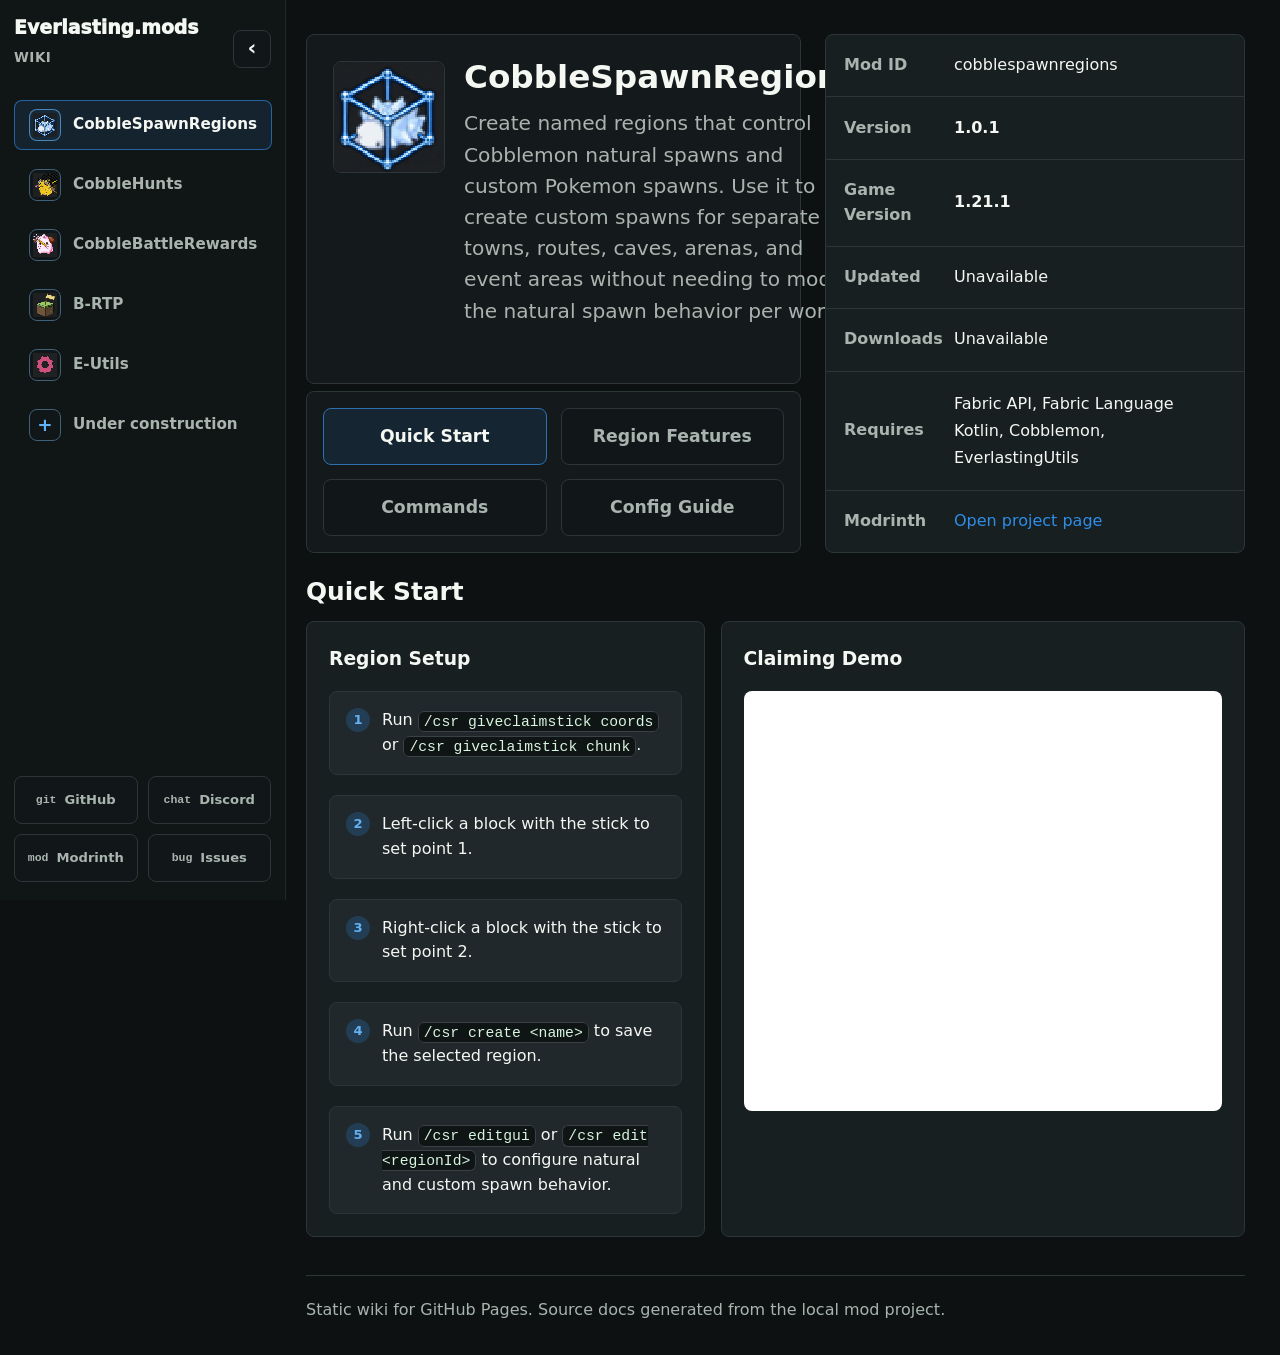
==== commit cc308fb4: "removed the glassy feel of the site" ====
--- a/index.html
+++ b/index.html
@@ -67,19 +67,19 @@
 
           <div class="sidebar-links" aria-label="Project links">
             <a class="sidebar-link" href="https://github.com/Hysocs" target="_blank" rel="noopener" aria-label="GitHub">
-              <span class="sidebar-link-icon" aria-hidden="true">GH</span>
+              <span class="sidebar-link-icon" aria-hidden="true">git</span>
               <span class="sidebar-link-label">GitHub</span>
             </a>
             <a class="sidebar-link" href="https://discord.gg/YTErFwYEpy" target="_blank" rel="noopener" aria-label="Discord">
-              <span class="sidebar-link-icon" aria-hidden="true">DC</span>
+              <span class="sidebar-link-icon" aria-hidden="true">chat</span>
               <span class="sidebar-link-label">Discord</span>
             </a>
             <a class="sidebar-link" href="https://modrinth.com/user/Hysocs" target="_blank" rel="noopener" aria-label="Modrinth">
-              <span class="sidebar-link-icon" aria-hidden="true">MR</span>
+              <span class="sidebar-link-icon" aria-hidden="true">mod</span>
               <span class="sidebar-link-label">Modrinth</span>
             </a>
             <a class="sidebar-link" href="https://github.com/Hysocs/hysocs.github.io/issues" target="_blank" rel="noopener" aria-label="Issues">
-              <span class="sidebar-link-icon" aria-hidden="true">!</span>
+              <span class="sidebar-link-icon" aria-hidden="true">bug</span>
               <span class="sidebar-link-label">Issues</span>
             </a>
           </div>
@@ -93,13 +93,12 @@
           <div class="mod-title">
             <img src="assets/cobblespawnregions-icon.png" alt="" class="mod-icon">
             <div>
-              <p class="eyebrow">Fabric 1.21.1</p>
               <h2>CobbleSpawnRegions</h2>
-              <p class="lead">Create named regions that control Cobblemon natural spawns and custom Pokemon spawns.</p>
+              <p class="lead">Create named regions that control Cobblemon natural spawns and custom Pokemon spawns. Use it to create custom spawns for separate towns, routes, caves, arenas, and event areas without needing to modify the natural spawn behavior per world.</p>
               <div class="hero-actions">
-                <a class="button-link" href="#cobblespawnregions-features">View Features</a>
-                <a class="button-link secondary" href="#cobblespawnregions-commands">View Commands</a>
-                <a class="button-link secondary" href="#cobblespawnregions-config">View Config Guide</a>
+                <a class="button-link" href="#cobblespawnregions-features">Region Features</a>
+                <a class="button-link secondary" href="#cobblespawnregions-commands">Commands</a>
+                <a class="button-link secondary" href="#cobblespawnregions-config">Config Guide</a>
               </div>
             </div>
           </div>
@@ -113,17 +112,22 @@
                   data-modrinth-project="cobblespawnregions"
                   data-fallback-version="1.0.1"
                 >1.0.1</span>
-                <span class="version-note">Checking Modrinth...</span>
               </dd>
             </div>
+            <div><dt>Game Version</dt><dd><span class="game-version-value">1.21.1</span></dd></div>
+            <div><dt>Updated</dt><dd><span class="modrinth-updated" data-modrinth-project="cobblespawnregions">Checking Modrinth...</span></dd></div>
+            <div><dt>Downloads</dt><dd><span class="modrinth-downloads" data-modrinth-project="cobblespawnregions">Checking Modrinth...</span></dd></div>
             <div><dt>Requires</dt><dd class="requirements" data-modrinth-requirements-for="cobblespawnregions"><span class="requirement-link" data-modrinth-requirement="fabric-api">Fabric API</span>, <span class="requirement-link" data-modrinth-requirement="fabric-language-kotlin">Fabric Language Kotlin</span>, <span class="requirement-link" data-modrinth-requirement="cobblemon">Cobblemon</span>, <span class="requirement-link" data-modrinth-requirement="e-utils">EverlastingUtils</span></dd></div>
             <div><dt>Modrinth</dt><dd><a href="https://modrinth.com/mod/cobblespawnregions" target="_blank" rel="noopener">Open project page</a></dd></div>
           </dl>
         </section>
 
         <section class="quick-start-section">
+          <div class="section-heading">
+            <h3>Quick Start</h3>
+          </div>
           <article class="panel quick-start">
-            <h3>Quick Start</h3>
+            <h3>Region Setup</h3>
             <ol>
               <li>Run <code>/csr giveclaimstick coords</code> or <code>/csr giveclaimstick chunk</code>.</li>
               <li>Left-click a block with the stick to set point 1.</li>
@@ -148,11 +152,11 @@
 
         <section id="cobblespawnregions-features" class="doc-section">
           <div class="section-heading">
-            <h3>Features</h3>
+            <h3>Region Features</h3>
           </div>
           <div class="feature-grid">
             <article class="panel">
-              <h3>Build Spawn Zones</h3>
+              <h3>Region Claims</h3>
               <ul>
                 <li><strong>Claim exact areas</strong> with a selection stick, using either block-by-block bounds or full chunk-based regions.</li>
                 <li><strong>Layer multiple zones</strong> with priority, so towns, routes, caves, arenas, and event areas can overlap cleanly.</li>
@@ -162,7 +166,7 @@
               </ul>
             </article>
             <article class="panel">
-              <h3>Control Wild Spawns</h3>
+              <h3>Natural Spawn Rules</h3>
               <ul>
                 <li><strong>Block natural spawns</strong> entirely in protected or custom encounter areas.</li>
                 <li><strong>Filter specific Pokemon</strong> by species, labels, or scanned conditions without disabling the whole ecosystem.</li>
@@ -172,7 +176,7 @@
               </ul>
             </article>
             <article class="panel">
-              <h3>Create Custom Encounters</h3>
+              <h3>Custom Pokemon Entries</h3>
               <ul>
                 <li><strong>Spawn your own Pokemon groups</strong> inside a region, separate from Cobblemon's normal wild spawn table.</li>
                 <li><strong>Set region spawn timers</strong> so an area attempts custom spawns on your schedule.</li>
@@ -182,7 +186,7 @@
               </ul>
             </article>
             <article class="panel">
-              <h3>What You Can Control</h3>
+              <h3>Spawn Fields</h3>
               <div class="settings-grid">
                 <div><strong>Encounter Tables</strong><span>Add region-owned Pokemon with weighted or independent spawn chances.</span></div>
                 <div><strong>Level Ranges</strong><span>Set min and max levels per Pokemon so each zone has the right difficulty.</span></div>
@@ -193,6 +197,18 @@
                 <div><strong>Population Caps</strong><span>Keep custom spawns from flooding an area, even across chunk unloads.</span></div>
                 <div><strong>Stay In Region</strong><span>Keep custom-spawned Pokemon wandering back toward their assigned zone.</span></div>
               </div>
+            </article>
+            <article class="panel doc-note">
+              <h3>Example: Spawn Town</h3>
+              <p>For a protected spawn town, claim the full town as one high-priority region, set natural spawns to blocked, and leave custom spawns empty. Use <code>/csr check</code> at the town edge to confirm the correct region wins before reloading for players.</p>
+            </article>
+            <article class="panel doc-note">
+              <h3>Common Mistakes</h3>
+              <ul>
+                <li>Use chunk mode for large towns or routes. Exact coordinate mode is better for small buildings, caves, arenas, and event rooms.</li>
+                <li>If two regions overlap, the highest priority region controls the final spawn behavior.</li>
+                <li>After hand-editing JSONC files, run <code>/csr reload</code> and then <code>/csr check</code> in-game.</li>
+              </ul>
             </article>
           </div>
         </section>
@@ -554,13 +570,12 @@
           <div class="mod-title">
             <img src="assets/cobblebattlerewards-icon.png" alt="" class="mod-icon">
             <div>
-              <p class="eyebrow">Fabric 1.21.1</p>
               <h2>CobbleBattleRewards</h2>
-              <p class="lead">Config-driven rewards for Cobblemon battles, captures, losses, and forfeits.</p>
+              <p class="lead">Config-driven rewards for Cobblemon battles, captures, losses, and forfeits. Use it to reward money, items, crate keys, and command rewards</p>
               <div class="hero-actions">
-                <a class="button-link" href="#cobblebattlerewards-features">View Features</a>
-                <a class="button-link secondary" href="#cobblebattlerewards-commands">View Commands</a>
-                <a class="button-link secondary" href="#cobblebattlerewards-config">View Config Guide</a>
+                <a class="button-link" href="#cobblebattlerewards-features">Reward Features</a>
+                <a class="button-link secondary" href="#cobblebattlerewards-commands">Commands</a>
+                <a class="button-link secondary" href="#cobblebattlerewards-config">Config Guide</a>
               </div>
             </div>
           </div>
@@ -574,17 +589,22 @@
                   data-modrinth-project="cobblebattlerewards"
                   data-fallback-version="2.0.6"
                 >2.0.6</span>
-                <span class="version-note">Checking Modrinth...</span>
               </dd>
             </div>
+            <div><dt>Game Version</dt><dd><span class="game-version-value">1.21.1</span></dd></div>
+            <div><dt>Updated</dt><dd><span class="modrinth-updated" data-modrinth-project="cobblebattlerewards">Checking Modrinth...</span></dd></div>
+            <div><dt>Downloads</dt><dd><span class="modrinth-downloads" data-modrinth-project="cobblebattlerewards">Checking Modrinth...</span></dd></div>
             <div><dt>Requires</dt><dd class="requirements" data-modrinth-requirements-for="cobblebattlerewards"><span class="requirement-link" data-modrinth-requirement="fabric-api">Fabric API</span>, <span class="requirement-link" data-modrinth-requirement="fabric-language-kotlin">Fabric Language Kotlin</span>, <span class="requirement-link" data-modrinth-requirement="cobblemon">Cobblemon</span>, <span class="requirement-link" data-modrinth-requirement="e-utils">EverlastingUtils</span></dd></div>
             <div><dt>Modrinth</dt><dd><a href="https://modrinth.com/mod/cobblebattlerewards" target="_blank" rel="noopener">Open project page</a></dd></div>
           </dl>
         </section>
 
         <section class="quick-start-section quick-start-single">
+          <div class="section-heading">
+            <h3>Quick Start</h3>
+          </div>
           <article class="panel quick-start">
-            <h3>Quick Start</h3>
+            <h3>Reward Setup</h3>
             <ol>
               <li>Open <code>config/cobblebattlerewards/config.jsonc</code>.</li>
               <li>Edit the trigger you want to reward: <code>battleWonRewards</code>, <code>battleLostRewards</code>, <code>battleForfeitRewards</code>, or <code>captureRewards</code>.</li>
@@ -597,11 +617,11 @@
 
         <section id="cobblebattlerewards-features" class="doc-section">
           <div class="section-heading">
-            <h3>Features</h3>
+            <h3>Reward Features</h3>
           </div>
           <div class="feature-grid">
             <article class="panel">
-              <h3>Reward Battle Moments</h3>
+              <h3>Battle Outcomes</h3>
               <ul>
                 <li><strong>Pay players for wins</strong> in wild, NPC, or PvP battles.</li>
                 <li><strong>Reward captures</strong> when players catch Pokemon through battle.</li>
@@ -611,7 +631,7 @@
               </ul>
             </article>
             <article class="panel">
-              <h3>Target The Right Battles</h3>
+              <h3>Reward Conditions</h3>
               <ul>
                 <li><strong>Make Pokemon-specific rewards</strong> for species, types, shinies, forms, and other Cobblemon properties.</li>
                 <li><strong>Restrict by level</strong> so high-value rewards only come from tougher opponents.</li>
@@ -621,7 +641,7 @@
               </ul>
             </article>
             <article class="panel pokemon-settings-panel">
-              <h3>Server-Friendly Control</h3>
+              <h3>Cooldowns And Messages</h3>
               <div class="settings-grid">
                 <div><strong>Chance Rolls</strong><span>Make rewards guaranteed, rare, or anywhere in between.</span></div>
                 <div><strong>Cooldowns</strong><span>Limit each reward per player to prevent farming abuse.</span></div>
@@ -632,6 +652,18 @@
                 <div><strong>Live Reload</strong><span>Reload the config after edits without restarting the server.</span></div>
                 <div><strong>Debug Tools</strong><span>List configured rewards and inspect usable Pokemon conditions in-game.</span></div>
               </div>
+            </article>
+            <article class="panel doc-note">
+              <h3>Example: First Economy Reward</h3>
+              <p>Start with one low-value wild battle reward, reload with <code>/cbr reload</code>, and test it against a common Pokemon before adding rare species, PvP rules, or cooldown logic.</p>
+            </article>
+            <article class="panel doc-note">
+              <h3>Testing Notes</h3>
+              <ul>
+                <li>Put rare rewards before fallback rewards when reward order matters.</li>
+                <li>Use cooldowns on money and crate commands before opening the config to all battle types.</li>
+                <li>If a reward does not trigger, check the battle type and Pokemon condition list first.</li>
+              </ul>
             </article>
           </div>
         </section>
@@ -892,13 +924,12 @@
           <div class="mod-title">
             <img src="assets/cobblehunts-icon.png" alt="" class="mod-icon">
             <div>
-              <p class="eyebrow">Fabric 1.21.1</p>
               <h2>CobbleHunts</h2>
-              <p class="lead">Pokemon hunt missions for Cobblemon with global hunts, solo difficulty tiers, rewards, leaderboards, and a tracking brush.</p>
+              <p class="lead">Hunt missions for Cobblemon with global hunts, solo difficulty tiers, rewards, leaderboards, and a tracking brush. Use it to run catch-based server goals and events easily in one automated gui</p>
               <div class="hero-actions">
-                <a class="button-link" href="#cobblehunts-features">View Features</a>
-                <a class="button-link secondary" href="#cobblehunts-commands">View Commands</a>
-                <a class="button-link secondary" href="#cobblehunts-config">View Config Guide</a>
+                <a class="button-link" href="#cobblehunts-features">Hunt Features</a>
+                <a class="button-link secondary" href="#cobblehunts-commands">Commands</a>
+                <a class="button-link secondary" href="#cobblehunts-config">Config Guide</a>
               </div>
             </div>
           </div>
@@ -912,17 +943,22 @@
                   data-modrinth-project="cobblehunts"
                   data-fallback-version="1.1.2"
                 >1.1.2</span>
-                <span class="version-note">Checking Modrinth...</span>
               </dd>
             </div>
+            <div><dt>Game Version</dt><dd><span class="game-version-value">1.21.1</span></dd></div>
+            <div><dt>Updated</dt><dd><span class="modrinth-updated" data-modrinth-project="cobblehunts">Checking Modrinth...</span></dd></div>
+            <div><dt>Downloads</dt><dd><span class="modrinth-downloads" data-modrinth-project="cobblehunts">Checking Modrinth...</span></dd></div>
             <div><dt>Requires</dt><dd class="requirements" data-modrinth-requirements-for="cobblehunts"><span class="requirement-link" data-modrinth-requirement="fabric-api">Fabric API</span>, <span class="requirement-link" data-modrinth-requirement="fabric-language-kotlin">Fabric Language Kotlin</span>, <span class="requirement-link" data-modrinth-requirement="cobblemon">Cobblemon</span>, <span class="requirement-link" data-modrinth-requirement="e-utils">EverlastingUtils</span></dd></div>
             <div><dt>Modrinth</dt><dd><a href="https://modrinth.com/mod/cobblehunts" target="_blank" rel="noopener">Open project page</a></dd></div>
           </dl>
         </section>
 
         <section class="quick-start-section">
+          <div class="section-heading">
+            <h3>Quick Start</h3>
+          </div>
           <article class="panel quick-start">
-            <h3>Quick Start</h3>
+            <h3>Hunt Setup</h3>
             <ol>
               <li>Run <code>/hunts editor</code> to set up hunts in-game, or edit the JSON files in <code>config/cobblehunts</code>.</li>
               <li>Add Pokemon to the hunt pools and add rewards to the loot pools.</li>
@@ -946,11 +982,11 @@
 
         <section id="cobblehunts-features" class="doc-section">
           <div class="section-heading">
-            <h3>Features</h3>
+            <h3>Hunt Features</h3>
           </div>
           <div class="feature-grid">
             <article class="panel">
-              <h3>Player Hunt Loop</h3>
+              <h3>Player Turn-Ins</h3>
               <ul>
                 <li><strong>Global hunts</strong> give the whole server shared Pokemon targets and a shared countdown.</li>
                 <li><strong>Solo hunts</strong> give each player personal missions with easy, normal, medium, and hard tiers.</li>
@@ -960,7 +996,7 @@
               </ul>
             </article>
             <article class="panel">
-              <h3>Server Events And Progression</h3>
+              <h3>Global And Solo Hunts</h3>
               <ul>
                 <li><strong>Run multiple global hunts</strong> at the same time to create active server-wide goals.</li>
                 <li><strong>Use timers and cooldowns</strong> to pace how often hunts appear and how long players have to finish them.</li>
@@ -970,7 +1006,7 @@
               </ul>
             </article>
             <article class="panel pokemon-settings-panel">
-              <h3>Custom Hunt Content</h3>
+              <h3>Targets And Loot</h3>
               <div class="settings-grid">
                 <div><strong>Pokemon Pools</strong><span>Choose different target lists for global hunts and each solo difficulty.</span></div>
                 <div><strong>Weighted Targets</strong><span>Make common targets appear often and rare targets show up less.</span></div>
@@ -981,6 +1017,18 @@
                 <div><strong>Admin Recovery</strong><span>Revert recent turn-ins if a player submits the wrong Pokemon or staff needs to correct a mistake.</span></div>
                 <div><strong>In-Game Editor</strong><span>Build and adjust hunts through GUI screens without requiring every change to be hand-written.</span></div>
               </div>
+            </article>
+            <article class="panel doc-note">
+              <h3>Example: Weekend Hunt</h3>
+              <p>For an event hunt, create a short global timer, keep the target pool small, and use command rewards for keys, points, or cosmetics. Test turn-in behavior with one caught Pokemon before adding consume rules.</p>
+            </article>
+            <article class="panel doc-note">
+              <h3>Staff Checks</h3>
+              <ul>
+                <li>Confirm each hunt tier has at least one valid Pokemon target and one reachable reward.</li>
+                <li>Use permissions to hide harder solo tiers until players should see them.</li>
+                <li>Document whether turn-ins consume Pokemon so players do not lose trophies unexpectedly.</li>
+              </ul>
             </article>
           </div>
         </section>
@@ -1247,13 +1295,12 @@
           <div class="mod-title">
             <img src="assets/blanketrtp-icon.png" alt="" class="mod-icon">
             <div>
-              <p class="eyebrow">Fabric 1.21.1</p>
               <h2>B-RTP</h2>
-              <p class="lead">Random teleport and biome teleport for Fabric servers, with cooldown tiers, dimension safety rules, slow chunk loading, and optional glide landings.</p>
+              <p class="lead">Random teleport and biome teleport for Fabric servers, with cooldown tiers, dimension safety rules, slow chunk loading, and optional glide landings. Use it to give players safer exploration teleports without causing tps drops or lag.</p>
               <div class="hero-actions">
-                <a class="button-link" href="#blanketrtp-features">View Features</a>
-                <a class="button-link secondary" href="#blanketrtp-commands">View Commands</a>
-                <a class="button-link secondary" href="#blanketrtp-config">View Config Guide</a>
+                <a class="button-link" href="#blanketrtp-features">Teleport Features</a>
+                <a class="button-link secondary" href="#blanketrtp-commands">Commands</a>
+                <a class="button-link secondary" href="#blanketrtp-config">Config Guide</a>
               </div>
             </div>
           </div>
@@ -1267,17 +1314,22 @@
                   data-modrinth-project="blanketrtp"
                   data-fallback-version="2.0.6"
                 >2.0.6</span>
-                <span class="version-note">Checking Modrinth...</span>
               </dd>
             </div>
+            <div><dt>Game Version</dt><dd><span class="game-version-value">1.21.1</span></dd></div>
+            <div><dt>Updated</dt><dd><span class="modrinth-updated" data-modrinth-project="blanketrtp">Checking Modrinth...</span></dd></div>
+            <div><dt>Downloads</dt><dd><span class="modrinth-downloads" data-modrinth-project="blanketrtp">Checking Modrinth...</span></dd></div>
             <div><dt>Requires</dt><dd class="requirements" data-modrinth-requirements-for="blanketrtp"><span class="requirement-link" data-modrinth-requirement="fabric-api">Fabric API</span>, <span class="requirement-link" data-modrinth-requirement="fabric-language-kotlin">Fabric Language Kotlin</span>, <span class="requirement-link" data-modrinth-requirement="e-utils">EverlastingUtils</span></dd></div>
             <div><dt>Modrinth</dt><dd><a href="https://modrinth.com/mod/blanketrtp" target="_blank" rel="noopener">Open project page</a></dd></div>
           </dl>
         </section>
 
         <section class="quick-start-section">
+          <div class="section-heading">
+            <h3>Quick Start</h3>
+          </div>
           <article class="panel quick-start">
-            <h3>Quick Start</h3>
+            <h3>Teleport Setup</h3>
             <ol>
               <li>Run <code>/rtp</code> to teleport to a random safe location.</li>
               <li>Run <code>/rtp no_glide</code> if you want a normal teleport without glide mode.</li>
@@ -1296,11 +1348,11 @@
 
         <section id="blanketrtp-features" class="doc-section">
           <div class="section-heading">
-            <h3>Features</h3>
+            <h3>Teleport Features</h3>
           </div>
           <div class="feature-grid">
             <article class="panel">
-              <h3>Safe Random Teleporting</h3>
+              <h3>Location Search</h3>
               <ul>
                 <li><strong>Random RTP</strong> sends players to a safe location inside your configured radius.</li>
                 <li><strong>Biome RTP</strong> lets players search for a specific biome instead of teleporting blindly.</li>
@@ -1310,7 +1362,7 @@
               </ul>
             </article>
             <article class="panel">
-              <h3>Player Experience</h3>
+              <h3>Arrival Behavior</h3>
               <ul>
                 <li><strong>Glide landings</strong> can drop players above the destination and let them fly down instead of appearing instantly.</li>
                 <li><strong>Temporary glider gear</strong> can equip a configured item for the glide and restore the player afterward.</li>
@@ -1320,7 +1372,7 @@
               </ul>
             </article>
             <article class="panel pokemon-settings-panel">
-              <h3>Server Control</h3>
+              <h3>Permissions And Worlds</h3>
               <div class="settings-grid">
                 <div><strong>Custom Command</strong><span>Rename the main RTP command if your server already uses <code>/rtp</code>.</span></div>
                 <div><strong>Permission Tiers</strong><span>Give VIPs, members, and default players different cooldowns.</span></div>
@@ -1331,6 +1383,18 @@
                 <div><strong>Glide Options</strong><span>Control glide height, particles, equipment slot, item, and item data.</span></div>
                 <div><strong>Reloadable Config</strong><span>Adjust settings and reload without restarting the whole server.</span></div>
               </div>
+            </article>
+            <article class="panel doc-note">
+              <h3>Example: New Player RTP</h3>
+              <p>Give default players a conservative radius and cooldown, then add wider radius permission tiers for trusted groups. Test each dimension separately because surface, cave, and floating safety checks behave differently.</p>
+            </article>
+            <article class="panel doc-note">
+              <h3>Operational Notes</h3>
+              <ul>
+                <li>Keep busy-search limits low on smaller servers to avoid many expensive biome searches at once.</li>
+                <li>Use slow loading when players report arriving before nearby chunks are ready.</li>
+                <li>Redirect Nether or End RTP only if your server rules expect players to land in another world.</li>
+              </ul>
             </article>
           </div>
         </section>
@@ -1511,9 +1575,8 @@
           <div class="mod-title">
             <img src="assets/everlastingutils-icon.png" alt="" class="mod-icon">
             <div>
-              <p class="eyebrow">Fabric 1.21.1</p>
               <h2>E-Utils</h2>
-              <p class="lead">Server-side utility and API library required by Everlasting.mods projects.</p>
+              <p class="lead">Server-side utility and API library required by Everlasting.mods projects. Install it alongside dependent mods so their config, GUI, command, text, scheduling, and debug systems can load correctly.</p>
               <div class="hero-actions">
                 <a class="button-link" href="#everlastingutils-players">Player Setup</a>
                 <a class="button-link secondary" href="#everlastingutils-developers">Developer API</a>
@@ -1530,9 +1593,11 @@
                   data-modrinth-project="e-utils"
                   data-fallback-version="1.1.6"
                 >1.1.6</span>
-                <span class="version-note">Checking Modrinth...</span>
               </dd>
             </div>
+            <div><dt>Game Version</dt><dd><span class="game-version-value">1.21.1</span></dd></div>
+            <div><dt>Updated</dt><dd><span class="modrinth-updated" data-modrinth-project="e-utils">Checking Modrinth...</span></dd></div>
+            <div><dt>Downloads</dt><dd><span class="modrinth-downloads" data-modrinth-project="e-utils">Checking Modrinth...</span></dd></div>
             <div><dt>Requires</dt><dd class="requirements" data-modrinth-requirements-for="e-utils"><span class="requirement-link" data-modrinth-requirement="fabric-api">Fabric API</span>, <span class="requirement-link" data-modrinth-requirement="fabric-language-kotlin">Fabric Language Kotlin</span></dd></div>
             <div><dt>Modrinth</dt><dd><a href="https://modrinth.com/mod/e-utils" target="_blank" rel="noopener">Open project page</a></dd></div>
           </dl>
@@ -1562,7 +1627,7 @@
               </ul>
             </article>
             <article class="panel pokemon-settings-panel">
-              <h3>What It Provides</h3>
+              <h3>Shared Systems</h3>
               <div class="settings-grid">
                 <div><strong>Configuration</strong><span>JSONC configs, comments, live reloads, secondary files, and migrations.</span></div>
                 <div><strong>Scheduling</strong><span>Server-aware sync and async task scheduling.</span></div>
@@ -1571,6 +1636,10 @@
                 <div><strong>Text</strong><span>MiniMessage parsing into Minecraft text.</span></div>
                 <div><strong>Debugging</strong><span>Per-mod toggleable debug logging helpers.</span></div>
               </div>
+            </article>
+            <article class="panel doc-note">
+              <h3>Version Notes</h3>
+              <p>Match EverlastingUtils to the dependent mod's listed requirement. Most setup problems come from mixing a newer utility jar with an older mod build, or leaving Fabric Language Kotlin out of the mods folder.</p>
             </article>
           </div>
         </section>
--- a/styles.css
+++ b/styles.css
@@ -13,7 +13,7 @@
   --theme-dark: #0d3c77;
   --theme-soft: #62b1f2;
   --warn: #e7c15f;
-  --shadow: 0 24px 60px rgba(0, 0, 0, 0.28);
+  --shadow: none;
 }
 
 * {
@@ -22,6 +22,7 @@
 
 html {
   scroll-behavior: smooth;
+  scrollbar-gutter: stable;
 }
 
 html.is-instant-scroll {
@@ -30,9 +31,7 @@
 
 body {
   margin: 0;
-  background:
-    linear-gradient(180deg, color-mix(in srgb, var(--theme) 11%, transparent), transparent 360px),
-    var(--bg);
+  background: var(--bg);
   color: var(--text);
   font-family: Inter, ui-sans-serif, system-ui, -apple-system, BlinkMacSystemFont, "Segoe UI", sans-serif;
   line-height: 1.55;
@@ -59,10 +58,7 @@
   z-index: 10;
   height: 100vh;
   border-right: 1px solid rgba(255, 255, 255, 0.08);
-  background:
-    linear-gradient(180deg, color-mix(in srgb, var(--theme) 14%, transparent), transparent 390px),
-    rgba(13, 17, 18, 0.94);
-  backdrop-filter: blur(14px);
+  background: #101516;
   overflow: hidden;
   transition: background 500ms ease, border-color 260ms ease;
 }
@@ -214,9 +210,7 @@
   place-items: center;
   border: 1px solid color-mix(in srgb, var(--theme-soft) 34%, var(--line));
   border-radius: 8px;
-  background:
-    linear-gradient(135deg, color-mix(in srgb, var(--theme) 22%, transparent), color-mix(in srgb, var(--theme-dark) 58%, #111719)),
-    #111719;
+  background: #111719;
   overflow: hidden;
   transition: background 120ms ease, border-color 120ms ease;
 }
@@ -251,15 +245,13 @@
 
 .tab.is-active {
   border-color: color-mix(in srgb, var(--theme) 62%, transparent);
-  background: linear-gradient(90deg, color-mix(in srgb, var(--theme-dark) 64%, #111719), color-mix(in srgb, var(--theme) 10%, transparent));
+  background: color-mix(in srgb, var(--theme) 10%, #111719);
   color: var(--text);
 }
 
 .tab.is-active .tab-icon {
   border-color: color-mix(in srgb, var(--theme-soft) 68%, transparent);
-  background:
-    linear-gradient(135deg, color-mix(in srgb, var(--theme) 58%, transparent), color-mix(in srgb, var(--theme-dark) 82%, #111719)),
-    #111719;
+  background: color-mix(in srgb, var(--theme) 16%, #111719);
 }
 
 body.is-sidebar-collapsed .tab {
@@ -299,16 +291,18 @@
 }
 
 .sidebar-link-icon {
-  display: grid;
+  display: inline;
   flex: 0 0 auto;
-  width: 26px;
-  height: 26px;
-  place-items: center;
-  border-radius: 7px;
-  background: color-mix(in srgb, var(--theme) 18%, transparent);
-  color: var(--theme-soft);
-  font-size: 0.68rem;
+  width: auto;
+  height: auto;
+  border-radius: 0;
+  background: transparent;
+  color: var(--muted);
+  font-family: "Cascadia Code", "SFMono-Regular", Consolas, monospace;
+  font-size: 0.72rem;
+  font-weight: 800;
   letter-spacing: 0;
+  text-transform: lowercase;
 }
 
 .sidebar-link-label {
@@ -339,30 +333,32 @@
 .mod-hero {
   display: grid;
   grid-template-columns: minmax(0, 1.85fr) minmax(420px, 0.75fr);
-  gap: 24px;
+  gap: 7px 24px;
   align-items: stretch;
-  padding: 34px 0 20px;
+  padding: 34px 0 24px;
 }
 
 .mod-title {
+  --mod-icon-size: 112px;
+  --mod-title-gap: 19px;
+  grid-column: 1;
+  grid-row: 1;
   display: flex;
-  gap: 22px;
-  align-items: center;
-  min-height: 260px;
-  border: 1px solid var(--line);
-  border-radius: 8px;
-  background:
-    linear-gradient(135deg, color-mix(in srgb, var(--theme) 20%, transparent), color-mix(in srgb, var(--theme-soft) 10%, transparent)),
-    var(--surface);
+  gap: var(--mod-title-gap);
+  align-items: flex-start;
+  min-height: 350px;
+  border: 1px solid var(--line);
+  border-radius: 8px;
+  background: var(--surface);
   box-shadow: var(--shadow);
-  padding: 30px;
+  padding: 26px;
   transition: background 260ms ease, border-color 260ms ease;
 }
 
 .mod-icon {
   flex: 0 0 auto;
-  width: 108px;
-  height: 108px;
+  width: var(--mod-icon-size);
+  height: var(--mod-icon-size);
   image-rendering: pixelated;
   border-radius: 8px;
   border: 1px solid var(--line);
@@ -373,14 +369,67 @@
   max-width: 720px;
   margin: 14px 0 0;
   color: var(--muted);
-  font-size: 1.08rem;
+  font-size: 1.26rem;
+}
+
+.mod-title h2 {
+  margin: 0;
+  font-size: clamp(1.5rem, 2.55vw, 2.55rem);
+  line-height: 1.02;
 }
 
 .hero-actions {
-  display: flex;
+  display: none;
   flex-wrap: wrap;
   gap: 10px;
   margin-top: 22px;
+}
+
+.content-tabs {
+  display: flex;
+  flex-wrap: wrap;
+  grid-column: 1;
+  grid-row: 2;
+  width: 100%;
+  max-width: 100%;
+  gap: 14px;
+  align-self: end;
+  margin: 0;
+  padding: 16px;
+  border: 1px solid var(--line);
+  border-radius: 8px;
+  background: var(--surface);
+}
+
+.content-tab {
+  flex: 1 1 180px;
+  min-height: 57px;
+  border: 1px solid var(--line);
+  border-radius: 8px;
+  background: #111719;
+  color: var(--muted);
+  cursor: pointer;
+  font: inherit;
+  font-size: 1.08rem;
+  font-weight: 850;
+  padding: 0 30px;
+}
+
+.content-tab:hover,
+.content-tab:focus-visible {
+  border-color: color-mix(in srgb, var(--theme-soft) 48%, var(--line));
+  color: var(--text);
+  outline: none;
+}
+
+.content-tab.is-active {
+  border-color: color-mix(in srgb, var(--theme) 68%, var(--line));
+  background: color-mix(in srgb, var(--theme) 12%, #111719);
+  color: var(--text);
+}
+
+.content-section[hidden] {
+  display: none;
 }
 
 .button-link {
@@ -391,15 +440,7 @@
   min-height: 42px;
   border-radius: 8px;
   border: 1px solid color-mix(in srgb, var(--theme-soft) 58%, transparent);
-  background:
-    linear-gradient(
-      135deg,
-      color-mix(in srgb, var(--theme-dark) 86%, #111719),
-      color-mix(in srgb, var(--theme) 72%, #111719),
-      color-mix(in srgb, var(--theme-soft) 64%, #111719)
-    );
-  background-size: 300% 300%;
-  background-position: var(--action-position) var(--action-position);
+  background: color-mix(in srgb, var(--theme) 18%, #111719);
   color: var(--text);
   font-weight: 800;
   padding: 0 16px;
@@ -407,17 +448,9 @@
 }
 
 .button-link.secondary {
-  border-color: color-mix(in srgb, var(--theme-soft) 58%, transparent);
-  background:
-    linear-gradient(
-      135deg,
-      color-mix(in srgb, var(--theme-dark) 86%, #111719),
-      color-mix(in srgb, var(--theme) 72%, #111719),
-      color-mix(in srgb, var(--theme-soft) 64%, #111719)
-    );
-  background-size: 300% 300%;
-  background-position: var(--action-position) var(--action-position);
-  color: var(--text);
+  border-color: var(--line);
+  background: #111719;
+  color: var(--muted);
 }
 
 .button-link:hover,
@@ -430,6 +463,9 @@
 
 .facts {
   display: grid;
+  grid-column: 2;
+  grid-row: 1 / 3;
+  align-self: stretch;
   gap: 0;
   margin: 0;
   border: 1px solid var(--line);
@@ -444,8 +480,9 @@
   display: grid;
   grid-template-columns: 96px 1fr;
   gap: 14px;
-  align-items: start;
-  padding: 16px;
+  align-items: center;
+  min-height: 56px;
+  padding: 18px;
   border-bottom: 1px solid var(--line);
 }
 
@@ -467,10 +504,14 @@
 }
 
 .version-note {
-  display: block;
+  display: none;
   color: var(--muted);
   font-size: 0.88rem;
   margin-top: 2px;
+}
+
+.game-version-value {
+  font-weight: 900;
 }
 
 .requirements {
@@ -485,8 +526,14 @@
 .quick-start-section {
   display: grid;
   grid-template-columns: minmax(340px, 0.76fr) minmax(520px, 1fr);
-  gap: 16px;
-  margin: 12px 0 38px;
+  gap: 14px 16px;
+  scroll-margin-top: 18px;
+  margin: 0 0 38px;
+}
+
+.quick-start-section > .section-heading {
+  grid-column: 1 / -1;
+  margin-bottom: 0;
 }
 
 .quick-start-single {
@@ -502,9 +549,7 @@
 }
 
 .quick-start {
-  background:
-    linear-gradient(90deg, color-mix(in srgb, var(--theme-soft) 12%, transparent), transparent),
-    var(--panel);
+  background: var(--panel);
   transition: background 260ms ease;
 }
 
@@ -581,7 +626,13 @@
 }
 
 .section-heading h3 {
+  margin: 0;
   font-size: 1.55rem;
+  line-height: 1.2;
+}
+
+.panel > h3:first-child {
+  margin-top: 0;
 }
 
 .feature-grid,
@@ -598,7 +649,16 @@
 }
 
 .feature-grid .panel {
-  min-height: 430px;
+  min-height: 0;
+}
+
+.doc-note {
+  background: #151b1d;
+}
+
+.doc-note p,
+.doc-note li {
+  color: var(--muted);
 }
 
 .pokemon-settings-panel {
@@ -773,11 +833,9 @@
   grid-template-columns: 1fr;
   gap: 8px;
   align-items: stretch;
-  border-color: color-mix(in srgb, var(--theme-soft) 32%, var(--line));
-  background:
-    linear-gradient(135deg, color-mix(in srgb, var(--theme) 7%, transparent), transparent 62%),
-    var(--panel-2);
-  box-shadow: inset 0 1px 0 rgba(255, 255, 255, 0.035);
+  border-color: var(--line);
+  background: var(--panel-2);
+  box-shadow: none;
   padding: 12px;
 }
 
@@ -860,8 +918,8 @@
   height: 6px;
   margin-top: 0.48em;
   border-radius: 999px;
-  background: var(--theme-soft);
-  box-shadow: 0 0 0 3px color-mix(in srgb, var(--theme-soft) 14%, transparent);
+  background: var(--muted);
+  box-shadow: none;
 }
 
 .copy-command {
@@ -870,9 +928,9 @@
   align-self: center;
   justify-self: end;
   min-height: 26px;
-  border: 1px solid color-mix(in srgb, var(--theme-soft) 42%, var(--line));
-  border-radius: 8px;
-  background: color-mix(in srgb, var(--theme-dark) 52%, #111719);
+  border: 1px solid var(--line);
+  border-radius: 8px;
+  background: #111719;
   color: var(--text);
   cursor: pointer;
   font: inherit;
@@ -917,9 +975,7 @@
   place-items: center;
   border: 1px solid color-mix(in srgb, var(--theme-soft) 58%, var(--line));
   border-radius: 8px;
-  background:
-    linear-gradient(135deg, color-mix(in srgb, var(--theme-dark) 70%, #111719), color-mix(in srgb, var(--theme) 34%, #111719)),
-    #111719;
+  background: #111719;
   color: var(--text);
   cursor: pointer;
   font: inherit;
@@ -957,6 +1013,7 @@
 .sidebar-link,
 .sidebar-link-icon,
 .mod-title,
+.content-tab,
 .button-link,
 .button-link.secondary,
 .facts,
@@ -965,7 +1022,8 @@
 .quick-start,
 .quick-start li::before,
 a,
-.eyebrow {
+.eyebrow,
+.game-version-value {
   transition-property: none;
   transition-duration: 0ms;
 }
@@ -1029,6 +1087,18 @@
     border-color: var(--line);
     background: #111719;
     padding: 0 18px;
+  }
+
+  .content-tabs {
+    grid-column: auto;
+    grid-row: auto;
+    flex-wrap: nowrap;
+    overflow-x: auto;
+    padding-bottom: 10px;
+  }
+
+  .content-tab {
+    flex: 0 0 auto;
   }
 
   body.is-sidebar-collapsed .sidebar-brand,
@@ -1054,6 +1124,12 @@
     grid-template-columns: 1fr;
   }
 
+  .mod-title,
+  .facts {
+    grid-column: auto;
+    grid-row: auto;
+  }
+
   .command-list .command-item {
     grid-template-columns: 1fr;
   }
@@ -1070,15 +1146,20 @@
   }
 
   .mod-title {
+    --mod-icon-size: 66px;
     align-items: flex-start;
     flex-direction: column;
     min-height: auto;
     padding: 22px;
   }
 
+  .mod-title h2 {
+    font-size: 1.4rem;
+  }
+
   .mod-icon {
-    width: 78px;
-    height: 78px;
+    width: var(--mod-icon-size);
+    height: var(--mod-icon-size);
   }
 
   .facts div {
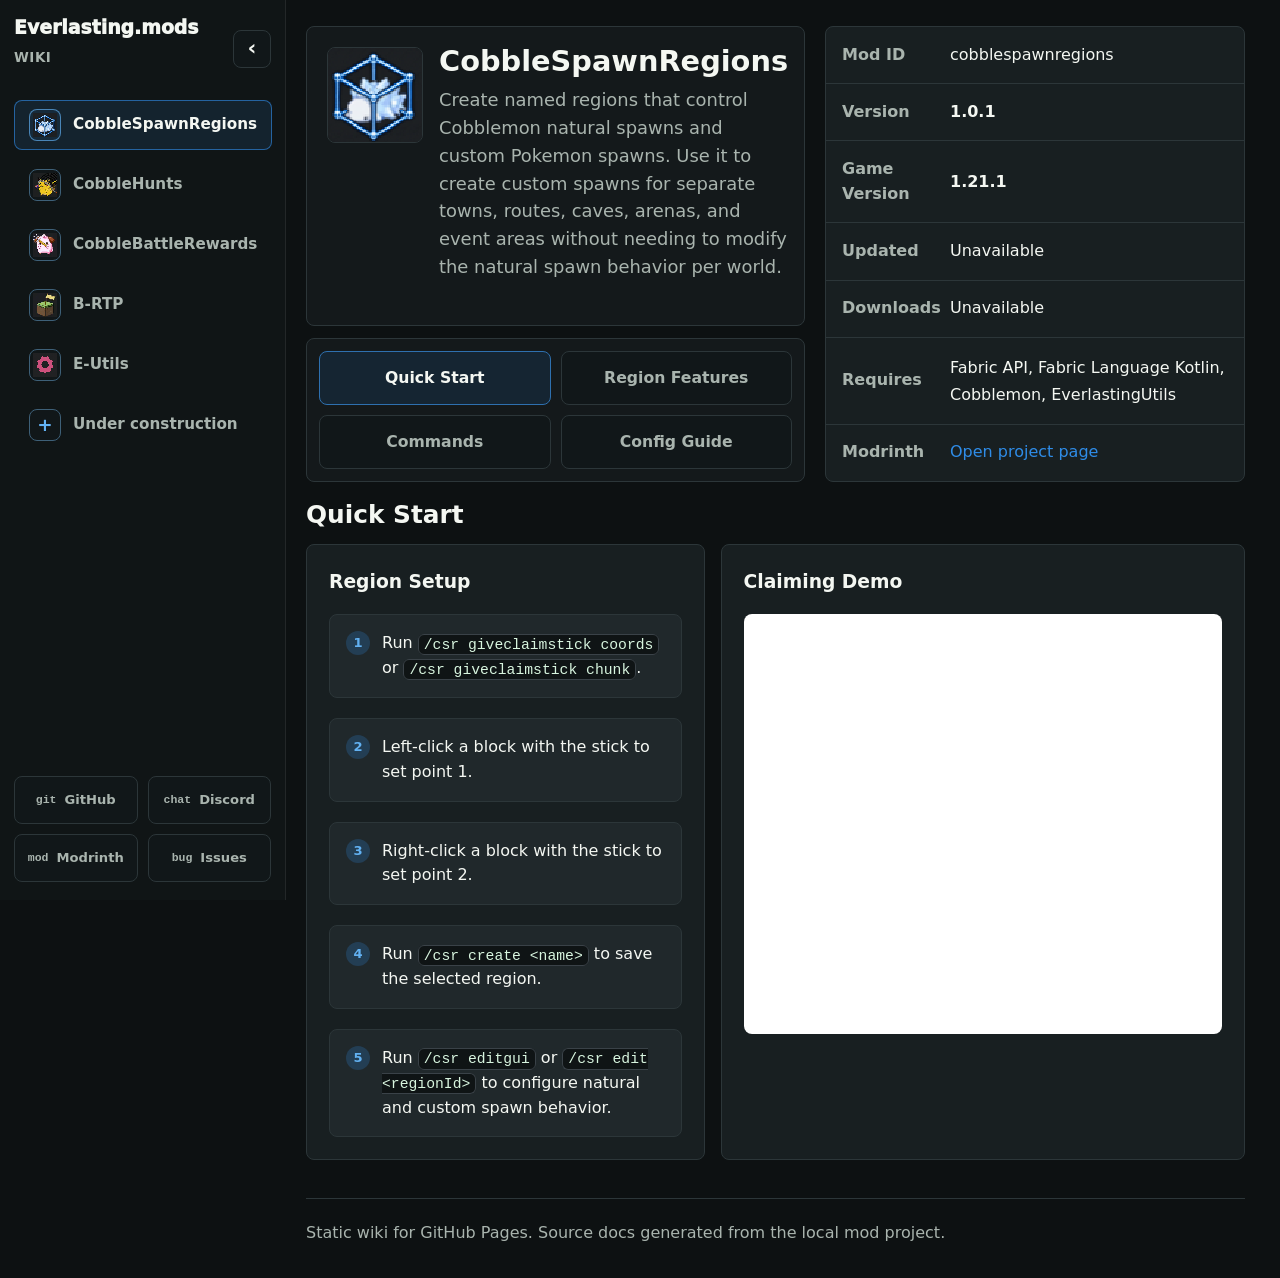
==== commit dcc13fdf: "fixed scaling on mobile" ====
--- a/index.html
+++ b/index.html
@@ -1042,7 +1042,7 @@
               <div class="command-item"><div class="command-box"><label>Command</label><code>/hunts</code><button class="copy-command" type="button" data-copy-target="command">Copy</button></div><div class="permission-box"><label>Permission</label><code>cobblehunts.hunts</code><button class="copy-command" type="button" data-copy-target="permission">Copy</button></div><p>Opens the player hunt GUI.</p></div>
               <div class="command-item"><div class="command-box"><label>Command</label><code>/hunts editor</code><button class="copy-command" type="button" data-copy-target="command">Copy</button></div><div class="permission-box"><label>Permission</label><code>cobblehunts.editor</code><button class="copy-command" type="button" data-copy-target="permission">Copy</button></div><p>Opens the admin hunt editor GUI.</p></div>
               <div class="command-item"><div class="command-box"><label>Command</label><code>/hunts reload</code><button class="copy-command" type="button" data-copy-target="command">Copy</button></div><div class="permission-box"><label>Permission</label><code>cobblehunts.reload</code><button class="copy-command" type="button" data-copy-target="permission">Copy</button></div><p>Saves, reloads, updates debug state, and restarts hunts.</p></div>
-              <div class="command-item"><div class="command-box"><label>Command</label><code>/hunts cooldowns extend &lt;huntType&gt; &lt;time&gt; [target]</code><button class="copy-command" type="button" data-copy-target="command">Copy</button></div><div class="permission-box"><label>Permission</label><code>cobblehunts.cooldowns</code><button class="copy-command" type="button" data-copy-target="permission">Copy</button></div><p>Adds seconds to a global or solo cooldown. Hunt types are <code>global</code>, <code>soloeasy</code>, <code>solonormal</code>, <code>solomedium</code>, and <code>solohard</code>.</p></div>
+              <div class="command-item"><div class="command-box"><label>Command</label><code>/hunts cooldowns extend &lt;huntType&gt; &lt;time&gt; [target]</code><button class="copy-command" type="button" data-copy-target="command">Copy</button></div><div class="permission-box"><label>Permission</label><code>cobblehunts.cooldowns</code><button class="copy-command" type="button" data-copy-target="permission">Copy</button></div><p>Adds seconds to a global or solo cooldown. Types: <code>global</code>, <code>soloeasy</code>, <code>solonormal</code>, <code>solomedium</code>, <code>solohard</code>.</p></div>
               <div class="command-item"><div class="command-box"><label>Command</label><code>/hunts cooldowns reset &lt;huntType&gt; [target]</code><button class="copy-command" type="button" data-copy-target="command">Copy</button></div><div class="permission-box"><label>Permission</label><code>cobblehunts.cooldowns</code><button class="copy-command" type="button" data-copy-target="permission">Copy</button></div><p>Clears a global cooldown or a target player's solo cooldown.</p></div>
               <div class="command-item"><div class="command-box"><label>Command</label><code>/hunts cooldowns decrease &lt;huntType&gt; &lt;time&gt; [target]</code><button class="copy-command" type="button" data-copy-target="command">Copy</button></div><div class="permission-box"><label>Permission</label><code>cobblehunts.cooldowns</code><button class="copy-command" type="button" data-copy-target="permission">Copy</button></div><p>Subtracts seconds from a global or solo cooldown without going below the current time.</p></div>
               <div class="command-item"><div class="command-box"><label>Command</label><code>/hunts revertturnin &lt;target&gt; &lt;pokemon&gt;</code><button class="copy-command" type="button" data-copy-target="command">Copy</button></div><div class="permission-box"><label>Permission</label><code>cobblehunts.revertturnin</code><button class="copy-command" type="button" data-copy-target="permission">Copy</button></div><p>Returns a recently removed turn-in Pokemon to the target player's party.</p></div>
--- a/styles.css
+++ b/styles.css
@@ -333,25 +333,25 @@
 .mod-hero {
   display: grid;
   grid-template-columns: minmax(0, 1.85fr) minmax(420px, 0.75fr);
-  gap: 7px 24px;
+  gap: 12px 20px;
   align-items: stretch;
-  padding: 34px 0 24px;
+  padding: 26px 0 18px;
 }
 
 .mod-title {
-  --mod-icon-size: 112px;
-  --mod-title-gap: 19px;
+  --mod-icon-size: 96px;
+  --mod-title-gap: 16px;
   grid-column: 1;
   grid-row: 1;
   display: flex;
   gap: var(--mod-title-gap);
   align-items: flex-start;
-  min-height: 350px;
+  min-height: 300px;
   border: 1px solid var(--line);
   border-radius: 8px;
   background: var(--surface);
   box-shadow: var(--shadow);
-  padding: 26px;
+  padding: 20px;
   transition: background 260ms ease, border-color 260ms ease;
 }
 
@@ -367,14 +367,14 @@
 
 .lead {
   max-width: 720px;
-  margin: 14px 0 0;
-  color: var(--muted);
-  font-size: 1.26rem;
+  margin: 10px 0 0;
+  color: var(--muted);
+  font-size: 1.12rem;
 }
 
 .mod-title h2 {
   margin: 0;
-  font-size: clamp(1.5rem, 2.55vw, 2.55rem);
+  font-size: clamp(1.45rem, 2.25vw, 2.25rem);
   line-height: 1.02;
 }
 
@@ -392,10 +392,10 @@
   grid-row: 2;
   width: 100%;
   max-width: 100%;
-  gap: 14px;
+  gap: 10px;
   align-self: end;
   margin: 0;
-  padding: 16px;
+  padding: 12px;
   border: 1px solid var(--line);
   border-radius: 8px;
   background: var(--surface);
@@ -403,16 +403,16 @@
 
 .content-tab {
   flex: 1 1 180px;
-  min-height: 57px;
+  min-height: 54px;
   border: 1px solid var(--line);
   border-radius: 8px;
   background: #111719;
   color: var(--muted);
   cursor: pointer;
   font: inherit;
-  font-size: 1.08rem;
+  font-size: 0.98rem;
   font-weight: 850;
-  padding: 0 30px;
+  padding: 0 22px;
 }
 
 .content-tab:hover,
@@ -479,10 +479,10 @@
 .facts div {
   display: grid;
   grid-template-columns: 96px 1fr;
-  gap: 14px;
+  gap: 12px;
   align-items: center;
-  min-height: 56px;
-  padding: 18px;
+  min-height: 42px;
+  padding: 13px 16px;
   border-bottom: 1px solid var(--line);
 }
 
@@ -821,6 +821,7 @@
 
 .command-list .command-item,
 .settings-grid div {
+  box-sizing: border-box;
   min-width: 0;
   border: 1px solid var(--line);
   border-radius: 8px;
@@ -847,16 +848,19 @@
   font-size: 0.92rem;
   font-weight: 900;
   line-height: 1.25;
-  overflow-wrap: anywhere;
+  overflow-wrap: normal;
+  word-break: normal;
   padding: 0 2px 9px;
 }
 
 .command-box,
 .permission-box {
+  box-sizing: border-box;
   display: grid;
   grid-template-columns: minmax(0, 1fr) auto;
   gap: 8px 12px;
   align-items: center;
+  width: 100%;
   min-width: 0;
   border: 1px solid var(--line);
   border-radius: 8px;
@@ -880,6 +884,7 @@
   grid-row: 2;
   display: block;
   width: 100%;
+  min-width: 0;
   max-width: 100%;
   overflow-x: auto;
   overflow-y: hidden;
@@ -899,6 +904,7 @@
 }
 
 .command-list p {
+  min-width: 0;
   grid-column: 1 / -1;
   display: flex;
   gap: 8px;
@@ -909,6 +915,12 @@
   background: #151b1d;
   font-size: 0.88rem;
   padding: 9px;
+}
+
+.command-list p code {
+  white-space: nowrap;
+  overflow-wrap: normal;
+  word-break: normal;
 }
 
 .command-list p::before {
@@ -1139,6 +1151,67 @@
   }
 }
 
+@media (max-width: 760px) {
+  .command-list {
+    gap: 10px;
+  }
+
+  .command-list .command-item {
+    padding: 10px;
+  }
+
+  .command-box,
+  .permission-box {
+    grid-template-columns: 1fr;
+    gap: 8px;
+    padding: 10px;
+  }
+
+  .command-box label,
+  .permission-box label,
+  .command-box code,
+  .permission-box code,
+  .copy-command {
+    grid-column: 1;
+    grid-row: auto;
+  }
+
+  .command-box code {
+    overflow-x: auto;
+    white-space: nowrap;
+    overflow-wrap: normal;
+    word-break: normal;
+    font-size: 0.8rem;
+  }
+
+  .permission-box code {
+    overflow-x: visible;
+    white-space: normal;
+    overflow-wrap: anywhere;
+    word-break: normal;
+    font-size: 0.8rem;
+  }
+
+  .copy-command {
+    justify-self: start;
+    width: 100%;
+    min-height: 32px;
+  }
+
+  .command-list p {
+    display: block;
+    overflow-wrap: normal;
+    word-break: normal;
+    font-size: 0.84rem;
+    line-height: 1.5;
+    padding: 10px;
+  }
+
+  .command-list p::before {
+    display: none;
+  }
+}
+
 @media (max-width: 620px) {
   main,
   footer {
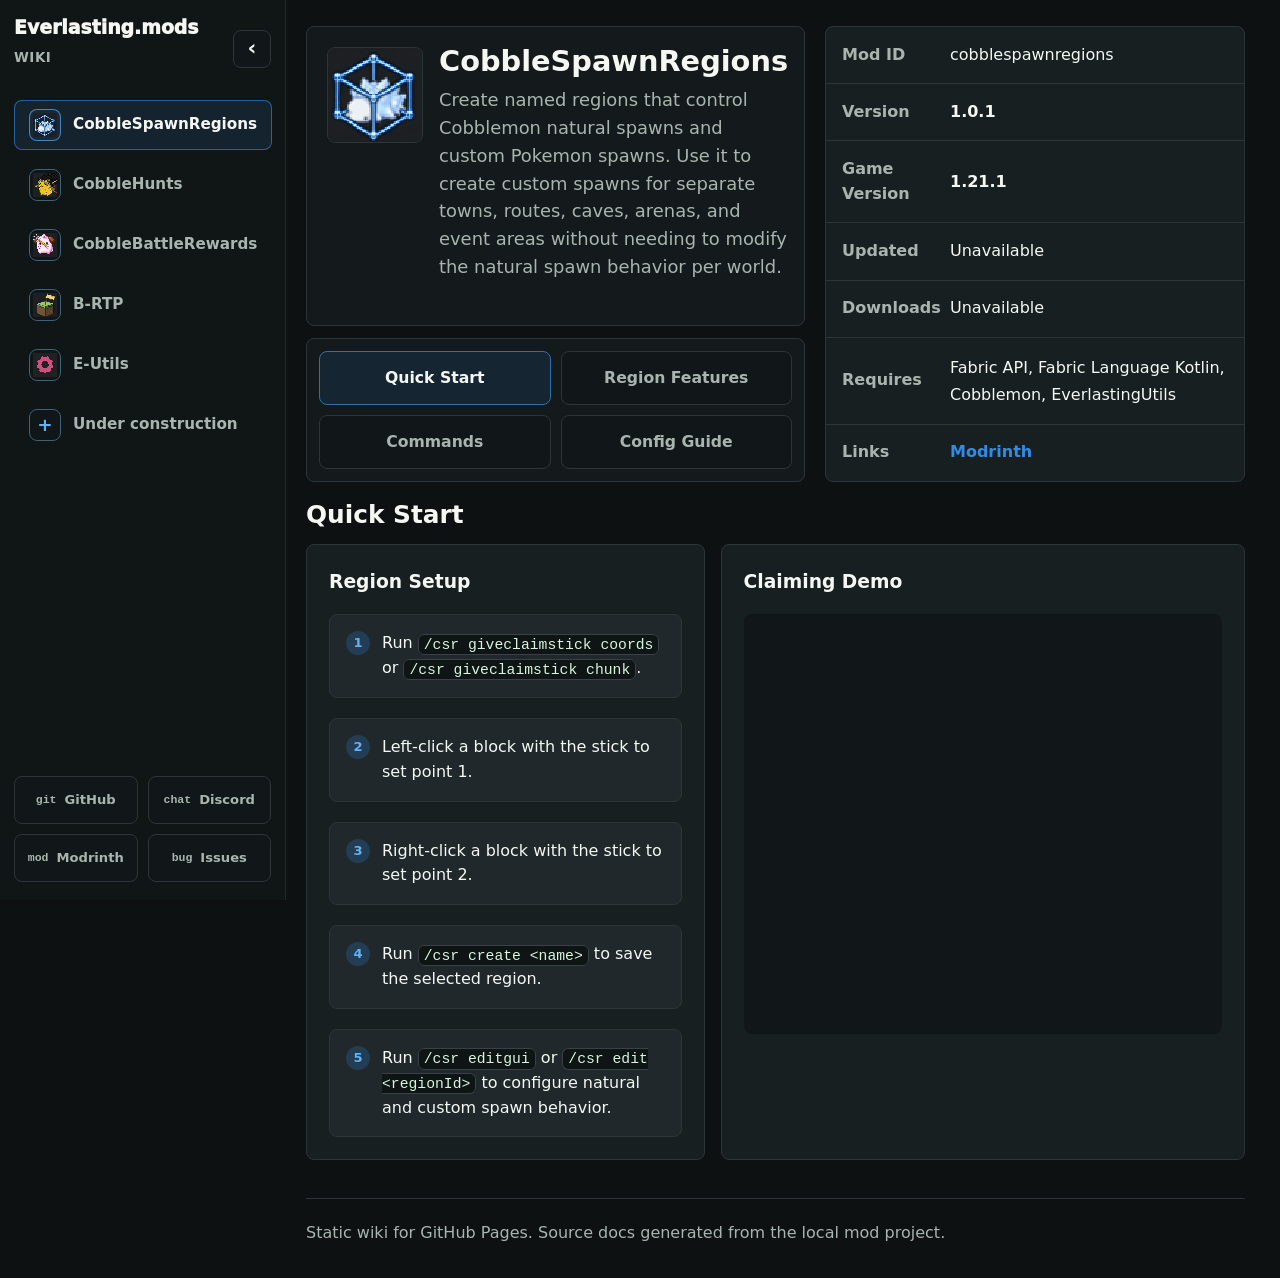
==== commit 6159b15f: "added better download stats and curse linkage" ====
--- a/index.html
+++ b/index.html
@@ -116,9 +116,9 @@
             </div>
             <div><dt>Game Version</dt><dd><span class="game-version-value">1.21.1</span></dd></div>
             <div><dt>Updated</dt><dd><span class="modrinth-updated" data-modrinth-project="cobblespawnregions">Checking Modrinth...</span></dd></div>
-            <div><dt>Downloads</dt><dd><span class="modrinth-downloads" data-modrinth-project="cobblespawnregions">Checking Modrinth...</span></dd></div>
+            <div><dt>Downloads</dt><dd><span class="modrinth-downloads" data-modrinth-project="cobblespawnregions">Checking downloads...</span></dd></div>
             <div><dt>Requires</dt><dd class="requirements" data-modrinth-requirements-for="cobblespawnregions"><span class="requirement-link" data-modrinth-requirement="fabric-api">Fabric API</span>, <span class="requirement-link" data-modrinth-requirement="fabric-language-kotlin">Fabric Language Kotlin</span>, <span class="requirement-link" data-modrinth-requirement="cobblemon">Cobblemon</span>, <span class="requirement-link" data-modrinth-requirement="e-utils">EverlastingUtils</span></dd></div>
-            <div><dt>Modrinth</dt><dd><a href="https://modrinth.com/mod/cobblespawnregions" target="_blank" rel="noopener">Open project page</a></dd></div>
+            <div><dt>Links</dt><dd class="platform-links"><a href="https://modrinth.com/mod/cobblespawnregions" target="_blank" rel="noopener">Modrinth</a></dd></div>
           </dl>
         </section>
 
@@ -593,9 +593,9 @@
             </div>
             <div><dt>Game Version</dt><dd><span class="game-version-value">1.21.1</span></dd></div>
             <div><dt>Updated</dt><dd><span class="modrinth-updated" data-modrinth-project="cobblebattlerewards">Checking Modrinth...</span></dd></div>
-            <div><dt>Downloads</dt><dd><span class="modrinth-downloads" data-modrinth-project="cobblebattlerewards">Checking Modrinth...</span></dd></div>
+            <div><dt>Downloads</dt><dd><span class="modrinth-downloads" data-modrinth-project="cobblebattlerewards" data-curseforge-project="cobblebattlerewards">Checking downloads...</span></dd></div>
             <div><dt>Requires</dt><dd class="requirements" data-modrinth-requirements-for="cobblebattlerewards"><span class="requirement-link" data-modrinth-requirement="fabric-api">Fabric API</span>, <span class="requirement-link" data-modrinth-requirement="fabric-language-kotlin">Fabric Language Kotlin</span>, <span class="requirement-link" data-modrinth-requirement="cobblemon">Cobblemon</span>, <span class="requirement-link" data-modrinth-requirement="e-utils">EverlastingUtils</span></dd></div>
-            <div><dt>Modrinth</dt><dd><a href="https://modrinth.com/mod/cobblebattlerewards" target="_blank" rel="noopener">Open project page</a></dd></div>
+            <div><dt>Links</dt><dd class="platform-links"><a href="https://modrinth.com/mod/cobblebattlerewards" target="_blank" rel="noopener">Modrinth</a><a href="https://www.curseforge.com/minecraft/mc-mods/cobblebattlerewards" target="_blank" rel="noopener">CurseForge</a></dd></div>
           </dl>
         </section>
 
@@ -947,9 +947,9 @@
             </div>
             <div><dt>Game Version</dt><dd><span class="game-version-value">1.21.1</span></dd></div>
             <div><dt>Updated</dt><dd><span class="modrinth-updated" data-modrinth-project="cobblehunts">Checking Modrinth...</span></dd></div>
-            <div><dt>Downloads</dt><dd><span class="modrinth-downloads" data-modrinth-project="cobblehunts">Checking Modrinth...</span></dd></div>
+            <div><dt>Downloads</dt><dd><span class="modrinth-downloads" data-modrinth-project="cobblehunts" data-curseforge-project="cobblehunts">Checking downloads...</span></dd></div>
             <div><dt>Requires</dt><dd class="requirements" data-modrinth-requirements-for="cobblehunts"><span class="requirement-link" data-modrinth-requirement="fabric-api">Fabric API</span>, <span class="requirement-link" data-modrinth-requirement="fabric-language-kotlin">Fabric Language Kotlin</span>, <span class="requirement-link" data-modrinth-requirement="cobblemon">Cobblemon</span>, <span class="requirement-link" data-modrinth-requirement="e-utils">EverlastingUtils</span></dd></div>
-            <div><dt>Modrinth</dt><dd><a href="https://modrinth.com/mod/cobblehunts" target="_blank" rel="noopener">Open project page</a></dd></div>
+            <div><dt>Links</dt><dd class="platform-links"><a href="https://modrinth.com/mod/cobblehunts" target="_blank" rel="noopener">Modrinth</a><a href="https://www.curseforge.com/minecraft/mc-mods/cobblehunts" target="_blank" rel="noopener">CurseForge</a></dd></div>
           </dl>
         </section>
 
@@ -1318,9 +1318,9 @@
             </div>
             <div><dt>Game Version</dt><dd><span class="game-version-value">1.21.1</span></dd></div>
             <div><dt>Updated</dt><dd><span class="modrinth-updated" data-modrinth-project="blanketrtp">Checking Modrinth...</span></dd></div>
-            <div><dt>Downloads</dt><dd><span class="modrinth-downloads" data-modrinth-project="blanketrtp">Checking Modrinth...</span></dd></div>
+            <div><dt>Downloads</dt><dd><span class="modrinth-downloads" data-modrinth-project="blanketrtp" data-curseforge-project="blanketrtp">Checking downloads...</span></dd></div>
             <div><dt>Requires</dt><dd class="requirements" data-modrinth-requirements-for="blanketrtp"><span class="requirement-link" data-modrinth-requirement="fabric-api">Fabric API</span>, <span class="requirement-link" data-modrinth-requirement="fabric-language-kotlin">Fabric Language Kotlin</span>, <span class="requirement-link" data-modrinth-requirement="e-utils">EverlastingUtils</span></dd></div>
-            <div><dt>Modrinth</dt><dd><a href="https://modrinth.com/mod/blanketrtp" target="_blank" rel="noopener">Open project page</a></dd></div>
+            <div><dt>Links</dt><dd class="platform-links"><a href="https://modrinth.com/mod/blanketrtp" target="_blank" rel="noopener">Modrinth</a><a href="https://www.curseforge.com/minecraft/mc-mods/b-rtp" target="_blank" rel="noopener">CurseForge</a></dd></div>
           </dl>
         </section>
 
@@ -1597,9 +1597,9 @@
             </div>
             <div><dt>Game Version</dt><dd><span class="game-version-value">1.21.1</span></dd></div>
             <div><dt>Updated</dt><dd><span class="modrinth-updated" data-modrinth-project="e-utils">Checking Modrinth...</span></dd></div>
-            <div><dt>Downloads</dt><dd><span class="modrinth-downloads" data-modrinth-project="e-utils">Checking Modrinth...</span></dd></div>
+            <div><dt>Downloads</dt><dd><span class="modrinth-downloads" data-modrinth-project="e-utils" data-curseforge-project="e-utils">Checking downloads...</span></dd></div>
             <div><dt>Requires</dt><dd class="requirements" data-modrinth-requirements-for="e-utils"><span class="requirement-link" data-modrinth-requirement="fabric-api">Fabric API</span>, <span class="requirement-link" data-modrinth-requirement="fabric-language-kotlin">Fabric Language Kotlin</span></dd></div>
-            <div><dt>Modrinth</dt><dd><a href="https://modrinth.com/mod/e-utils" target="_blank" rel="noopener">Open project page</a></dd></div>
+            <div><dt>Links</dt><dd class="platform-links"><a href="https://modrinth.com/mod/e-utils" target="_blank" rel="noopener">Modrinth</a><a href="https://www.curseforge.com/minecraft/mc-mods/e-utils" target="_blank" rel="noopener">CurseForge</a></dd></div>
           </dl>
         </section>
 
--- a/styles.css
+++ b/styles.css
@@ -503,6 +503,21 @@
   font-weight: 900;
 }
 
+.download-count {
+  display: grid;
+  gap: 2px;
+  line-height: 1.25;
+}
+
+.download-count strong {
+  color: var(--text);
+}
+
+.download-count small {
+  color: var(--muted);
+  font-size: 0.78rem;
+}
+
 .version-note {
   display: none;
   color: var(--muted);
@@ -520,6 +535,16 @@
 }
 
 .requirement-link {
+  font-weight: 800;
+}
+
+.platform-links {
+  display: flex;
+  flex-wrap: wrap;
+  gap: 8px 12px;
+}
+
+.platform-links a {
   font-weight: 800;
 }
 
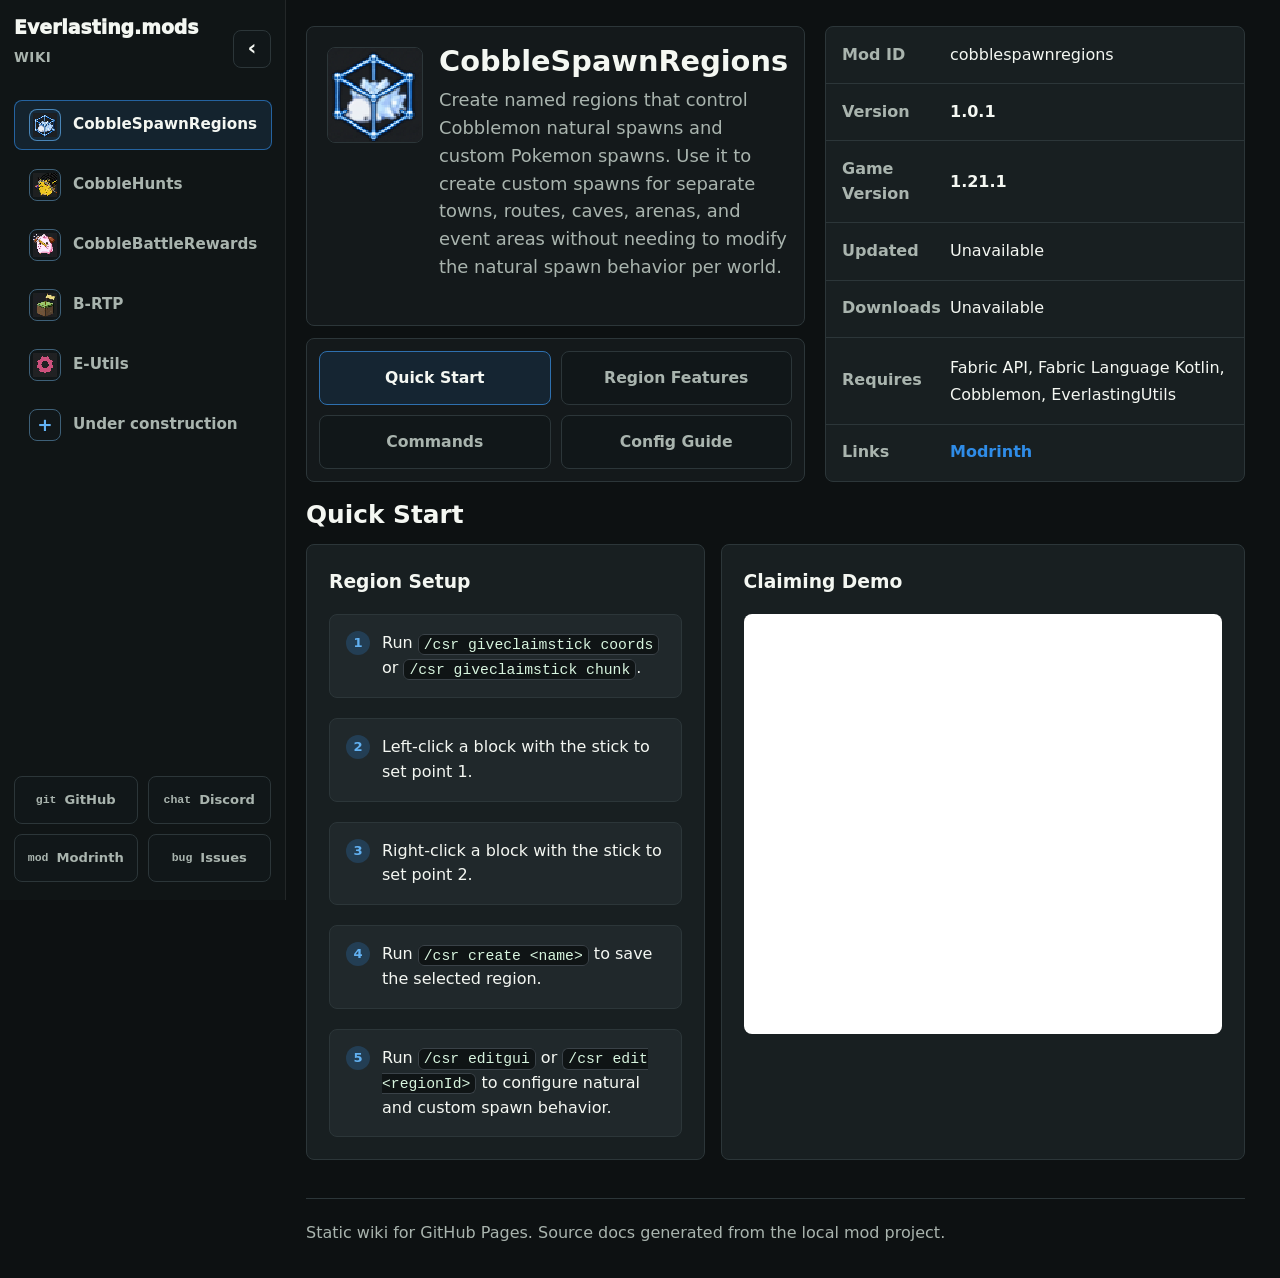
==== commit 565603e5: "added a under construction page" ====
--- a/index.html
+++ b/index.html
@@ -1759,7 +1759,35 @@
       </section>
 
       <section id="coming-soon-b" class="tab-panel" role="tabpanel" aria-labelledby="tab-coming-soon-b" hidden>
-        <section class="empty-state"></section>
+        <section class="construction-game" aria-label="Under construction console showcase">
+          <div class="construction-header" data-sparse-grid>
+            <div>
+              <h2>Under Construction</h2>
+              <p class="lead">A totally real loading screen for unreleased things that definitely exist and definitely are not being rewritten again.</p>
+            </div>
+          </div>
+
+          <div class="construction-layout" data-construction-game>
+            <article class="panel loading-terminal" aria-label="Fake loading log">
+              <div class="terminal-topbar">
+                <span></span><span></span><span></span>
+                <strong>dev-server.exe</strong>
+              </div>
+              <div class="loading-progress" aria-hidden="true"><span data-loading-bar></span></div>
+              <div class="loading-log" data-loading-log aria-live="polite"></div>
+            </article>
+          </div>
+
+          <section class="secret-preview-grid cobbleraids-preview" data-secret-grid aria-label="Cobbleraids showcase">
+            <article class="secret-card secret-card-wide">
+              <div class="secret-media secret-media-video">
+                <video src="assets/cobbleraids-preview.mp4" muted loop playsinline controls poster="assets/cobbleraids-preview.png"></video>
+              </div>
+              <h3>Cobbleraids</h3>
+              <p>The only actually teased thing here: meteors, server events, and probably a config that looked smaller in my head.</p>
+            </article>
+          </section>
+        </section>
       </section>
         </main>
 
--- a/styles.css
+++ b/styles.css
@@ -1269,3 +1269,253 @@
     grid-template-columns: 1fr;
   }
 }
+
+
+/* Under construction console showcase */
+.construction-game {
+  display: grid;
+  gap: 18px;
+  margin: 34px 0 44px;
+}
+
+.construction-header {
+  position: relative;
+  isolation: isolate;
+  overflow: hidden;
+  display: flex;
+  align-items: flex-start;
+  justify-content: space-between;
+  gap: 18px;
+  border: 1px solid var(--line);
+  border-radius: 8px;
+  background:
+    linear-gradient(rgba(255,255,255,.022) 1px, transparent 1px),
+    linear-gradient(90deg, rgba(255,255,255,.022) 1px, transparent 1px),
+    var(--surface);
+  background-size: 22px 22px;
+  padding: 24px;
+}
+
+.construction-header::after {
+  content: "";
+  position: absolute;
+  inset: 0;
+  z-index: -2;
+  background: radial-gradient(circle at 20% 10%, color-mix(in srgb, var(--theme) 10%, transparent), transparent 36%);
+  opacity: .7;
+}
+
+.sparse-grid-square {
+  position: absolute;
+  z-index: -1;
+  width: 22px;
+  height: 22px;
+  border: 1px solid color-mix(in srgb, var(--theme-soft) 34%, transparent);
+  background: color-mix(in srgb, var(--theme) 18%, transparent);
+  opacity: 0;
+  animation: sparseGridFade var(--grid-life, 4200ms) ease-in-out forwards;
+  pointer-events: none;
+}
+
+.construction-header h2 {
+  margin: 0;
+  font-size: clamp(1.7rem, 3vw, 3rem);
+  line-height: 1;
+}
+
+.construction-layout {
+  display: grid;
+  grid-template-columns: minmax(0, 1fr);
+  gap: 16px;
+}
+
+.loading-terminal {
+  border-color: color-mix(in srgb, var(--theme) 32%, var(--line));
+  background: color-mix(in srgb, var(--theme) 5%, var(--panel));
+  color: var(--text);
+  font-family: "Cascadia Code", "SFMono-Regular", Consolas, monospace;
+  box-shadow: inset 0 0 0 1px color-mix(in srgb, var(--theme-soft) 8%, transparent);
+}
+
+.terminal-topbar {
+  display: flex;
+  align-items: center;
+  gap: 8px;
+  margin: -6px -6px 14px;
+  border-bottom: 1px solid var(--line);
+  background: color-mix(in srgb, var(--theme) 7%, #111719);
+  padding: 0 0 12px;
+  color: var(--muted);
+  font-size: .78rem;
+}
+
+.terminal-topbar span {
+  width: 10px;
+  height: 10px;
+  border-radius: 999px;
+  background: color-mix(in srgb, var(--theme-soft) 22%, var(--line));
+}
+
+.terminal-topbar span:nth-child(1) { background: #e96b6b; }
+.terminal-topbar span:nth-child(2) { background: var(--warn); }
+.terminal-topbar span:nth-child(3) { background: var(--theme-soft); }
+
+.terminal-topbar strong {
+  margin-left: 6px;
+  color: var(--text);
+  font-weight: 900;
+}
+
+.loading-progress {
+  height: 11px;
+  border: 1px solid var(--line);
+  border-radius: 999px;
+  background: #111719;
+  overflow: hidden;
+}
+
+.loading-progress span {
+  display: block;
+  width: 0%;
+  height: 100%;
+  background: linear-gradient(90deg, var(--theme), var(--theme-soft));
+  box-shadow: 0 0 18px color-mix(in srgb, var(--theme-soft) 28%, transparent);
+  transition: width 360ms steps(5, end);
+}
+
+.loading-log {
+  display: flex;
+  flex-direction: column;
+  gap: 6px;
+  min-height: 430px;
+  max-height: 520px;
+  margin-top: 16px;
+  overflow: hidden;
+  color: var(--muted);
+  font-size: .86rem;
+  line-height: 1.48;
+}
+
+.loading-log-line {
+  display: grid;
+  grid-template-columns: 90px 68px minmax(0, 1fr);
+  gap: 10px;
+  animation: terminalLineIn 180ms ease both;
+  overflow-wrap: anywhere;
+}
+
+.loading-log-line span:first-child {
+  color: color-mix(in srgb, var(--muted) 72%, transparent);
+}
+
+.loading-log-line em {
+  color: var(--theme-soft);
+  font-style: normal;
+  font-weight: 900;
+  text-transform: uppercase;
+}
+
+.loading-log-line strong {
+  color: var(--warn);
+}
+
+.loading-log-line.is-danger {
+  color: #ffb4b4;
+}
+
+.loading-log-line.is-success {
+  color: #c8ffd6;
+}
+
+.loading-log-line.is-weird {
+  color: #e6c8ff;
+}
+
+.secret-preview-grid {
+  display: grid;
+  grid-template-columns: minmax(0, 1fr);
+  gap: 14px;
+}
+
+.secret-card {
+  border: 1px solid var(--line);
+  border-radius: 8px;
+  background: var(--panel);
+  padding: 14px;
+}
+
+.secret-media {
+  display: grid;
+  min-height: 160px;
+  place-items: center;
+  border: 1px dashed color-mix(in srgb, var(--theme-soft) 38%, var(--line));
+  border-radius: 8px;
+  background: #111719;
+  overflow: hidden;
+}
+
+.secret-media img,
+.secret-media video {
+  width: 100%;
+  height: 100%;
+  min-height: 160px;
+  object-fit: cover;
+}
+
+.secret-card h3 {
+  margin: 13px 0 6px;
+}
+
+.secret-card p {
+  margin: 0;
+  color: var(--muted);
+}
+
+@keyframes terminalLineIn {
+  from { opacity: 0; transform: translateY(4px); }
+  to { opacity: 1; transform: translateY(0); }
+}
+
+@keyframes sparseGridFade {
+  0% { opacity: 0; transform: scale(.7); }
+  18% { opacity: .42; transform: scale(1); }
+  72% { opacity: .18; }
+  100% { opacity: 0; transform: scale(.82); }
+}
+
+@media (max-width: 1100px) {
+  .secret-preview-grid {
+    grid-template-columns: 1fr 1fr;
+  }
+}
+
+@media (max-width: 720px) {
+  .construction-header,
+  .construction-layout,
+  .secret-preview-grid {
+    grid-template-columns: 1fr;
+  }
+
+  .construction-header {
+    display: grid;
+  }
+
+  .loading-log-line {
+    grid-template-columns: 74px 54px minmax(0, 1fr);
+    gap: 7px;
+    font-size: .78rem;
+  }
+}
+
+
+.secret-card-wide {
+  padding: 16px;
+}
+
+.secret-media-video {
+  min-height: clamp(260px, 42vw, 620px);
+}
+
+.secret-media-video video {
+  min-height: clamp(260px, 42vw, 620px);
+}
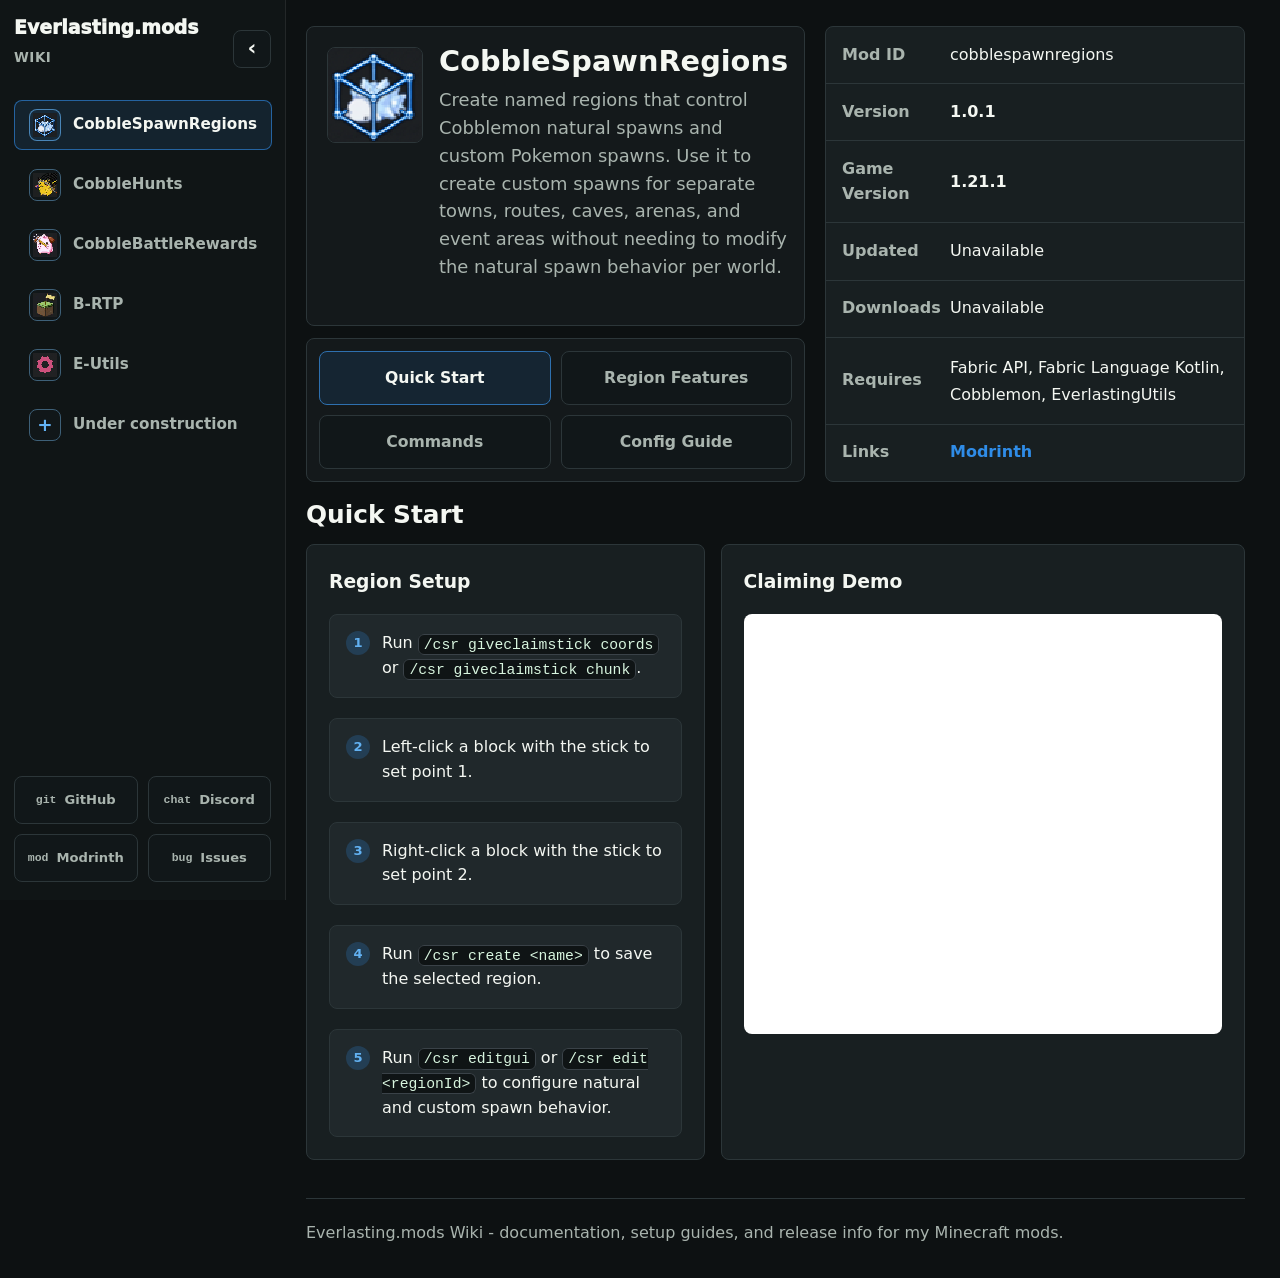
==== commit 9fabedb6: "fixed footer" ====
--- a/index.html
+++ b/index.html
@@ -1792,7 +1792,7 @@
         </main>
 
         <footer>
-          <p>Static wiki for GitHub Pages. Source docs generated from the local mod project.</p>
+          <p>Everlasting.mods Wiki - documentation, setup guides, and release info for my Minecraft mods.</p>
         </footer>
       </div>
     </div>
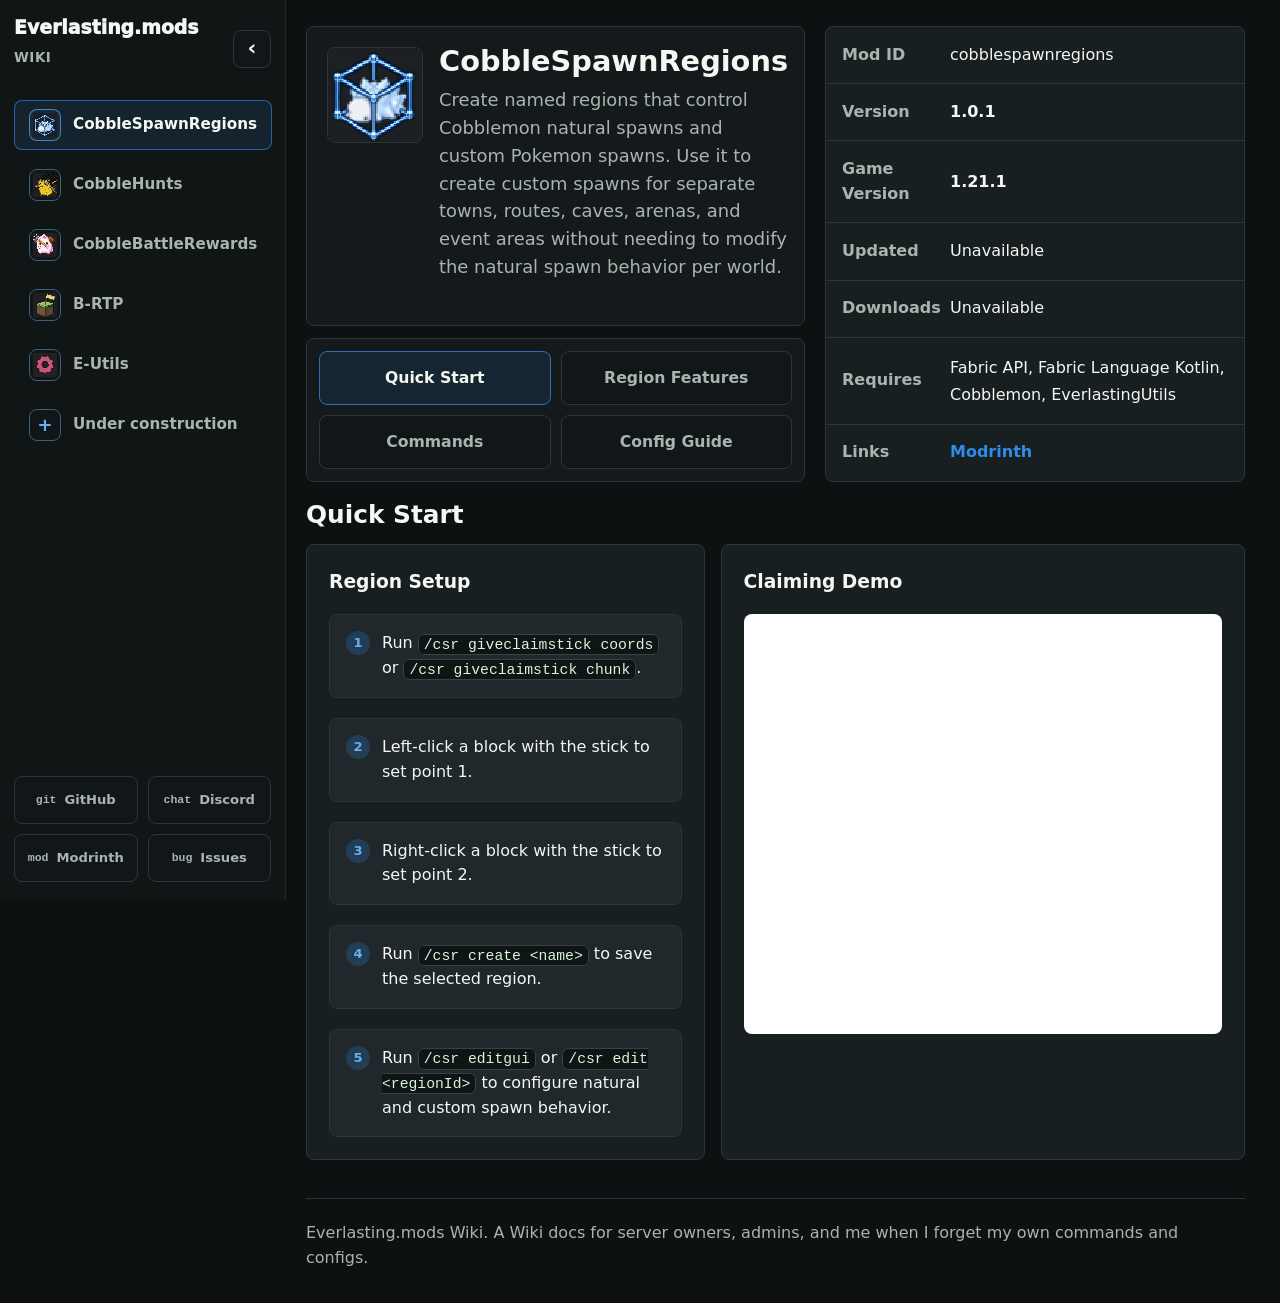
==== commit f49c9863: "added joke" ====
--- a/index.html
+++ b/index.html
@@ -5,17 +5,17 @@
     <meta name="viewport" content="width=device-width, initial-scale=1">
     <meta name="referrer" content="strict-origin-when-cross-origin">
     <title>Everlasting.mods Wiki</title>
-    <meta name="description" content="Documentation for CobbleSpawnRegions, CobbleHunts, CobbleBattleRewards, B-RTP, EverlastingUtils, and more.">
+    <meta name="description" content="Documentation for CobbleSpawnRegions, CobbleHunts, CobbleBattleRewards, B-RTP, EverlastingUtils, and more. Built for server owners, admins, and me when I forget my own commands.">
     <meta name="theme-color" content="#2f8ce7">
     <meta property="og:title" content="Everlasting.mods Wiki">
-    <meta property="og:description" content="Documentation for CobbleSpawnRegions, CobbleHunts, CobbleBattleRewards, B-RTP, EverlastingUtils, and more.">
+    <meta property="og:description" content="Documentation for CobbleSpawnRegions, CobbleHunts, CobbleBattleRewards, B-RTP, EverlastingUtils, and more. Built for server owners, admins, and me when I forget my own commands.">
     <meta property="og:type" content="website">
     <meta property="og:url" content="https://hysocs.github.io/">
     <meta property="og:image" content="https://hysocs.github.io/assets/cobblespawnregions-icon.png">
     <meta property="og:site_name" content="Everlasting.mods Wiki">
     <meta name="twitter:card" content="summary">
     <meta name="twitter:title" content="Everlasting.mods Wiki">
-    <meta name="twitter:description" content="Documentation for CobbleSpawnRegions, CobbleHunts, CobbleBattleRewards, B-RTP, EverlastingUtils, and more.">
+    <meta name="twitter:description" content="Documentation for CobbleSpawnRegions, CobbleHunts, CobbleBattleRewards, B-RTP, EverlastingUtils, and more. Built for server owners, admins, and me when I forget my own commands.">
     <meta name="twitter:image" content="https://hysocs.github.io/assets/cobblespawnregions-icon.png">
     <link rel="icon" href="/assets/favicon-16.png" sizes="16x16" type="image/png">
     <link rel="icon" href="/assets/favicon-32.png" sizes="32x32" type="image/png">
@@ -1792,7 +1792,7 @@
         </main>
 
         <footer>
-          <p>Everlasting.mods Wiki - documentation, setup guides, and release info for my Minecraft mods.</p>
+          <p>Everlasting.mods Wiki. A Wiki docs for server owners, admins, and me when I forget my own commands and configs.</p>
         </footer>
       </div>
     </div>
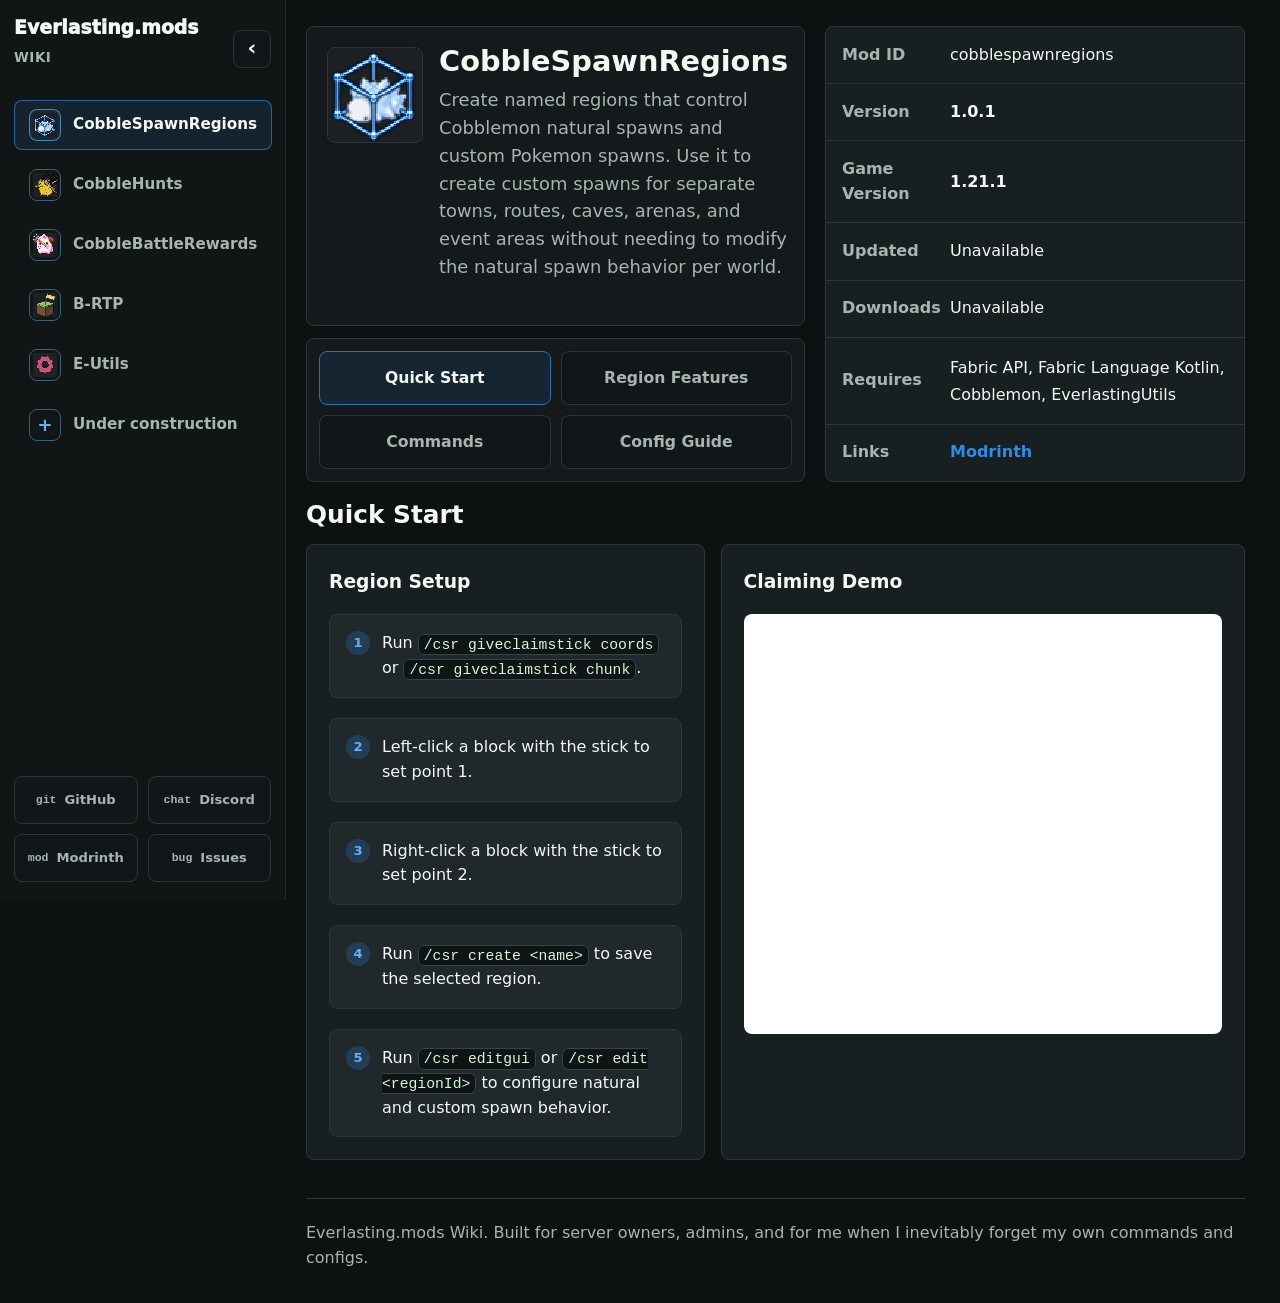
==== commit 927b2478: "fixed meme" ====
--- a/index.html
+++ b/index.html
@@ -5,17 +5,17 @@
     <meta name="viewport" content="width=device-width, initial-scale=1">
     <meta name="referrer" content="strict-origin-when-cross-origin">
     <title>Everlasting.mods Wiki</title>
-    <meta name="description" content="Documentation for CobbleSpawnRegions, CobbleHunts, CobbleBattleRewards, B-RTP, EverlastingUtils, and more. Built for server owners, admins, and me when I forget my own commands.">
+    <meta name="description" content="Wiki docs for server owners and admins: setup guides, commands, configs, permissions, and release info.">
     <meta name="theme-color" content="#2f8ce7">
     <meta property="og:title" content="Everlasting.mods Wiki">
-    <meta property="og:description" content="Documentation for CobbleSpawnRegions, CobbleHunts, CobbleBattleRewards, B-RTP, EverlastingUtils, and more. Built for server owners, admins, and me when I forget my own commands.">
+    <meta property="og:description" content="Wiki docs for server owners and admins: setup guides, commands, configs, permissions, and release info.">
     <meta property="og:type" content="website">
     <meta property="og:url" content="https://hysocs.github.io/">
     <meta property="og:image" content="https://hysocs.github.io/assets/cobblespawnregions-icon.png">
     <meta property="og:site_name" content="Everlasting.mods Wiki">
     <meta name="twitter:card" content="summary">
     <meta name="twitter:title" content="Everlasting.mods Wiki">
-    <meta name="twitter:description" content="Documentation for CobbleSpawnRegions, CobbleHunts, CobbleBattleRewards, B-RTP, EverlastingUtils, and more. Built for server owners, admins, and me when I forget my own commands.">
+    <meta name="twitter:description" content="Wiki docs for server owners and admins: setup guides, commands, configs, permissions, and release info.">
     <meta name="twitter:image" content="https://hysocs.github.io/assets/cobblespawnregions-icon.png">
     <link rel="icon" href="/assets/favicon-16.png" sizes="16x16" type="image/png">
     <link rel="icon" href="/assets/favicon-32.png" sizes="32x32" type="image/png">
@@ -1792,7 +1792,7 @@
         </main>
 
         <footer>
-          <p>Everlasting.mods Wiki. A Wiki docs for server owners, admins, and me when I forget my own commands and configs.</p>
+          <p>Everlasting.mods Wiki. Built for server owners, admins, and for me when I inevitably forget my own commands and configs.</p>
         </footer>
       </div>
     </div>
